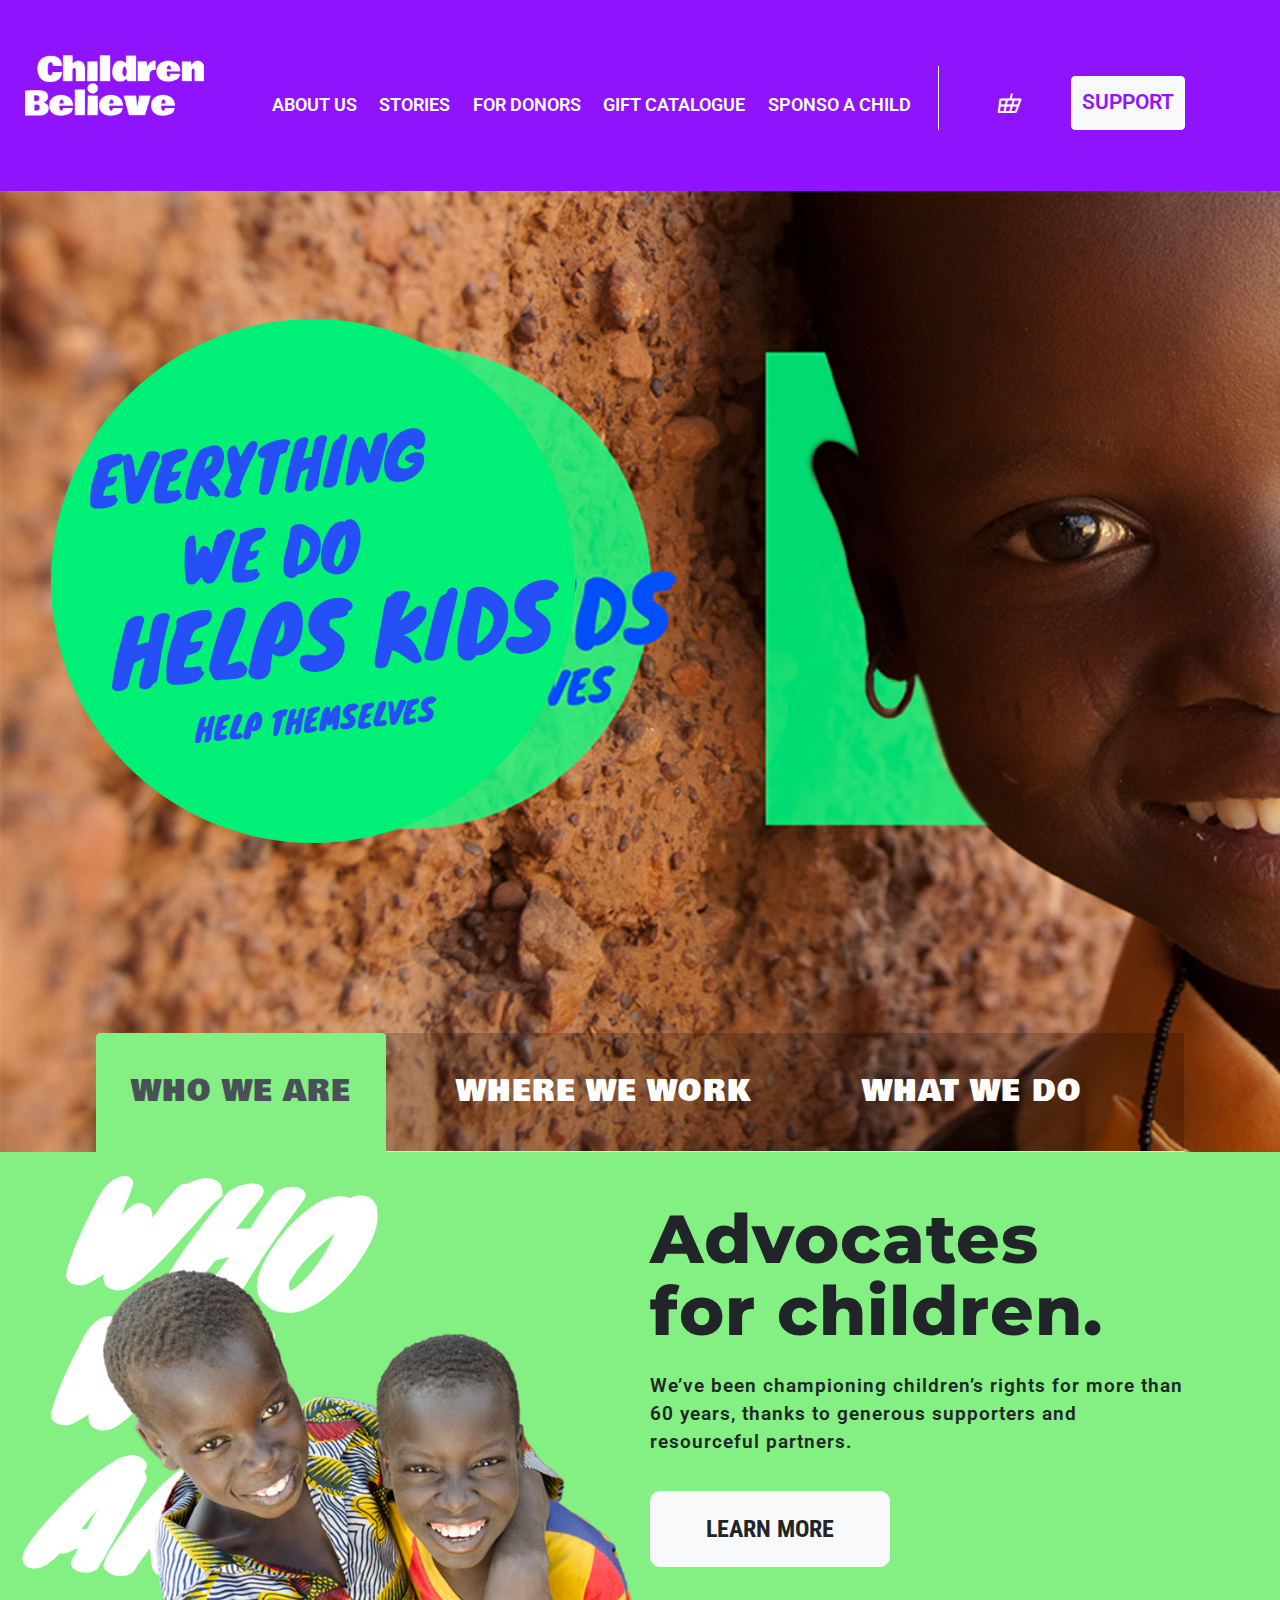
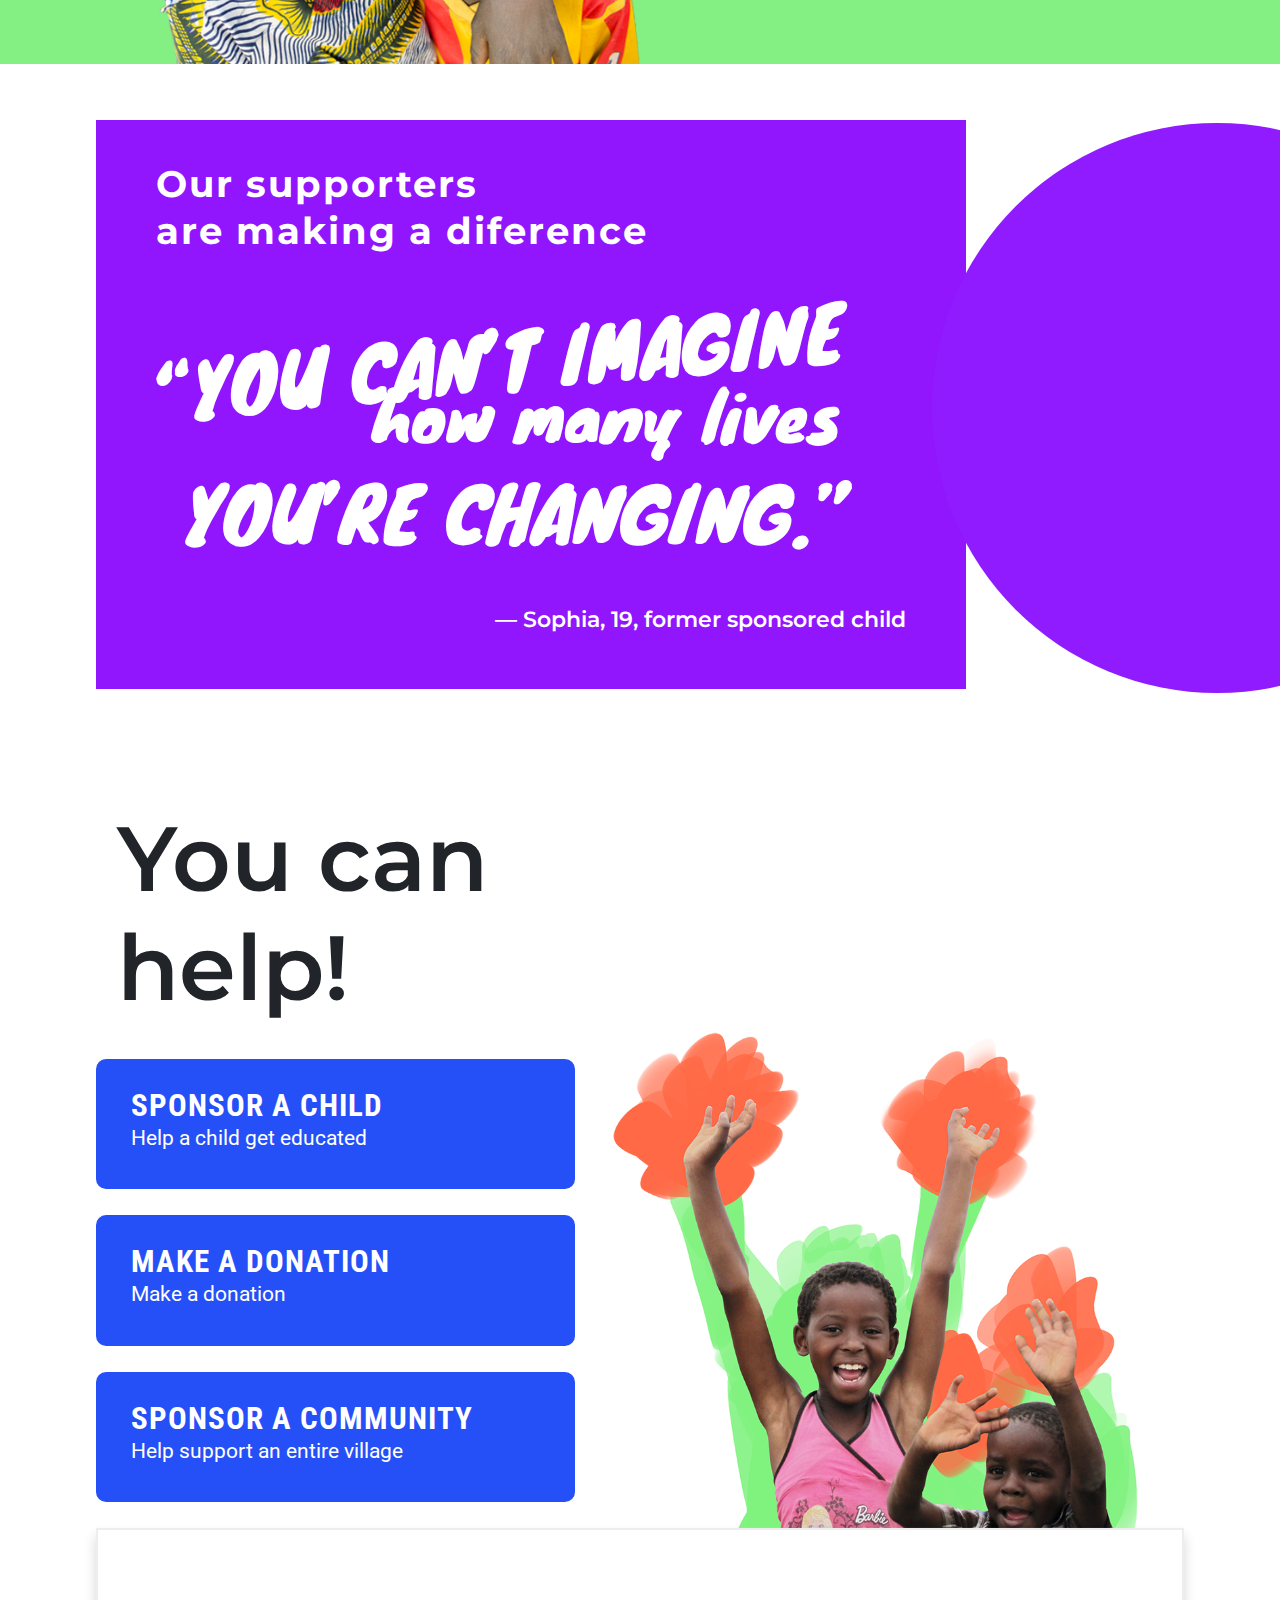
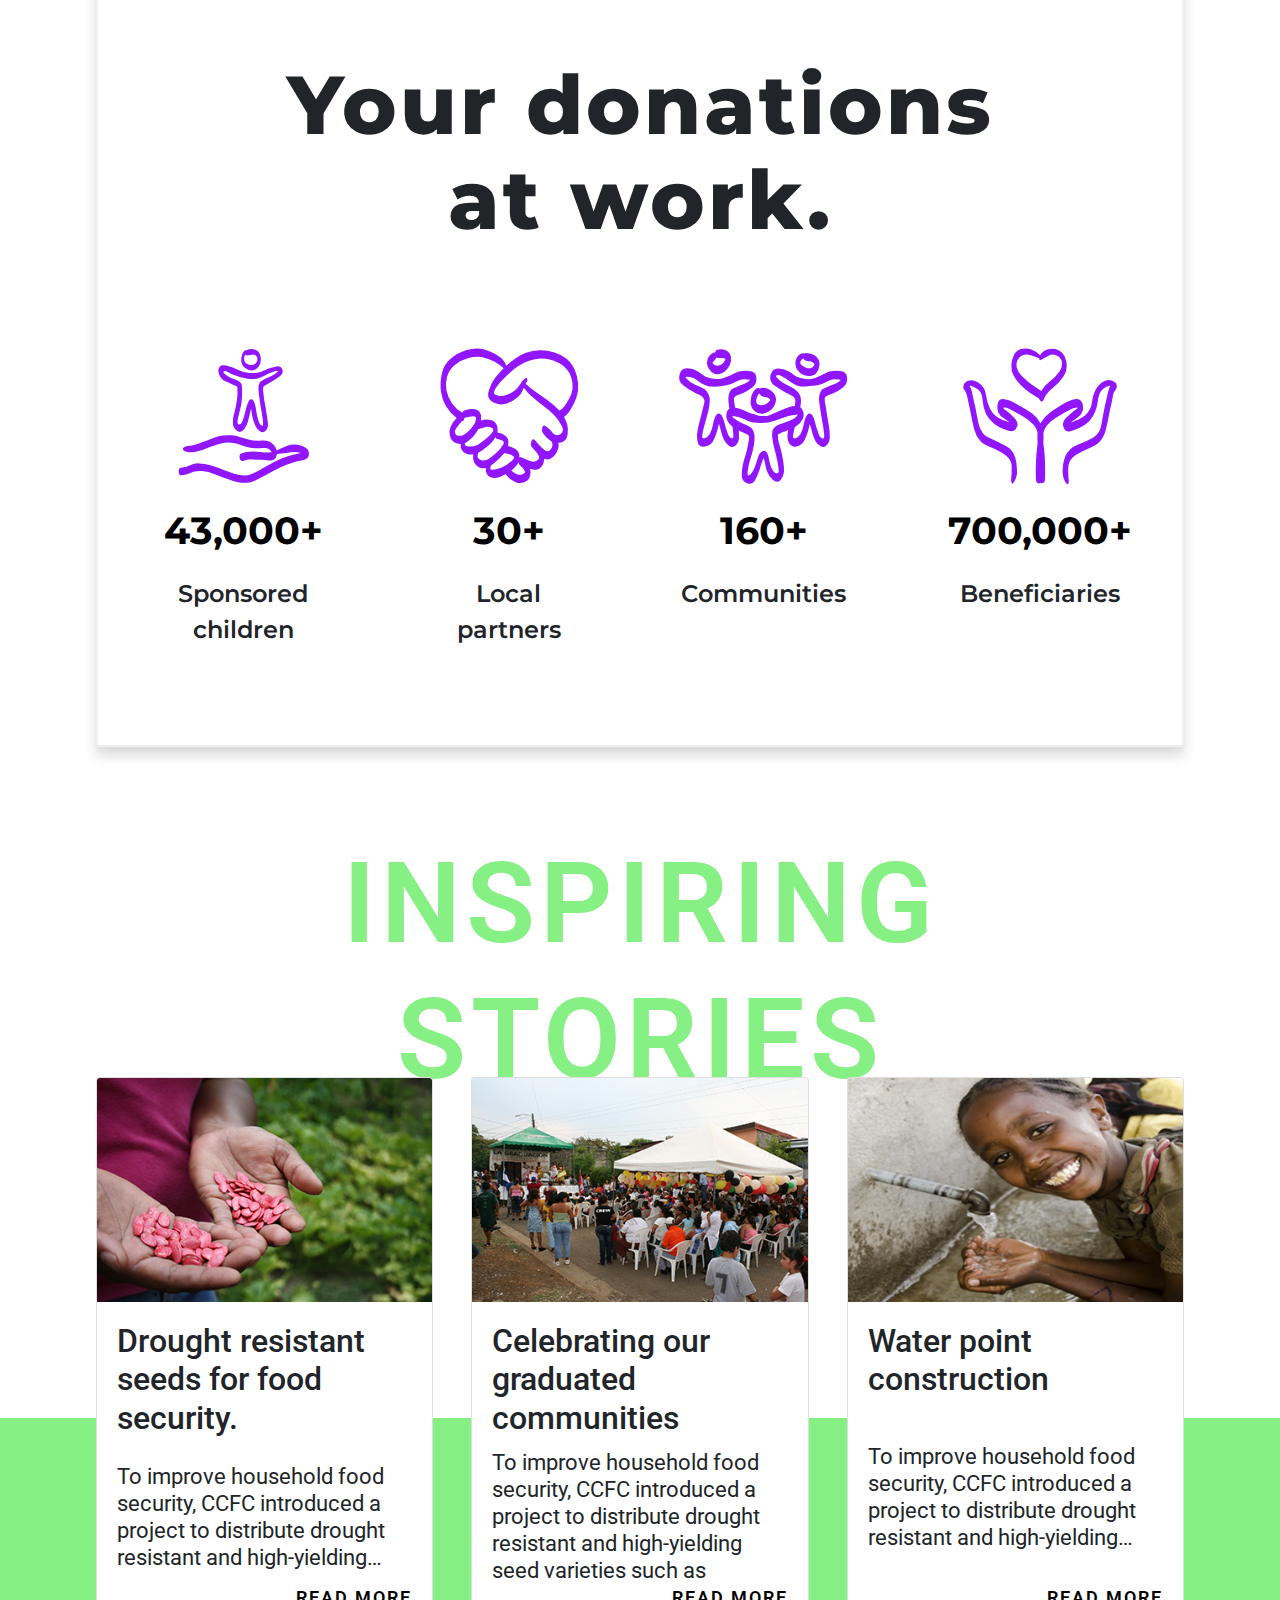
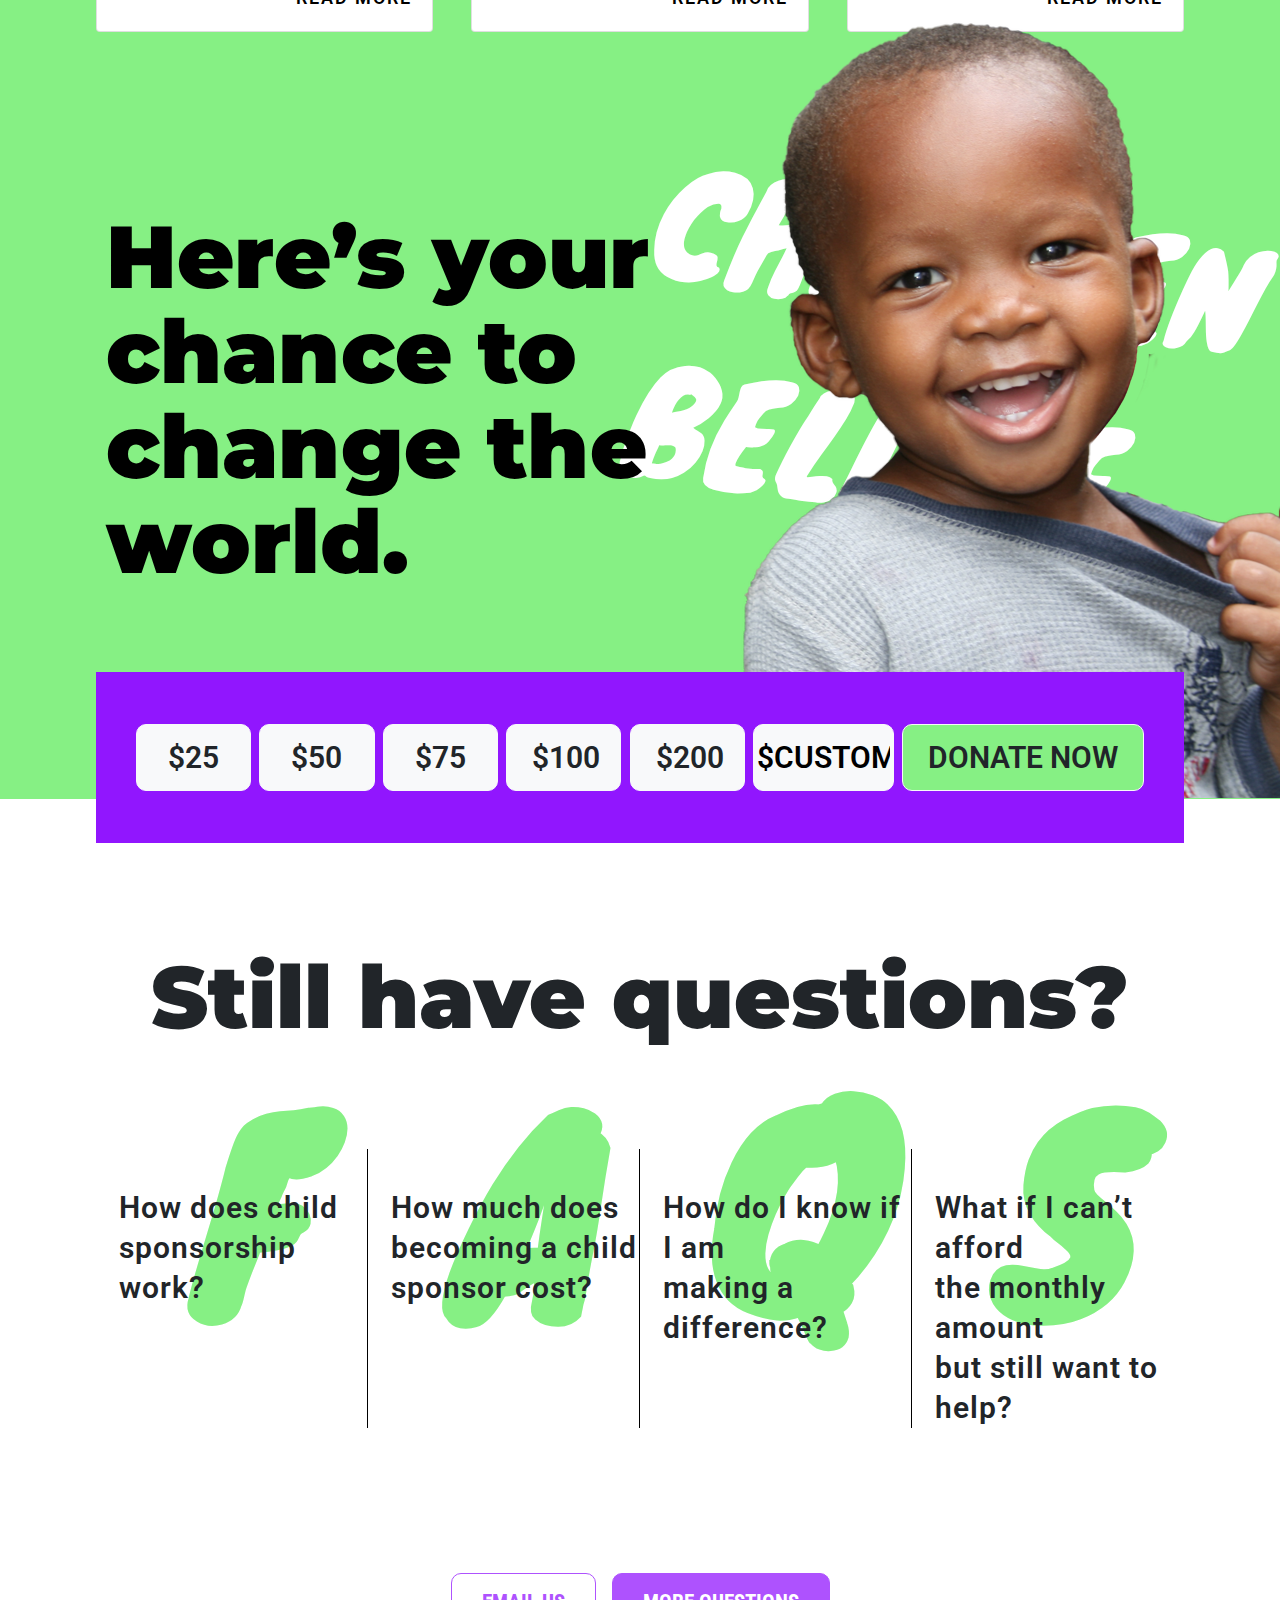
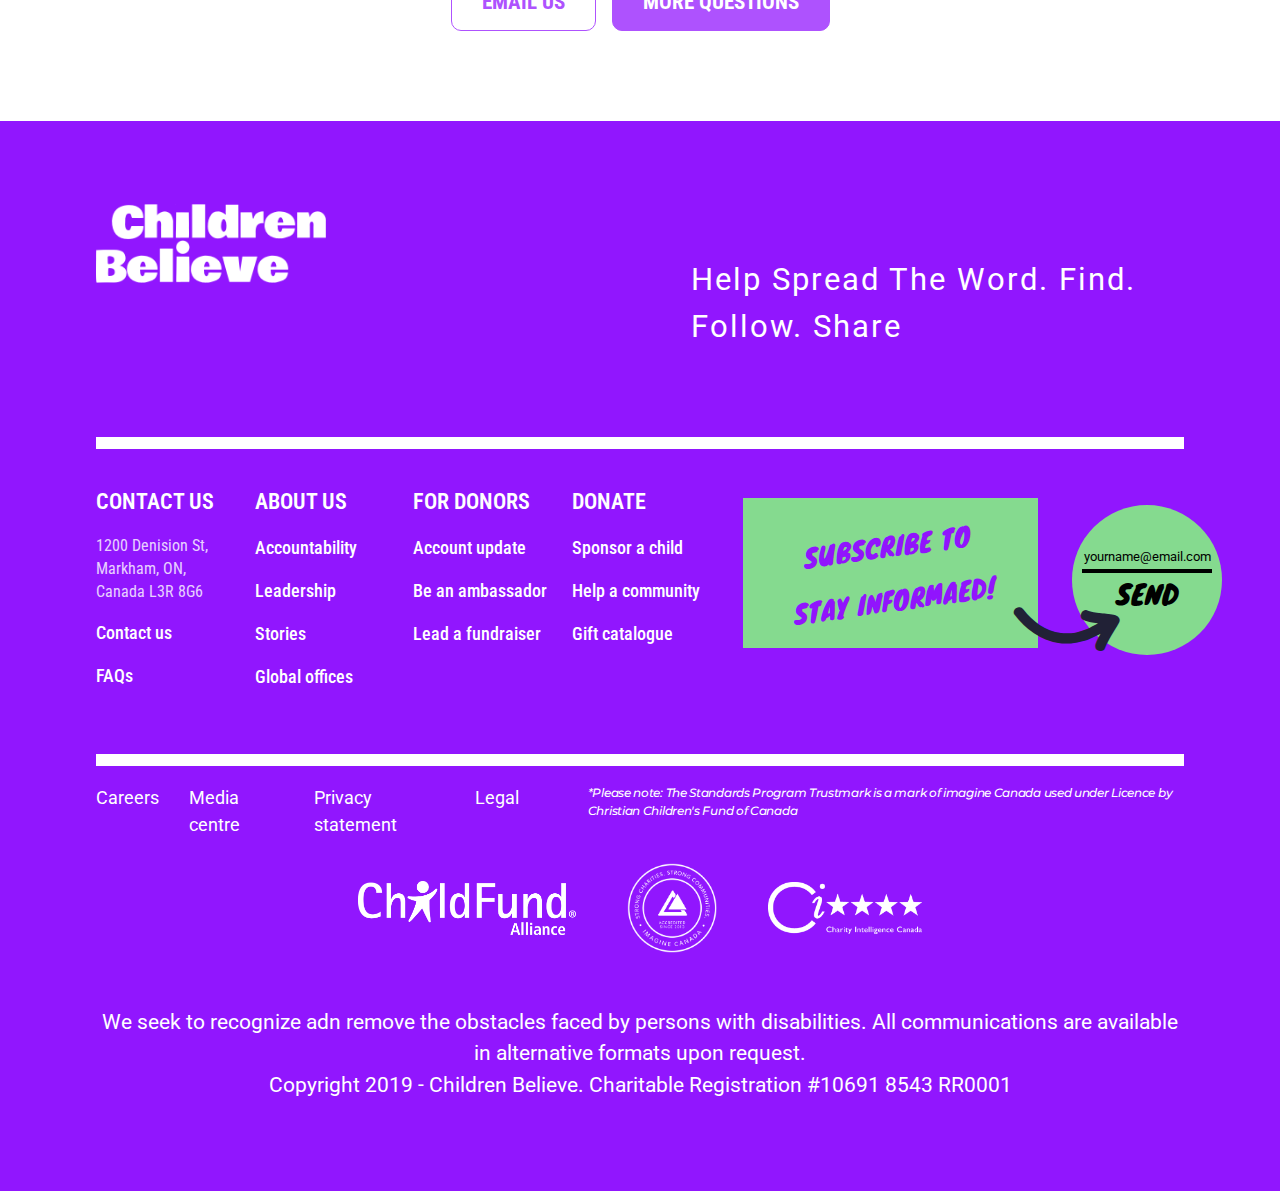
==== index.html @ 8ca2f9cd "init project" ====
<!DOCTYPE html>
<html lang="en">
<head>
  <title>Bootstrap 4 Example</title>
  <meta charset="utf-8">
  <meta name="viewport" content="width=device-width, initial-scale=1">
  <link rel="stylesheet" href="https://maxcdn.bootstrapcdn.com/bootstrap/4.3.1/css/bootstrap.min.css">
  <link href='https://fonts.googleapis.com/css?family=Montserrat' rel='stylesheet'>
  <link href='https://fonts.googleapis.com/css?family=Bowlby+One' rel='stylesheet'>
  <link href='https://fonts.googleapis.com/css?family=Roboto+Condensed:700' rel='stylesheet' type='text/css'>
  <link href="https://fonts.googleapis.com/css?family=Archivo+Black|Bowlby+One|Bowlby+One+SC|Fjalla+One|IM+Fell+DW+Pica|Knewave|Lato:300,400,700|Montserrat:300,300i,400,400i,500,500i,600,600i,700,700i,800,800i|Roboto+Condensed:300,300i,400,400i,700,700i|Roboto:300,300i,400,400i,500,500i,700,700i,900,900i|Schoolbell&amp;display=swap&amp;subset=latin-ext" rel="stylesheet">

  <link rel="stylesheet" href="https://use.fontawesome.com/releases/v5.8.2/css/all.css" integrity="sha384-oS3vJWv+0UjzBfQzYUhtDYW+Pj2yciDJxpsK1OYPAYjqT085Qq/1cq5FLXAZQ7Ay" crossorigin="anonymous">
  <!--<link rel="stylesheet" type="text/css" href="//fonts.googleapis.com/css?family=Knewave"/>-->


  <link rel="stylesheet" href="./css/custom.css">
  <script src="https://ajax.googleapis.com/ajax/libs/jquery/3.4.0/jquery.min.js"></script>
  <script src="https://cdnjs.cloudflare.com/ajax/libs/popper.js/1.14.7/umd/popper.min.js"></script>
  <script src="https://maxcdn.bootstrapcdn.com/bootstrap/4.3.1/js/bootstrap.min.js"></script>
  <link rel="stylesheet" href="css/custom.css">
</head>
<body>
<div class="container-fluid content-wrapper">

  <!-- header section -->
  <div class="d-flex justify-content-between header-section">

    <div class="logo-part">
    </div>

    <div class="navbar-part">
      <nav class="navbar navbar-expand-sm">
        <!-- Links -->
        <ul class="navbar-nav">
          <li class="nav-item">
            <a class="nav-link" href="#">ABOUT US</a>
          </li>
          <li class="nav-item">
            <a class="nav-link" href="#">STORIES</a>
          </li>
          <li class="nav-item">
            <a class="nav-link" href="#">FOR DONORS</a>
          </li>
          <li class="nav-item">
            <a class="nav-link" href="#">GIFT CATALOGUE</a>
          </li>
          <li class="nav-item">
            <a class="nav-link" href="#">SPONSO A CHILD</a>
          </li>
        </ul>
        <i class="fas fa-bars" onclick="openNav()"></i>
        <div id="myNav" class="overlay d-md-none d-sm-block">
          <a href="javascript:void(0)" class="closebtn" onclick="closeNav()">&times;</a>
          <div class="overlay-content">
            <a href="#homepage.html">ABOUT US</a>
            <a href="">STORIES</a>
            <a href="">FOR DONORS</a>
            <a href="">GIFT CATALOGUE</a>
            <a href="#sneakers.html">SPONSO A CHILD</a>
          </div>
        </div>
      </nav>
    </div>

    <div class="contact-part">
      <i class="fa fa-search"></i>
      <div class="custom-dropdown-menu">
        <div class="input-group mb-3">
          <input type="text" class="form-control" placeholder="Search">
          <div class="input-group-append">
            <button class="btn btn-success" type="submit">Go</button>
          </div>
        </div>
      </div>

      <i class="fas fa-shopping-basket"></i>
      <i class="fa fa-phone"></i>

      <button  type="button" class="btn btn-light">SUPPORT</button>
    </div>
  </div>

  <!-- image section -->
  <div class="d-flex justify-content-between image-section">
    <div class="custom-container">
      <div class="circle">
        <div>
          <p>EVERYTHING</p>
          <p>WE DO</p>
          <p>HELPS KIDS</p>
          <p>HELP THEMSELVES</p>
        </div>
      </div>
    </div>
  </div>

  <!-- tab-section -->
  <div class="tab-section">
    <div class="custom-container">
      <ul class="nav nav-tabs tab-btn-container">
        <li class="nav-item">
          <a class="nav-link active tab-link-1" data-toggle="tab" href="#who">WHO WE ARE</a>
        </li>
        <li class="nav-item">
          <a class="nav-link tab-link-2" data-toggle="tab" href="#where">WHERE WE WORK</a>
        </li>
        <li class="nav-item">
          <a class="nav-link tab-link-3" data-toggle="tab" href="#what">WHAT WE DO</a>
        </li>
      </ul>
    </div>

    <!-- Tab panes -->
    <div class="tab-content-wrapper">
      <div class="custom-container">
        <div class="tab-content">
          <div class="tab-pane active" id="who">
            <div class="d-flex justify-content-between">
              <div class="left-pane">
                <div>WHO<br/>WE<br/>ARE</div>
                <img src="./img/who.png"/>
              </div>
              <div class="right-pane">
                <p class="custom-title">Advocates<br/>for children.</p>
                <p class="custom-content">We’ve been championing children’s rights for more
                  than 60 years, thanks to generous supporters and
                  resourceful partners.</p>
                <button type="button" class="btn btn-light custom-btn-normal learn-more-btn">LEARN MORE</button>
              </div>
            </div>
          </div>
          <div class="tab-pane" id="where">
            <div class="d-flex justify-content-between">
              <div class="left-pane">
                <div>WHERE<br/>WE<br/>WORK</div>
                <img src="./img/where.png"/>
              </div>
              <div class="right-pane">
                <p class="custom-title">Working around
                  the world for
                  children.</p>
                <p class="custom-content">We’ve been championing children’s rights for more
                  than 60 years, thanks to generous supporters and
                  resourceful partners.</p>
                <button type="button" class="btn btn-light custom-btn-normal">LEARN MORE</button>
              </div>
            </div>
          </div>
          <div class="tab-pane" id="what">
            <div class="d-flex justify-content-between">
              <div class="left-pane">
                <div>WHAT<br/>WE<br/>DO</div>
                <img src="./img/what.png"/>
              </div>
              <div class="right-pane">
                <p class="custom-title">Commited to
                  helping children
                  thrive.</p>
                <p class="custom-content">We’ve been championing children’s rights for more
                  than 60 years, thanks to generous supporters and
                  resourceful partners.</p>
                <button type="button" class="btn btn-light custom-btn-normal">LEARN MORE</button>
              </div>
            </div>
          </div>
        </div>
      </div>
    </div>
  </div>

  <!-- main content section -->
  <div class="main-content-section">

    <!--quote part-->
    <div class="quote-part-wrapper">
      <div class="custom-container">
        <div class="quote-part">
          <p class="quote-part-title">Our supporters<br/>are making a diference</p>
          <div class="first-quote">“YOU CAN’T IMAGINE</div>
          <div class="second-quote">how many lives</div>
          <div class="third-quote">YOU’RE CHANGING.”</div>
          <p class="fourth-quote">— Sophia, 19, former sponsored child</p>
        </div>
        <div class="circle"></div>
      </div>
    </div>

    <!--select part-->
    <div class="select-part">
      <div class="row custom-container">
        <div class="buttons-part">
          <h1>You can help!</h1>
          <div class="btn-select">
            <span class="btn-title">SPONSOR A CHILD</span>
            <span class="btn-content">Help a child get educated</span>
          </div>
          <div class="btn-select">
            <span class="btn-title">MAKE A DONATION</span>
            <span class="btn-content">Make a donation</span>
          </div>
          <div class="btn-select">
            <span class="btn-title">SPONSOR A COMMUNITY</span>
            <span class="btn-content">Help support an entire village</span>
          </div>
        </div>
        <div class="img-part">
          <img src="./img/select.png"/>
        </div>
      </div>
    </div>

    <!--status part-->
    <div class="status-part">
      <div class="custom-container">
        <div class="status-wrapper d-flex">
          <h1><string>Your donations<br/>at work.</string></h1>
          <div class="status-bottom">
            <div class="status-component">
              <p class="font-icons icon-1">
              </p>
              <p class="count">43,000+</p>
              <span class="description">Sponsored children</span>
            </div>
            <div class="status-component">
              <p class="font-icons icon-2">
              </p>
              <p class="count">30+</p>
              <span class="description">Local partners</span>
            </div>
            <div class="status-component">
              <p class="font-icons icon-3">
              </p>
              <p class="count">160+</p>
              <span class="description">Communities</span>
            </div>
            <div class="status-component">
              <p class="font-icons icon-4">
              </p>
              <p class="count">700,000+</p>
              <span class="description">Beneficiaries</span>
            </div>
          </div>
        </div>
      </div>
    </div>

    <!--story part-->
    <div class="story-part">
      <div class="custom-container">
        <h1>INSPIRING STORIES</h1>
        <div class="d-flex justify-content-between card-container">
          <div class="card">
            <img class="card-img-top" src="./img/card1.png" alt="Card image">
            <div class="card-body">
              <h4 class="card-title">Drought resistant seeds for
                food security.</h4>
              <p class="card-text">To improve household food security,
                CCFC introduced a project to distribute
                drought resistant and high-yielding… </p>
              <a href="#" class="btn-read-more">READ MORE</a>
            </div>
          </div>
          <div class="card">
            <img class="card-img-top" src="./img/card2.png" alt="Card image">
            <div class="card-body">
              <h4 class="card-title">Celebrating our graduated
                communities</h4>
              <p class="card-text">To improve household food security,
                CCFC introduced a project to distribute
                drought resistant and high-yielding
                seed varieties such as</p>
              <a href="#" class="btn-read-more">READ MORE</a>
            </div>
          </div>
          <div class="card">
            <img class="card-img-top" src="./img/card3.png" alt="Card image">
            <div class="card-body">
              <h4 class="card-title">Water point construction</h4>
              <p class="card-text">To improve household food security,
                CCFC introduced a project to distribute
                drought resistant and high-yielding…</p>
              <a href="#" class="btn-read-more">READ MORE</a>
            </div>
          </div>
        </div>
      </div>
    </div>
  </div>

  <!-- donation section1 -->
  <div class="donation-section">
    <div class="d-flex justify-content-between custom-container">
      <div class="left-part">
        <h1>Here’s your<br/>
          chance to<br/>
          change the world.</h1>
        <p>NO PRESSURE</p>
      </div>
      <div class="right-part">
        <div> CHILDREN<br/>BELIEVE</div>
        <img src="./img/donation.png"/>
      </div>
    </div>
  </div>

  <!-- donation section2 -->
  <div class="donation-section2">
    <div class="d-flex justify-content-between custom-container btn-container">
      <button type="button" class="btn btn-light btn-select">$25</button>
      <button type="button" class="btn btn-light btn-select">$50</button>
      <button type="button" class="btn btn-light btn-select">$75</button>
      <button type="button" class="btn btn-light btn-select">$100</button>
      <button type="button" class="btn btn-light btn-select">$200</button>
      <input type="text" placeholder="$CUSTOM" class="btn btn-light"/>
      <button type="button" class="btn btn-light btn-donate">DONATE NOW</button>
    </div>
  </div>

  <!-- faq section -->
  <div class="faq-section">
    <div class="custom-container">
      <h1>Still have questions?</h1>
      <div class="d-flex justify-content-between faq-container">
        <div class="col-md-3 faq-item">
          <span>
            How does child<br/>
            sponsorship work?
          </span>
          <div class="back-letter">F</div>
        </div>
        <div class="col-md-3 faq-item">
          <span>
            How much does<br/>
            becoming a child sponsor cost?
          </span>
          <div class="back-letter">A</div>
        </div>
        <div class="col-md-3 faq-item">
          <span>
            How do I know if I am<br/>making a difference?
          </span>
          <div class="back-letter">Q</div>
        </div>
        <div class="col-md-3 faq-item">
          <span>
            What if I can’t afford<br/>
            the monthly amount<br/>
            but still want to help?
          </span>
          <div class="back-letter">S</div>
        </div>
      </div>
      <div class="d-flex justify-content-center btn-container">
        <button type="button" class="btn custom-btn-normal custom-btn-border mr-3 btn-email">EMAIL US</button>
        <button type="button" class="btn custom-btn-normal custom-btn-fill btn-faq">MORE QUESTIONS</button>
      </div>
    </div>
  </div>

  <!-- footer section -->
  <div class="footer-section">
    <div class="custom-container">
      <div class="d-md-flex d-sm-block footer-top">
        <div class="left-part"><img src="./img/logo.png"/></div>
        <div class="right-part ">
          <div class="icon-container d-md-block d-sm-flex">
            <i class="fab fa-facebook-square"></i>
            <i class="fab fa-twitter"></i>
            <i class="fab fa-instagram"></i>
            <i class="fab fa-youtube"></i>
          </div>
          <p>Help Spread The Word. Find. Follow. Share</p>
        </div>
      </div>
      <div class="footer-divide-white"></div>
      <div class="flex footer-middle">
        <div class="d-md-flex">
          <div class="footer-middle-left-section d-flex col-md-7">
            <div class="col-md-3">
              <p class="footer-middle-list-heading">CONTACT US</p>
              <p class="address-wrapper">
                <span>1200 Denision St,</span>
                <span>Markham, ON, </span>
                <span>Canada L3R 8G6</span>
              </p>
              <p>Contact us</p>
              <p>FAQs</p>
            </div>
            <div class="col-md-3">
              <p class="footer-middle-list-heading">ABOUT US</p>
              <p>Accountability</p>
              <p>Leadership</p>
              <p>Stories</p>
              <p>Global offices</p>
            </div>
            <div class="col-md-3">
              <p class="footer-middle-list-heading">FOR DONORS</p>
              <p>Account update</p>
              <p>Be an ambassador</p>
              <p>Lead a fundraiser</p>
            </div>
            <div class="col-md-3">
              <p class="footer-middle-list-heading">DONATE</p>
              <p>Sponsor a child</p>
              <p>Help a community</p>
              <p>Gift catalogue</p>
            </div>
            <!--<div class="d-md-flex contact-us-container">-->
              <!--<p class="col-md-3 footer-middle-left-list-title">CONTACT US</p>-->
              <!--<p class="col-md-3 footer-middle-left-list-title">ABOUT US</p>-->
              <!--<p class="col-md-3 footer-middle-left-list-title">FOR DONORS</p>-->
              <!--<p class="col-md-3 footer-middle-left-list-title">DONATE</p>-->
            <!--</div>-->
            <!--<div class="d-md-flex d-sm-none d-none footer-middle-left-list">-->
              <!--<p class="col-md-3">1200 Denision St,</p>-->
              <!--<a class="col-md-3">Accountability</a>-->
              <!--<a class="col-md-3">Account update</a>-->
              <!--<a class="col-md-3">Spoonsor a child</a>-->
            <!--</div>-->
            <!--<div class="d-md-flex">-->
              <!--<div class="col-md-3 d-md-block d-sm-none d-none footer-middle-left-list1">-->
                <!--<p>Markham, ON,</p>-->
                <!--<p>Canada L3R 8G6</p>-->
              <!--</div>-->
              <!--<div class="d-md-flex d-sm-none d-none footer-middle-left-list2 col-md-9">-->
                <!--<a class="col-md-4">Leadership</a>-->
                <!--<a class="col-md-4">Be an ambassador</a>-->
                <!--<a class="col-md-4">Help a community</a>-->
              <!--</div>-->
            <!--</div>-->
            <!--<div class="d-md-flex d-sm-none d-none footer-middle-left-list2">-->
              <!--<a class="col-md-3">Cpmtact us</a>-->
              <!--<a class="col-md-3">Stories</a>-->
              <!--<a class="col-md-3">Lead a fundraiser</a>-->
              <!--<a class="col-md-3">Gift catalogue</a>-->
            <!--</div>-->
            <!--<div class="d-md-flex d-sm-none d-none footer-middle-left-list2">-->
              <!--<a class="col-md-3">FAQs</a>-->
              <!--<a class="col-md-3">Global offices</a>-->
            <!--</div>-->
          </div>
          <div class="footer-middle-right-section d-md-flex d-sm-none d-none col-md-5">
            <div class="footer-middle-right-four">
              <div>SUBSCRIBE TO<br/>STAY INFORMAED!</div>
            </div>
            <span class="footer-arrow"></span>
            <div class="footer-middle-right-three">
              <p class="fmrt-bottom-email">yourname@email.com</p>
              <div class="fmrtb-divide"></div>
              <div class="fmrt-bottom-text">SEND</div>
              <div class="d-lg-none d-md-none d-sm-block">SEND</div>
            </div>
          </div>
        </div>
      </div>
      <div class="footer-divide-white-bottom"></div>
      <div class="footer-bottom">
        <div class="footer-bottom-title d-md-flex">
          <div class="fbt-left col-md-5 d-md-flex">
            <p>Careers</p>
            <p>Media centre</p>
            <p>Privacy statement</p>
            <p>Legal</p>
          </div>
          <div class="fbt-right col-md-7 d-md-flex">
            <p>*Please note: The Standards Program Trustmark is a mark of imagine Canada used under Licence by Christian Children's Fund of Canada</p>
          </div>
        </div>
        <div class="footer-bottom-logos d-flex">
          <img class="footer-bottom-logos1" src="./img/footer3.png">
          <img class="footer-bottom-logos2" src="./img/footer1.png">
          <img class="footer-bottom-logos3" src="./img/footer2.png">
        </div>
        <div class="footer-bottom-down-texts">
          <p>We seek to recognize adn remove the obstacles faced by persons with disabilities. All communications are available in alternative formats upon request.</p>
          <p>Copyright 2019 - Children Believe. Charitable Registration #10691 8543 RR0001</p>
        </div>
      </div>
    </div>
  </div>

</div>
</body>
<link href="https://fonts.googleapis.com/css?family=Archivo+Black|Bowlby+One|Bowlby+One+SC|Fjalla+One|IM+Fell+DW+Pica|Knewave|Lato:300,400,700|Montserrat:300,300i,400,400i,500,500i,600,600i,700,700i,800,800i|Roboto+Condensed:300,300i,400,400i,700,700i|Roboto:300,300i,400,400i,500,500i,700,700i,900,900i|Schoolbell&amp;display=swap&amp;subset=latin-ext" rel="stylesheet">
<link rel="stylesheet" href="https://use.fontawesome.com/releases/v5.8.2/css/all.css" integrity="sha384-oS3vJWv+0UjzBfQzYUhtDYW+Pj2yciDJxpsK1OYPAYjqT085Qq/1cq5FLXAZQ7Ay" crossorigin="anonymous">
<script src="https://code.jquery.com/jquery-3.3.1.slim.min.js" integrity="sha384-q8i/X+965DzO0rT7abK41JStQIAqVgRVzpbzo5smXKp4YfRvH+8abtTE1Pi6jizo" crossorigin="anonymous"></script>
<script src="https://stackpath.bootstrapcdn.com/bootstrap/4.3.1/js/bootstrap.min.js" integrity="sha384-JjSmVgyd0p3pXB1rRibZUAYoIIy6OrQ6VrjIEaFf/nJGzIxFDsf4x0xIM+B07jRM" crossorigin="anonymous"></script>
<script defer="" src="https://i.icomoon.io/public/d51cbecea9/cb-font-icons/svgxuse.js"></script>
<script>
  function openNav() {
    document.getElementById("myNav").style.width = "100%";
  }

  function closeNav() {
    document.getElementById("myNav").style.width = "0%";
  }

  $(function() {
    $('.nav-tabs a').click(function(){
      $(this).tab('show');
    });

    $('.fa-search').click(function() {
      if ($('.custom-dropdown-menu').hasClass('active')) {
        $('.custom-dropdown-menu').removeClass('active');
      } else {
        $('.custom-dropdown-menu').addClass('active');
      }
    });

    $('.btn-select').click(function () {
      $('.btn-select').each(function () {
        $(this).removeClass('active');
      });
      $(this).addClass('active');
    })
  })
</script>
</html>
---- css/custom.css ----
/*responsive style*/
@font-face {
    font-family: 'icomoon';
    src:  url('../fonts/icomoon.eot?8ezi23');
    src:  url('../fonts/icomoon.eot?8ezi23#iefix') format('embedded-opentype'),
    url('../fonts/icomoon.woff2?8ezi23') format('woff2'),
    url('../fonts/icomoon.ttf?8ezi23') format('truetype'),
    url('../fonts/icomoon.woff?8ezi23') format('woff'),
    url('../fonts/icomoon.svg?8ezi23#icomoon') format('svg');
    font-weight: normal;
    font-style: normal;
}

[class^="icon-"], [class*=" icon-"] {
    /* use !important to prevent issues with browser extensions that change fonts */
    font-family: 'icomoon' !important;
    speak: none;
    font-style: normal;
    font-weight: normal;
    font-variant: normal;
    text-transform: none;
    line-height: 1;

    /* Better Font Rendering =========== */
    -webkit-font-smoothing: antialiased;
    -moz-osx-font-smoothing: grayscale;
}

body {
    font-size: 1rem;
    font-family: "Roboto",sans-serif;
    overflow-x: hidden;
    /*font-family: 'Montserrat', sans-serif;*/
    /*font-family: 'Montserrat', sans-serif;*/
    /*font-family: 'Montserrat', sans-serif;*/
    /*font-family: 'Montserrat', sans-serif;*/
    /*font-family: 'Montserrat', sans-serif;*/
    /*font-family: 'Montserrat', sans-serif;*/
    /*font-family: Knewave;*/
    /*https://fonts.google.com/specimen/Bowlby+One*/
}
.content-wrapper {
    padding: 0;
}
.custom-container {
    margin: 0 auto;
    /*width: 1488px;*/
    width: 77.6vw;
}
.header-section {
    background-color: #9013fe;
    padding: 55px 81px 50px;
    font-size: 1rem;
    color: white;
    align-items: center;
}
.header-section .logo-part {
    font-size: 2rem;
    font-family: 'Montserrat', sans-serif;
    width: 14.6%;
    background-image: url('../img/logo.png');
    background-repeat: no-repeat;
    background-size: contain;
    height: 86px;
}
.header-section .navbar-part {
    width: 60%;
    justify-content: center;
    display: flex;
}
.header-section .navbar-part .navbar {
    font-size: 1.4rem;
    width: 100%;
    justify-content: flex-end;
    padding-top: 1.3rem;
}
.header-section .navbar-part .navbar ul {
    width: 100% !important;
    justify-content: flex-end;
}
.header-section .navbar-part .navbar ul li {
    margin: 0 1.6%;
    font-weight: 600;
}
.header-section .navbar-part .navbar ul li a {
    color: white;
}
.header-section .fa-bars {
    display: none;
}
.header-section .contact-part {
    width: 25.9%;
    border-left: solid 1px white;
    font-size: 29px;
    display: flex;
    align-items: center;
    padding-left: 35px;
    font-weight: normal;
    padding-top: 10px;
}
.header-section .contact-part i {
    margin: 0 14px;
    transform: rotate(90deg);
    cursor: pointer;
}
.header-section .contact-part .fa-shopping-basket {
    font-family: 'icomoon' !important;
    transform: none;
}
.header-section .contact-part .fa-shopping-basket:before {
    content: "\e95c";
}
.header-section .contact-part button {
    margin-left: 30px;
    font-size: 30px;
    font-weight: 600;
    padding: 14px 26px;
    color: #9116fe;
}

/*image section*/
.image-section {
    background-image: url('../img/main-back-img.png');
    background-size: cover;
    height: 965px;
}
.image-section .circle {
    width: 524px;
    height: 524px;
    border-radius: 50%;
    color: #2650f7;
    font-family: "Knewave",cursive;
    font-size: 63px;
    line-height: 70px;
    background-color: #00F077;
    margin-top: 128px;
    margin-left: -45px;
    transform: rotate(-5deg);
}
.image-section .circle div {
    margin-left: 46px;
    padding-top: 107px;
}
.image-section .circle p:nth-child(2) {
    margin-left: 86px;
}
.image-section .circle p:nth-child(3) {
    margin-left: 10px;
    font-size: 86px;
}
.image-section .circle p:nth-child(4) {
    margin-left: 86px;
    font-size: 30px;
}

/*tab section*/
.tab-section {
    margin-top: -123px;
}
.tab-section .tab-content-wrapper {
    background-color: #84f083;
}
.tab-section ul {
    background-color: rgba(0, 0, 0, 0.2);
}
.tab-section ul li a {
    font-size: 2rem;
    font-family: "Bowlby One";
    padding: 37px 35px 39px;
    letter-spacing: 1px;
    border: none !important;
    color: white;
}
.tab-section ul li a.active, .tab-section ul li a:hover {
    background-color: #84f083 !important;
}
.tab-section ul li .tab-link-2 {
    padding: 37px 70px 39px;
}
.tab-section ul li .tab-link-3 {
    padding: 37px 40px 39px;
}
.tab-section .tab-content .left-pane {
    width: 50%;
    display: flex;
    align-items: flex-end;
}
.tab-section .tab-content .left-pane div {
    margin-top: 1vw;
    font-size: 11vw;
    font-weight: 900;
    font-style: italic;
    font-family: "Knewave",cursive;
    color: white;
    line-height: 11vw;
    position: relative;
    margin-left: -50px;
    transform: rotate(6deg);
    padding-bottom: 6vw;
}
.tab-section .tab-content .left-pane img {
    vertical-align: middle;
    border-style: none;
    margin-top: 56px;
    position: absolute;
    left: 7vw;
    width: 45%;
}
.tab-section .tab-content .right-pane {
    width: 50%;
    padding-top: 4vw;
    padding-left: 10px;
    padding-bottom: 7.6vw;
    display: flex;
    flex-direction: column;
    justify-content: space-between;
}
.tab-section .tab-content .right-pane .custom-title {
    font-family: "Montserrat",sans-serif;
    letter-spacing: 1px;
    margin-bottom: 20px;
    font-family: "Montserrat",sans-serif;
    font-size: 4.25rem;
    font-weight: 800;
    line-height: 72px;
}
.tab-section .tab-content .right-pane .custom-content {
    font-size: 1.45vw;
    font-weight: 600;
    letter-spacing: 1px;
    margin-bottom: 29px;
}
.tab-section .tab-content .right-pane .learn-more-btn {
    font-size: 24px;
    width: 45%;
}

/*main content section*/
.main-content-section {
    margin-top: 56px;
}
.main-content-section .quote-part-wrapper {
    width: 100%;
}
.main-content-section .quote-part-wrapper .quote-part {
    width: 80%;
    color: white;
    padding: 40px 60px;
    background-color: #9116fe;
}
.main-content-section .quote-part-wrapper .quote-part .quote-part-title {
    font-family: Montserrat;
    font-weight: 700;
    line-height: 47px;
    font-size: 37px;
    letter-spacing: 2px;
    margin-bottom: 3rem;
}
.main-content-section .quote-part-wrapper .quote-part .first-quote {
    transform: rotate(-5deg);
    font-family: "Knewave",cursive;
    font-size: 4.7rem;
    line-height: 109px;
    text-align: center;
    text-transform: uppercase;
    display: flex;
}
.main-content-section .quote-part-wrapper .quote-part .second-quote {
    font-family: "Knewave",cursive;
    font-size: 4.125rem;
    line-height: 7px;
    display: flex;
    justify-content: center;
    text-align: right;
    position: relative;
    margin-bottom: 1.5rem;
    margin-left: 150px;
}
.main-content-section .quote-part-wrapper .quote-part .third-quote {
    font-family: "Knewave",cursive;
    font-size: 4.7rem;
    line-height: 140px;
    text-align: center;
    text-transform: uppercase;
    display: flex;
    margin-left: 29px;
    margin-bottom: 25px;
}
.main-content-section .quote-part-wrapper .quote-part .fourth-quote {
    position: relative;
    text-align: right !important;
    left: 0 !important;
    font-family: Montserrat;
    font-size: 22px;
    font-weight: 600;
    line-height: 26px;
}
.main-content-section .quote-part-wrapper .circle {
    width: 570px;
    height: 570px;
    border-radius: 50%;
    float: right;
    background: #901bfe;
    position: absolute;
    right: -222px;
    margin-top: -566px
}

.main-content-section .select-part {
    margin-top: 115px;
}
.main-content-section .select-part .buttons-part {
    width: 44%;
    padding: 0;
}
.main-content-section .select-part .buttons-part h1 {
    font-size: 91px;
    font-weight: 600;
    margin-left: 21px;
    margin-bottom: 36px;
    font-family: Montserrat;
}
.main-content-section .select-part .buttons-part .btn-select {
    width: 100%;
    border-radius: 10px;
    background-color: #2650f7;
    padding: 35px;
    margin-bottom: 26px;
    color: white;
    cursor: pointer;
}
.main-content-section .select-part .buttons-part .btn-select:hover {
    box-shadow: 0 8px 12px 0 rgba(0, 0, 0, .16);
    color: black;
}
.main-content-section .select-part .buttons-part .btn-select .btn-title {
    font-family: "Roboto Condensed";
    font-size: 31px;
    font-weight: bold;
    letter-spacing: 1px;
    line-height: 24px;
    display: block;
    margin-bottom: 5px;
}
.main-content-section .select-part .buttons-part .btn-select .btn-content {
    font-size: 21px;
 }
.main-content-section .select-part .buttons-part .btn-select:hover {
    background-color: #86f084;
    box-shadow: #aaaaaa;
}
.main-content-section .select-part .img-part {
    width: 56%;
    padding: 0;
    margin-top: -42px;
    display: flex;
    align-items: flex-end;
    /*margin-left: -47px;*/
}
.main-content-section .select-part .img-part img {
    width: 100%;
}
.main-content-section .status-wrapper {
    border: solid 2px #eee;
    box-shadow: 0 8px 12px 0 rgba(0,0,0,.16);
    flex-direction: column;
    align-items: center;
    padding: 128px 0 67px;
}
.main-content-section .status-wrapper h1 {
    font-family: Montserrat;
    font-size: 82px;
    font-weight: 800;
    text-align: center;
    line-height: 95px;
    letter-spacing: 3px;
    margin-bottom: 70px;
}
.main-content-section .status-bottom {
    display: flex;

}
.main-content-section .status-wrapper .status-component {
    margin: 30px 50px;
    text-align: center;
}
.main-content-section .status-wrapper .status-component .font-icons {
    font-size: 135px;
    text-align: center;
    color: #9116fe;
    margin-bottom: 24px;
    font-family: 'icomoon' !important;
}
.main-content-section .status-wrapper .status-component .icon-1:before {
    content: "\e960";
}
.main-content-section .status-wrapper .status-component .icon-2:before {
    content: "\e95f";
}
.main-content-section .status-wrapper .status-component .icon-3:before {
    content: "\e95e";
}
.main-content-section .status-wrapper .status-component .icon-4:before {
    content: "\e95b";
}
.main-content-section .status-wrapper .status-component .count {
    font-family: "Montserrat";
    font-size: 3.5rem;
    font-weight: bold;
    line-height: 48px;
    margin-bottom: 21px;
    color: black;
}
.main-content-section .status-wrapper .status-component .description {
    font-family: "Montserrat";
    font-size: 24px;
    font-weight: 600;
}

.main-content-section .story-part {
    margin-top: 89px;
}
.main-content-section .story-part h1 {
    text-align: center;
    font-size: 113px;
    font-weight: 600;
    letter-spacing: 5px;
    color: #86f084;
}
.main-content-section .story-part .card-container {
    margin-top: -38px;
}
.main-content-section .story-part .card {
    width: 31%;
}
.main-content-section .story-part .card:hover {
    box-shadow: 0 8px 12px 0 rgba(0, 0, 0, .16);
}
.main-content-section .story-part .card .card-img-top {
    /*height: 310px;*/
}
.main-content-section .story-part .card .card-body {
    justify-content: space-between;
    display: flex;
    flex-direction: column;
}
.main-content-section .story-part .card .card-title {
    font-size: 32px;
}
.main-content-section .story-part .card .card-title:hover {
    color: #9116fe;
    text-decoration: underline;
    cursor: pointer;
}
.main-content-section .story-part .card .card-text {
    font-size: 22px;
    margin-bottom: 0;
    line-height: 27px;
}
.main-content-section .story-part .card .btn-read-more {
    float: right;
    color: black;
    font-size: 18px;
    font-weight: 600;
    letter-spacing: 2px;
    text-align: right;
}
.main-content-section .story-part .card .btn-read-more:hover {
    color: #9116fe;
}

/*donation section*/
.donation-section {
    background-color: #86f084;
    margin-top: -214px;
    padding-top: 391px;
    /*padding-bottom: 265px;*/
}
.donation-section .left-part {
    width: 55%;
}
.donation-section .left-part h1 {
    font-size: 88px;
    color: black;
    font-weight: 900;
    font-family: Montserrat;
    line-height: 95px;
    margin-bottom: 20px;
    margin-left: 10px;
    z-index: 1;
    position: relative;
}
.donation-section .left-part p {
    font-size: 85px;
    color: #9116fe;
    margin-left: 15px;
    margin-top: 66px;
    font-family: "Knewave",cursive;
}
.donation-section .right-part div {
    font-size: 11vw;
    line-height: 200px;
    position: absolute;
    transform: rotate(8deg);
    font-family: "Knewave",cursive;
    color: white;
    right: 5%;
    width: 45%;
    margin-top: -55px;
    z-index: 0;
}
.donation-section .right-part img {
    position: absolute;
    right: 0;
    margin-top: -188px;
}
.donation-section2 .btn-container {
    padding: 52px 40px;
    background-color: #9116fe;
    margin-top: -127px;
    position: relative;
    z-index: 1;
}
.donation-section2 .btn-container input {
    font-size: 30px;
    font-weight: 600;
    padding: 3px;
    width: 11vw;
    border-radius: 10px;
}
.donation-section2 .btn-container input::placeholder {
    color: black;
}
.donation-section2 .btn-container button {
    padding: 10px 25px;
    font-size: 30px;
    font-weight: 600;
    border-radius: 10px;
}
.donation-section2 .btn-container button.btn-select {
    width: 9vw;
}
.donation-section2 .btn-container button:hover {
    background-color: #86f084;
}
.donation-section2 .btn-container .btn-select.active {
    background-color: #86f084;
}
.donation-section2 .btn-donate {
    background-color: #86f084;
}

/*faq section*/
.faq-section h1 {
    font-size: 87px;
    font-family: Montserrat;
    font-weight: 900;
    margin-top: 102px;
    text-align: center;
}
.faq-section .faq-container {
    margin-top: 51px;
    padding: 49px 0;
}
.faq-section .faq-container .faq-item {
    font-size: 30px;
    font-weight: 600;
    padding: 39px 0 0 23px;
    line-height: 40px;
    border-right: solid 1px black;
    letter-spacing: 1px;
    display: flex;
}
.faq-section .faq-container .faq-item:last-child {
    border: none;
}
.faq-section .faq-container .faq-item .back-letter {
    text-align: center;
    position: absolute;
    font-size: 254px;
    font-family: "Knewave",cursive;
    width: 100%;
    color: #86f084;
    z-index: 0;
}
.faq-section .faq-container .faq-item span {
    z-index: 1;
}
.faq-section .btn-container {
    margin-top: 96px;
}
.faq-section button  {
    padding: 16px 30px;
    font-size: 21px;
}

/*custom component*/
.custom-btn-normal {
    border-radius: 10px;
    font-family: "Roboto Condensed";
    font-size: 1.6vw;
    font-weight: bold;
    line-height: 24px;
    padding: 25px 44px;
}
.custom-btn-normal:hover {
    background-color: rgb(174, 82, 254);
    color: white;
}
.custom-btn-border {
    border: solid 1px rgb(174, 82, 254);
    background-color: white;
    color: rgb(174, 82, 254);
}
.custom-btn-fill {
    border: solid 1px rgb(174, 82, 254);
    background-color: rgb(174, 82, 254);
    color: white;
}
.custom-dropdown-menu {
    width: 238px;
    justify-content: space-between;
    position: absolute;
    display: none;
    margin-left: -35px;
    margin-top: 71px;
}
.custom-dropdown-menu.active {
    display: block;
}
.custom-dropdown-menu button {
    margin: 0 !important;
    width: 30px !important;
    font-size: 16px !important;
    padding: 5px 43px 0 21px !important;
    text-align: center;
    color: white;
}

/*footer style*/
.footer-section {
    margin-top: 90px;
    background-color: #9116fe;
    color: white;
}
.footer-section .logo {
    width: 341px;
}
.footer-section .footer-top {
    padding: 83px 0;
}
.footer-section .footer-top > div {
    width: 50%;
}
.footer-section .footer-top .left-part img{
    width: 18vw;
}
.footer-section .footer-top .right-part {
    padding-left: 24px;
}
.footer-section .footer-top .right-part .icon-container {
    font-size: 53px;
}
.footer-section .footer-top .right-part .icon-container i {
    margin-left: 27px;
}
.footer-section .footer-top .right-part p {
    font-size: 31px;
    letter-spacing: 2px;
    margin-left: 27px;
}
.footer-divide-white {
    background-color: white;
    height: 12px;
    margin-top: -12px;
}
.footer-section .footer-middle {
    padding-top: 4vh;
}
.footer-section .footer-middle  div{
    margin: 0;
    padding: 0;
}
.footer-middle-left-list-title {
    font-weight: 800;
    font-size: 1.4vw;
    font-family: "Montserrat",sans-serif !important;
}

.footer-middle-left-section > div > .footer-middle-list-heading {
    font-size: 22px;
    font-weight: 600;
    cursor: default !important;
    text-decoration: none !important;
}
.footer-middle-left-section > div > p {
    font-family: "Roboto Condensed",sans-serif !important;
    font-size: 18px;
    font-weight: 500;
}
.footer-middle-left-section > div > p:hover {
    text-decoration: underline;
    cursor: pointer;
}
.footer-middle-left-section > div > p.address-wrapper {
    font-size: 15px;
    font-weight: normal;
    line-height: 23px;
    opacity: 0.8;
    text-decoration: none;
    cursor: default;
}
.footer-middle-left-section > div > p > span {
    font-size: 16px;
    display: block;
}

.footer-middle-left-list {
    padding-top: 4vh !important;
}
.footer-middle-left-list1 {
    margin-top: -1vh !important;
}
.footer-middle-left-list1 a{
    font-weight: 600;
    letter-spacing: -1px;
    font-size: 23px;
    padding: 0 0 0 10px;
}
.footer-middle-left-list p {
    padding:0 0 0 10px !important;
}
.footer-middle-left-list1 p {
    font-weight: 600;
    letter-spacing: -1px;
    font-size: 19px;
    padding: 0 0 0 10px;
}
.footer-middle-left-list2 {
    margin-top: 1vh !important
}
.footer-middle-left-list2 a {
    letter-spacing: -1px;
    font-size: 1.4vw;
    padding: 0;
}
.footer-middle-left-list2 p {
    font-weight: 600;
    letter-spacing: -1px;
    font-size: 19px;
    padding: 0 0 0 10px;
}
.footer-middle-left-list a {
    letter-spacing: -1px;
    font-size: 1.4vw;
    padding: 0;
}
.footer-middle-left-list p {
    letter-spacing: -1px;
    font-size: 1.4vw;
}
.footer-middle-right-three {
    flex-direction: column;
    display: flex;
    justify-content: center;
    background: #85da8f;
    width: 150px;
    height: 150px;
    margin-top: 20px !important;
    border-radius: 50%;
    position: absolute;
    right: -3vw;
    align-items: center;
    z-index: 0;
}
.footer-middle-right-three p {
    margin-bottom: 0;
    color: black;
    font-family: "Roboto",sans-serif;
    font-size: 13px;
}
.footer-arrow:before {
    content: "";
    font-family: "icomoon" !important;
    color: #212136;
    -webkit-font-smoothing: antialiased;
    font-size: 3vw;
    position: absolute;
    z-index: 1;
    top: 7rem;
    margin-left: -3vw;
    transform: rotate(10deg);
}
.fmrt-bottom-email {
    font-family: "Knewave",cursive;
    font-weight: 400;
}
.fmrt-bottom-text {
    font-family: "Knewave",cursive;
    font-weight: 400;
    color: black;
    margin-top: 10px;
    font-size: 27px;
}
.fmrtb-divide {
    margin-top: 3px !important;
    width: 130px;
    height: 4px;
    background-color: black;
}

.footer-middle-right-four {
    background-color: #85da8f;
    margin: 1vw !important;
    height: 150px;
    width: 23vw;
    display: flex;
    align-items: center;
    justify-content: center;
}
.footer-middle-right-four > div {
    font-family: "Knewave",cursive;
    color: #9114fd;
    line-height: 6vh;
    text-align: center;
    transform: rotate(-8deg);
    font-weight: normal;
    font-size: 2vw;
}
.footer-middle-right-four .fmrt-bottom-email {
    transform: rotate(-7deg);
    margin-top: -20px;
    color: #9114fd;
    font-size: 40px;
    line-height: 6vh;
    padding-top: 5vh;
    text-align: center;
    align-items: center;
    display: flex;
    justify-content: center;
}
.footer-divide-white-bottom {
    background-color: white;
    height: 12px;
    margin-top: 48px
}
.footer-bottom div{
    padding: 0;
    margin: 0;
}
.fbt-left p{
    font-size: 18px;
    padding-top: 2vh;
    padding-left: 0;
    padding-right: 30px;
}
.fbt-right {
    font-size: 14px;
}
.fbt-right p{
    font-family: Montserrat;
    font-style: italic;
    padding-top: 2vh;
    font-weight: 500;
    letter-spacing: -0.3px;
    padding-left: 3vw;
    font-size: 12px;
}
.footer-bottom-logos {
    margin-top: 1vh !important;
    justify-content: center;
}

.footer-bottom-logos1 {
    width: 17vw;
    object-fit: contain;
}
.footer-bottom-logos2 {
    width: 7vw;
    margin: 0 4vw;
    object-fit: contain;
}
.footer-bottom-logos3 {
    width: 12vw;
    object-fit: contain;
}
.footer-bottom-down-texts {
    padding-top: 6vh !important;
    padding-bottom: 10vh !important;

}
.footer-bottom-down-texts p{
    text-align: center;
    margin: 0;
    font-size: 21px;
}

@media (max-width: 1750px) {
    .custom-container {
        margin: 0 auto;
        /*width: 1488px;*/
        width: 85vw;
    }
    .header-section {
        padding: 55px 25px 50px;
    }
    .header-section .navbar-part .navbar ul li a {
        padding: 0;
        font-size: 18px;
    }
    .header-section .contact-part {
        font-size: 20px;
        display: flex;
        padding-left: 15px;
        padding-top: 10px;
    }
    .header-section .contact-part button {
        font-weight: 600;
        color: #9116fe;
        margin-left: 10px;
        font-size: 21px;
        padding: 10px;
    }
    .tab-section ul li a {
        font-size: 1.8rem;
    }

    .main-content-section .status-wrapper .status-component .count {
        font-size: 3vw;
    }
}

/*responsive style for tablet*/
@media (max-width: 1199px) {
    .custom-container {
        margin: 0 auto;
        width: 100%;
    }

    .header-section {
        display: block !important;
        padding: 20px 20px 20px;
    }
    .header-section .logo-part {
        float: left;
        font-size: 2rem;
        font-family: 'Montserrat', sans-serif;
        width: 20%;
        background-image: url('../img/logo.png');
        background-repeat: no-repeat;
        background-size: contain;
        height: 86px;
        position: absolute;
        margin-top: 30px;
    }
    .header-section .navbar-part {
        display: flex;
        width: 80%;
        justify-content: center;
        float: right;
    }
    .header-section .navbar-part .navbar {
        font-size: 1rem;
        width: 100%;
        justify-content: flex-end;
        padding-top: 2rem;
    }

    .header-section .navbar-part .navbar ul {
        width: 100% !important;
        justify-content: flex-end;
    }

    .header-section .navbar-part .navbar ul li {
        margin: 0 1%;
    }
    .header-section .navbar-part .navbar ul li a {
        font-size: 15px;
    }
    
    .contact-part {
        font-size: 20px;
        display: flex;
        border: none !important;
        width: 100% !important;
        justify-content: flex-end;
        margin-top: 0;
        padding: 0 !important;
    }

    .image-section {
        height: 525px;
    }
    .image-section .circle {
        width: 316px;
        height: 316px;
        border-radius: 50%;
        color: #2650f7;
        font-size: 33px;
        line-height: 16px;
        background-color: #00F077;
        margin-top: 74px;
        margin-left: 51px;
        transform: rotate(-5deg);
    }
    .image-section .circle p:nth-child(2) {
        margin-left: 15px;
    }
    .image-section .circle p:nth-child(3) {
        font-size: 37px;
    }
    .image-section .circle p:nth-child(4) {
        margin-left: 15px;
        font-size: 20px;
    }
    .nav-tabs .nav-item {
        margin-bottom: -3px;
    }

    .tab-section {
        margin-top: -123px;
    }
    .tab-section .tab-content-wrapper {
        background-color: #84f083;
    }
    .tab-section ul {
        background-color: rgba(0, 0, 0, 0.2);
    }
    .tab-section ul li a {
        font-size: 25px;
        font-family: "Bowlby One";
        padding: 30px 20px 30px;
        letter-spacing: 1px;
        border: none !important;
    }
    .tab-section ul li .tab-link-2 {
        padding: 30px 20px 30px;
    }
    .tab-section ul li .tab-link-3 {
        padding: 30px 20px 30px;
    }
    .tab-section .tab-content .left-pane {
        width: 50%;
        display: flex;
        align-items: flex-end;
    }
    .tab-section .tab-content .left-pane div {
        font-size: 117px;
        line-height: 180px;
        margin-top: 42px;
        margin-left: 30px;
    }
    .tab-section .tab-content .left-pane img {
        vertical-align: middle;
        border-style: none;
        left: 0;
        position: absolute;
        width: 50%;
        margin: 0;
    }
    .tab-section .tab-content .right-pane {
        width: 50%;
        padding: 4vw 30px 7.6vw;
        display: flex;
        flex-direction: column;
        justify-content: space-evenly;
    }
    .tab-section .tab-content .right-pane .custom-title {
        font-size: 49px;
        font-weight: 700;
        line-height: 50px;
        letter-spacing: 1px;
        margin-bottom: 15px;
    }
    .tab-section .tab-content .right-pane .custom-content {
        font-size: 1.7rem;
        font-weight: 700;
        letter-spacing: 1px;
        margin-bottom: 29px;
    }
    .tab-section .tab-content .right-pane .custom-btn-normal {
        width: 50%;
        padding: 10px;
        font-size: 2.5vw;
    }

    .main-content-section {
        margin-top: 0;
    }
    .main-content-section .quote-part-wrapper {
        width: 100%;
    }
    .main-content-section .quote-part-wrapper .quote-part {
        width: 100%;
        color: white;
        padding: 40px 60px;
        background-color: #9116fe;
    }
    .main-content-section .quote-part-wrapper .quote-part .quote-part-title {
        font-family: Montserrat;
        font-weight: 700;
        line-height: 47px;
        font-size: 37px;
        letter-spacing: 2px;
        margin-bottom: 3rem;
    }
    .main-content-section .quote-part-wrapper .quote-part .first-quote {
        transform: rotate(-5deg);
        font-family: "Knewave",cursive;
        font-size: 3.5rem;
        line-height: 90px;
        text-align: center;
        text-transform: uppercase;
        display: flex;
    }
    .main-content-section .quote-part-wrapper .quote-part .second-quote {
        font-family: "Knewave",cursive;
        font-size: 3rem;
        line-height: 7px;
        display: flex;
        justify-content: center;
        position: relative;
        text-align: right;
        margin-bottom: 1rem;
        margin-left: 233px;
    }
    .main-content-section .quote-part-wrapper .quote-part .third-quote {
        font-family: "Knewave",cursive;
        font-size: 5.5rem;
        line-height: 110px;
        text-align: center;
        text-transform: uppercase;
        display: flex;
        margin-left: 20px;
        margin-bottom: 20px;
    }
    .main-content-section .quote-part-wrapper .quote-part .fourth-quote {
        position: relative;
        text-align: right !important;
        left: 0 !important;
        font-family: Montserrat;
        font-size: 22px;
        font-weight: 600;
        line-height: 26px;
    }
    .main-content-section .quote-part-wrapper .circle {
        display: none;
    }

    .main-content-section .select-part {
        margin-top: 30px;
        padding: 0 30px;
    }
    .main-content-section .select-part .buttons-part {
        width: 44%;
        padding: 0;
    }
    .main-content-section .select-part .buttons-part h1 {
        font-size: 60px;
        font-weight: 600;
        margin-left: 21px;
        margin-bottom: 30px;
        font-family: Montserrat;
    }
    .main-content-section .select-part .buttons-part .btn-select {
        width: 100%;
        border-radius: 10px;
        background-color: #2650f7;
        padding: 15px;
        margin-bottom: 20px;
        color: white;
        cursor: pointer;
    }
    .main-content-section .select-part .buttons-part .btn-select:hover {
        box-shadow: 0 8px 12px 0 rgba(0, 0, 0, .16);
        color: black;
    }
    .main-content-section .select-part .buttons-part .btn-select .btn-title {
        font-family: "Roboto Condensed";
        font-size: 23px;
        font-weight: bold;
        letter-spacing: 1px;
        line-height: 20px;
        display: block;
        margin-bottom: 5px;
    }
    .main-content-section .select-part .buttons-part .btn-select .btn-content {
        font-size: 21px;
    }
    .main-content-section .select-part .buttons-part .btn-select:hover {
        background-color: #86f084;
        box-shadow: #aaaaaa;
    }
    .main-content-section .select-part .img-part {
        width: 56%;
        padding: 0;
        margin-top: -37px;
        margin-left: 0 !important;
        display: flex;
        align-items: flex-end;
    }
    .main-content-section .select-part .img-part img {
        width: 100%;
    }

    .main-content-section .status-wrapper {
        border: solid 2px #eee;
        box-shadow: 0 8px 12px 0 rgba(0,0,0,.16);
        flex-direction: column;
        align-items: center;
        padding: 38px 0;
    }
    .main-content-section .status-wrapper h1 {
        font-family: Montserrat;
        font-size: 60px;
        font-weight: 800;
        text-align: center;
        line-height: 70px;
        letter-spacing: 2px;
        margin-bottom: 30px;
    }
    .main-content-section .status-bottom {
        display: flex;
    }
    .main-content-section .status-wrapper .status-component {
        margin: 10px;
    }
    .main-content-section .status-wrapper .status-component .icon {
        font-size: 60px;
        text-align: center;
        color: #9116fe;
    }
    .main-content-section .status-wrapper .status-component .icon:before {
        content: "\e960";
    }
    .main-content-section .status-wrapper .status-component .count {
        font-family: "Montserrat";
        font-size: 2rem;
        font-weight: bold;
        line-height: 40px;
        color: black;
    }
    .main-content-section .story-part {
        margin-top: 40px;
    }
    .main-content-section .story-part h1 {
        text-align: center;
        font-size: 73px;
        font-weight: 600;
        letter-spacing: 3px;
        color: #86f084;
    }
    .main-content-section .story-part .card-container {
        margin-top: -20px;
    }
    .main-content-section .story-part .card {
        width: 31%;
    }
    .main-content-section .story-part .card:hover {
        box-shadow: 0 8px 12px 0 rgba(0, 0, 0, .16);
    }
    .main-content-section .story-part .card .card-img-top {
        /*height: 310px;*/
    }
    .main-content-section .story-part .card .card-body {
        justify-content: space-between;
        display: flex;
        flex-direction: column;
    }
    .main-content-section .story-part .card .card-title {
        font-size: 32px;
    }
    .main-content-section .story-part .card .card-title:hover {
        color: #9116fe;
        text-decoration: underline;
        cursor: pointer;
    }
    .main-content-section .story-part .card .card-text {
        font-size: 22px;
        margin-bottom: 0;
        line-height: 27px;
    }
    .main-content-section .story-part .card .btn-read-more {
        float: right;
        color: black;
        font-size: 18px;
        font-weight: 600;
        letter-spacing: 2px;
        text-align: right;
    }
    .main-content-section .story-part .card .btn-read-more:hover {
        color: #9116fe;
    }

    .donation-section {
        margin-top: -150px;
        padding-top: 26vw;
        padding-bottom: 127px;
    }
    .donation-section .left-part {
        width: 500px;
        display: flex;
        flex-direction: column;
        justify-content: space-evenly;
    }
    .donation-section .left-part h1 {
        font-size: 55px;
        color: black;
        font-family: Montserrat;
        font-weight: 900;
        line-height: 75px;
        margin-bottom: 20px;
        margin-left: 55px;
        z-index: 1;
        position: relative;
    }
    .donation-section .left-part p {
        font-size: 50px;
        color: #9116fe;
        margin-top: 50px;
        margin-left: 55px;
    }

    .donation-section .right-part {
        align-items: flex-end;
    }
    .donation-section .right-part div {
        line-height: 200px;
        position: absolute;
        width: 45%;
        right: 5%;
        margin-top: 10vw;
        font-size: 10vw;
    }
    .donation-section .right-part img {
        position: relative;
        width: 75%;
        height: 100%;
        margin-top: 0;
        right: -25%;
    }
    .donation-section2 .btn-container {
        padding: 49px 36px;
        background-color: #9116fe;
        margin-top: -127px;
        position: relative;
        z-index: 1;
    }
    .donation-section2 .btn-container input {
        font-size: 2.2vw;
    }
    .donation-section2 .btn-container button {
        padding: 8px 15px;
        font-size: 20px;
        font-weight: 600;
        border-radius: 10px;
    }
    .donation-section2 .btn-container button.btn-select {
        width: 10vw;
    }

    .faq-section h1 {
        font-size: 57px;
        font-family: Montserrat;
        font-weight: 900;
        margin-top: 50px;
        text-align: center;
    }
    .faq-section .faq-container {
        margin-top: 51px;
        padding: 29px 0;
    }
    .faq-section .faq-container br {
        display: none;
    }
    .faq-section .faq-container .faq-item {
        font-size: 20px;
        padding: 30px 0 0 30px;
        line-height: 30px;
    }
    .faq-section .faq-container .faq-item:last-child {
        border: none;
    }
    .faq-section .faq-container .faq-item .back-letter {
        text-align: center;
        font-size: 154px;
        z-index: 0;
        margin-top: 11px;
        margin-left: -31px;
    }
    .faq-section .btn-container {
        margin-top: 36px;
    }

    .footer-top {
        padding: 83px 20px !important;
    }
    .footer-top .left-part {
        display: flex;
        align-items: center;
        justify-content: center;
    }
    .footer-middle {
        padding: 55px 20px 0;
    }
    .footer-bottom {
        padding: 0 20px;
    }
    .footer-middle-right-four p {
        font-family: "Knewave",cursive;
        transform: rotate(-7deg);
        color: #9114fd;
        font-size: 25px;
        line-height: 30px;
        padding-top: 20px;
        text-align: center;
    }
    .footer-section .footer-top .right-part .icon-container i {
        margin-left: 10px;
    }
    .footer-middle-right-three {
        display: none;
    }
    .footer-arrow {
        display: none;
    }
    .footer-middle-left-section > div > .footer-middle-list-heading {
        font-size: 20px;
    }
    .footer-middle-left-section > div > p {
        font-size: 16px;
    }
    .footer-middle-left-section > div > p.address-wrapper {
        font-size: 13px;
        line-height: 23px;
    }
    .footer-middle-left-section > div > p > span {
        font-size: 14px;
    }
}

/*responsive style for mobile*/
@media (max-width: 767px) {
    .header-section .logo-part {
        height: 8vh;
        width: 50vw;
        position: unset;
        margin: 0;
    }
    .header-section .navbar-part {
        width: unset;
    }
    .header-section .navbar-part .navbar {
        padding: 0;
        font-size: 2.4rem;
        width: 100% !important;
    }
    .header-section .fa-bars {
        display: block;
    }
    .navbar-nav {
        display: none;
    }
    .header-section .contact-part {
        justify-content: space-between;
    }
    .header-section .contact-part button {
        font-size: 16px;
        padding: 5px;
    }

    .image-section {
        height: 305px;
        background-size: cover;
    }
    .image-section .circle {
        display: none;
    }
    .image-section .circle p:nth-child(2) {
        margin-left: 15px;
    }
    .image-section .circle p:nth-child(3) {
        font-size: 37px;
    }
    .image-section .circle p:nth-child(4) {
        margin-left: 15px;
        font-size: 20px;
    }
    .nav-tabs .nav-item {
        margin-bottom: -3px;
    }

    .tab-btn-container {
        display: none;
    }
    .tab-section {
        margin-top: 0 !important;
    }
    .tab-section .tab-content-wrapper {
        background-color: #84f083;
    }
    .tab-content-wrapper .tab-content>.tab-pane {
        display: block;
    }
    .tab-section ul {
        background-color: rgba(0, 0, 0, 0.2);
    }
    .tab-section ul li a {
        font-size: 25px;
        font-family: "Bowlby One";
        padding: 30px 20px 30px;
        letter-spacing: 1px;
        border: none !important;
    }
    .tab-section ul li .tab-link-2 {
        padding: 30px 20px 30px;
    }
    .tab-section ul li .tab-link-3 {
        padding: 30px 20px 30px;
    }
    .tab-section .tab-content .tab-pane div {
        display: block !important;
    }
    .tab-section .tab-content .left-pane {
        width: 100%;
    }
    .tab-section .tab-content .left-pane div {
        display: none !important;
    }
    .tab-section .tab-content .left-pane img {
        width: 100%;
        display: block;
        margin: 0;
        position: unset;
    }
    .tab-section .tab-content .right-pane {
        width: 100%;
        padding: 15px 10px;
    }
    .tab-section .tab-content .right-pane .custom-title {
        font-size: 45px;
        line-height: 50px;
        text-align: center;
    }
    .tab-section .tab-content .right-pane .custom-content {
        letter-spacing: 1px;
        margin-bottom: 29px;
        text-align: center;
    }
    .tab-section .tab-content .right-pane button {
        margin: 0 auto;
        font-size: 23px;
        width: 100%;
        padding: 10px 10px;
    }
    .tab-section .tab-content .right-pane .custom-btn-normal {
        width: 100%;
    }

    .main-content-section .quote-part-wrapper {
        width: 100%;
    }
    .main-content-section .quote-part-wrapper .quote-part {
        width: 100%;
        color: white;
        padding: 40px 10px;
        background-color: #9116fe;
    }
    .main-content-section .quote-part-wrapper .quote-part .quote-part-title {
        font-family: Montserrat;
        font-weight: 700;
        line-height: 37px;
        font-size: 34px;
        letter-spacing: 1px;
        margin-bottom: 2rem;
        text-align: center;
    }
    .main-content-section .quote-part-wrapper .quote-part .first-quote {
        transform: rotate(-5deg);
        font-family: "Knewave",cursive;
        font-size: 3rem;
        line-height: 70px;
        text-align: center;
    }
    .main-content-section .quote-part-wrapper .quote-part .second-quote {
        display: block;
        font-size: 2rem;
        margin: 10px 0;
    }
    .main-content-section .quote-part-wrapper .quote-part .third-quote {
        font-family: "Knewave",cursive;
        font-size: 3.5rem;
        line-height: 70px;
        text-align: center;
        margin-bottom: 20px;
    }
    .main-content-section .quote-part-wrapper .quote-part .fourth-quote {
        position: relative;
        text-align: right !important;
        left: 0 !important;
        margin-left: 0 !important;
        font-family: Montserrat;
        font-size: 22px;
        font-weight: 600;
        line-height: 25px;
    }
    .main-content-section .quote-part-wrapper .circle {
        display: none;
    }

    .main-content-section .select-part {
        margin-top: 30px;
        padding: 0 15px;
    }
    .main-content-section .select-part .buttons-part {
        width: 100% !important;
        order: 1;
    }
    .main-content-section .select-part .buttons-part h1 {
        margin: 15px 10px;
        font-size: 40px;
        text-align: center;
    }
    .main-content-section .select-part .buttons-part .btn-select {
        width: 100%;
        border-radius: 10px;
        background-color: #2650f7;
        padding: 10px;
        margin-bottom: 20px;
        color: white;
        cursor: pointer;
    }
    .main-content-section .select-part .buttons-part .btn-select .btn-title {
        font-family: "Roboto Condensed";
        font-size: 20px;
        font-weight: bold;
        letter-spacing: 1px;
        line-height: 17px;
        display: block;
        margin-bottom: 5px;
    }
    .main-content-section .select-part .buttons-part .btn-select .btn-content {
        font-size: 17px;
    }
    .main-content-section .select-part .img-part {
        width: 100% !important;
        padding: 0;
        margin-top: -37px;
        margin-left: 0 !important;
    }
    .main-content-section .select-part .img-part img {
        width: 100%;
    }

    .main-content-section .status-wrapper {
        border: solid 2px #eee;
        box-shadow: 0 8px 12px 0 rgba(0,0,0,.16);
        flex-direction: column;
        align-items: center;
        padding: 38px 0;
    }
    .main-content-section .status-wrapper h1 {
        font-family: Montserrat;
        font-size: 40px;
        font-weight: 600;
        text-align: center;
        line-height: 50px;
        letter-spacing: 1px;
        margin-bottom: 20px;
    }
    .main-content-section .status-bottom {
        display: block;
    }
    .main-content-section .status-wrapper .status-component {
        margin: 10px;
    }
    .main-content-section .status-wrapper .status-component .icon {
        font-size: 60px;
        text-align: center;
        color: #9116fe;
    }

    .main-content-section .story-part {
        margin-top: 40px;
    }
    .main-content-section .story-part h1 {
        text-align: center;
        font-size: 45px;
        font-weight: 600;
        letter-spacing: 2px;
        color: #86f084;
        margin-bottom: 15px;
    }
    .main-content-section .story-part .card-container {
        margin-top: -20px;
        display: block !important;
    }
    .main-content-section .story-part .card {
        width: 100%;
    }
    .main-content-section .story-part .card .card-img-top {
        /*height: 210px;*/
    }
    .main-content-section .story-part .card .card-title {
        font-size: 32px;
    }
    .main-content-section .story-part .card .card-text {
        font-size: 20px;
        margin-bottom: 0;
        line-height: 25px;
    }
    .main-content-section .story-part .card .btn-read-more {
        float: right;
        color: black;
        font-size: 18px;
        font-weight: 600;
        letter-spacing: 2px;
        text-align: right;
    }
    .main-content-section .story-part .card .btn-read-more:hover {
        color: #9116fe;
    }

    .donation-section {
        margin-top: 0;
        padding-top: 20px;
        padding-bottom: 20px;
    }
    .donation-section .custom-container {
        /*display: block !important;*/
    }
    .donation-section .left-part {
        width: 50%;
        display: flex;
        flex-direction: column;
        justify-content: center;
    }
    .donation-section .left-part h1 {
        font-size: 5vw;
        font-weight: 900;
        line-height: 30px;
        margin: 0 0 20px 20px;
    }
    .donation-section .left-part p {
        font-size: 5.5vw;
        margin: 0 0 0 20px;
    }
    .donation-section .right-part {
        /*display: flex;*/
        /*justify-content: flex-end;*/
        /*width: 100% !important;*/
        width: 50%;
    }
    .donation-section .right-part div {
        z-index: 0;
        font-size: 9vw;
        line-height: 18vw;
        margin-top: 12vw;
        right: 6%;
        width: 43%;
    }
    .donation-section .right-part img {
        z-index: 1;
        position: relative;
        width: 80%;
        right: -20%;
    }
    .donation-section2 {
        margin-top: 105px;
    }
    .donation-section2 .btn-container {
        display: block !important;
    }
    .donation-section2 .btn-container button {
        width: 100%;
        margin-bottom: 5px;
    }
    .donation-section2 .btn-container button.btn-select {
        width: 100%;
    }
    .donation-section2 .btn-container input {
        width: 100%;
        margin-bottom: 5px;
        padding: 10px;
        font-size: 20px;
    }

    .faq-section h1 {
        font-size: 47px;
        font-family: Montserrat;
        font-weight: 900;
        margin-top: 30px;
        text-align: center;
    }
    .faq-section .faq-container {
        margin-top: 0;
        padding: 10px 0;
        display: block !important;
    }
    .faq-section .faq-container .faq-item {
        padding: 15px;
        line-height: 25px;
        border-right: none;
    }
    .faq-section .faq-container .faq-item:last-child {
        border: none;
    }
    .faq-section .faq-container .faq-item .back-letter {
        font-size: 60px;
    }
    .faq-section .btn-container {
        display: block !important;
        margin-top: 10px;
        padding: 0 15px;
    }
    .faq-section .btn-container button {
        width: 100%;
        padding: 5px;
        font-size: 23px;
        margin-bottom: 10px;
    }

    /*footer mobile style*/
    .footer-section {
        margin-top: 30px;
    }
    .footer-section .footer-top .right-part .icon-container{
        font-size: 28px;
        display: flex;
        justify-content: center;
    }
    .footer-section .footer-top div {
        width: 100%;
    }
    .footer-section .footer-top .left-part {
        display: flex;
        padding-bottom: 4vh;
        justify-content: center;
    }
    .footer-section .footer-top .left-part img {
        width: 60vw;
    }
    .footer-section .footer-top {
        padding: 34px 0;
    }
    .footer-section .footer-top .right-part {
        padding: 0;

    }
    .footer-section .footer-top .right-part .icon-container i {
        margin: 16px;
    }
    .footer-section .footer-top .right-part p {
        font-size: 20px;
        letter-spacing: 2px;
        margin-left: 0;
        text-align: center;
    }
    .footer-section .footer-middle {
        padding-top: 4vh;
        display: flex;
        align-items: center;
        justify-content: center;
    }
    .footer-middle-left-section {
        text-align: center;
        display: block !important;
    }
    .footer-middle-left-section .contact-us-container p {
        padding: 0 0 0 10px;
        margin: 0;
        font-size: 5vw;
    }
    .footer-middle-left-section > div {
        width: 100%;
    }
    .footer-middle-left-section > div > p {
        display: none;
    }
    .footer-middle-left-section > div > .footer-middle-list-heading {
        display: block;
    }
    .footer-middle-left-section > div > p.address-wrapper {
        font-size: 13px;
        line-height: 23px;
    }
    .footer-middle-left-section > div > p > span {
        font-size: 14px;
    }
    .footer-divide-white-bottom {
        background-color: white;
        height: 12px;
        margin-top: 4vh;
    }
    .fbt-left {
        display: flex;
        justify-content: center;
    }
    .fbt-left p {
        font-size: 18px;
        padding-top: 2vh;
        padding-left: 10px;
        padding-right: 10px;
        text-align: center;
    }
    .fbt-right p {
        text-align: center;
        font-family: Montserrat;
        font-style: italic;
        padding-top: 2vh;
        font-weight: 500;
        letter-spacing: -0.3px;
        font-size: 12px;
    }
    .footer-bottom {
        padding: 0 15px;
        display: flex;
        flex-direction: column;
    }
    .footer-bottom-logos {
        display: flex !important;
        flex-direction: column;
        align-items: center;
    }
    .footer-bottom-logos img {
        margin: 10px 0;
    }
    .footer-bottom-logos2 {
        width: 30vw;
        margin: 0 2vw;
    }
    .footer-bottom-logos1 {
        width: 30vw;
    }
    .footer-bottom-logos3 {
        width: 30vw;
    }
    .fbt-right p {
        padding-left: 0;
    }
    .footer-bottom-title {
        padding-top: 4vh !important;
        order: 2;
    }
    .footer-bottom-logos {
        order: 1;
        padding-top: 20px !important;
    }
    .footer-bottom-down-texts {
        order: 3;
    }
    .footer-bottom-down-texts p {
        font-size: 15px;
    }
}

/*Slider Css*/
.overlay {
    height: 100%;
    width: 0;
    position: fixed;
    z-index: 1;
    top: 0;
    right: 0;
    background-color: #9013fe;
    overflow-x: hidden;
    transition: 0.5s;
}
.overlay-content {
    position: relative;
    top: 19%;
    width: 100%;
    left: 9%;
}
.overlay a {
    padding: 8px;
    font-family: "Roboto",sans-serif;
    text-decoration: none;
    font-size: 33px;
    color: #fff;
    font-weight: 700;
    display: block;
    transition: 0.3s;
}
.overlay a:hover, .overlay a:focus {
    color: #ffb800;
}

.overlay .closebtn {
    position: absolute;
    top: 20px;
    left: 45px;
    font-size: 60px;
}
@media screen and (max-height: 450px) {
    .overlay a {font-size: 20px}
    .overlay .closebtn {
        font-size: 40px;
        top: 15px;
        right: 35px;
    }
}
---- css/custom.css ----
/*responsive style*/
@font-face {
    font-family: 'icomoon';
    src:  url('../fonts/icomoon.eot?8ezi23');
    src:  url('../fonts/icomoon.eot?8ezi23#iefix') format('embedded-opentype'),
    url('../fonts/icomoon.woff2?8ezi23') format('woff2'),
    url('../fonts/icomoon.ttf?8ezi23') format('truetype'),
    url('../fonts/icomoon.woff?8ezi23') format('woff'),
    url('../fonts/icomoon.svg?8ezi23#icomoon') format('svg');
    font-weight: normal;
    font-style: normal;
}

[class^="icon-"], [class*=" icon-"] {
    /* use !important to prevent issues with browser extensions that change fonts */
    font-family: 'icomoon' !important;
    speak: none;
    font-style: normal;
    font-weight: normal;
    font-variant: normal;
    text-transform: none;
    line-height: 1;

    /* Better Font Rendering =========== */
    -webkit-font-smoothing: antialiased;
    -moz-osx-font-smoothing: grayscale;
}

body {
    font-size: 1rem;
    font-family: "Roboto",sans-serif;
    overflow-x: hidden;
    /*font-family: 'Montserrat', sans-serif;*/
    /*font-family: 'Montserrat', sans-serif;*/
    /*font-family: 'Montserrat', sans-serif;*/
    /*font-family: 'Montserrat', sans-serif;*/
    /*font-family: 'Montserrat', sans-serif;*/
    /*font-family: 'Montserrat', sans-serif;*/
    /*font-family: Knewave;*/
    /*https://fonts.google.com/specimen/Bowlby+One*/
}
.content-wrapper {
    padding: 0;
}
.custom-container {
    margin: 0 auto;
    /*width: 1488px;*/
    width: 77.6vw;
}
.header-section {
    background-color: #9013fe;
    padding: 55px 81px 50px;
    font-size: 1rem;
    color: white;
    align-items: center;
}
.header-section .logo-part {
    font-size: 2rem;
    font-family: 'Montserrat', sans-serif;
    width: 14.6%;
    background-image: url('../img/logo.png');
    background-repeat: no-repeat;
    background-size: contain;
    height: 86px;
}
.header-section .navbar-part {
    width: 60%;
    justify-content: center;
    display: flex;
}
.header-section .navbar-part .navbar {
    font-size: 1.4rem;
    width: 100%;
    justify-content: flex-end;
    padding-top: 1.3rem;
}
.header-section .navbar-part .navbar ul {
    width: 100% !important;
    justify-content: flex-end;
}
.header-section .navbar-part .navbar ul li {
    margin: 0 1.6%;
    font-weight: 600;
}
.header-section .navbar-part .navbar ul li a {
    color: white;
}
.header-section .fa-bars {
    display: none;
}
.header-section .contact-part {
    width: 25.9%;
    border-left: solid 1px white;
    font-size: 29px;
    display: flex;
    align-items: center;
    padding-left: 35px;
    font-weight: normal;
    padding-top: 10px;
}
.header-section .contact-part i {
    margin: 0 14px;
    transform: rotate(90deg);
    cursor: pointer;
}
.header-section .contact-part .fa-shopping-basket {
    font-family: 'icomoon' !important;
    transform: none;
}
.header-section .contact-part .fa-shopping-basket:before {
    content: "\e95c";
}
.header-section .contact-part button {
    margin-left: 30px;
    font-size: 30px;
    font-weight: 600;
    padding: 14px 26px;
    color: #9116fe;
}

/*image section*/
.image-section {
    background-image: url('../img/main-back-img.png');
    background-size: cover;
    height: 965px;
}
.image-section .circle {
    width: 524px;
    height: 524px;
    border-radius: 50%;
    color: #2650f7;
    font-family: "Knewave",cursive;
    font-size: 63px;
    line-height: 70px;
    background-color: #00F077;
    margin-top: 128px;
    margin-left: -45px;
    transform: rotate(-5deg);
}
.image-section .circle div {
    margin-left: 46px;
    padding-top: 107px;
}
.image-section .circle p:nth-child(2) {
    margin-left: 86px;
}
.image-section .circle p:nth-child(3) {
    margin-left: 10px;
    font-size: 86px;
}
.image-section .circle p:nth-child(4) {
    margin-left: 86px;
    font-size: 30px;
}

/*tab section*/
.tab-section {
    margin-top: -123px;
}
.tab-section .tab-content-wrapper {
    background-color: #84f083;
}
.tab-section ul {
    background-color: rgba(0, 0, 0, 0.2);
}
.tab-section ul li a {
    font-size: 2rem;
    font-family: "Bowlby One";
    padding: 37px 35px 39px;
    letter-spacing: 1px;
    border: none !important;
    color: white;
}
.tab-section ul li a.active, .tab-section ul li a:hover {
    background-color: #84f083 !important;
}
.tab-section ul li .tab-link-2 {
    padding: 37px 70px 39px;
}
.tab-section ul li .tab-link-3 {
    padding: 37px 40px 39px;
}
.tab-section .tab-content .left-pane {
    width: 50%;
    display: flex;
    align-items: flex-end;
}
.tab-section .tab-content .left-pane div {
    margin-top: 1vw;
    font-size: 11vw;
    font-weight: 900;
    font-style: italic;
    font-family: "Knewave",cursive;
    color: white;
    line-height: 11vw;
    position: relative;
    margin-left: -50px;
    transform: rotate(6deg);
    padding-bottom: 6vw;
}
.tab-section .tab-content .left-pane img {
    vertical-align: middle;
    border-style: none;
    margin-top: 56px;
    position: absolute;
    left: 7vw;
    width: 45%;
}
.tab-section .tab-content .right-pane {
    width: 50%;
    padding-top: 4vw;
    padding-left: 10px;
    padding-bottom: 7.6vw;
    display: flex;
    flex-direction: column;
    justify-content: space-between;
}
.tab-section .tab-content .right-pane .custom-title {
    font-family: "Montserrat",sans-serif;
    letter-spacing: 1px;
    margin-bottom: 20px;
    font-family: "Montserrat",sans-serif;
    font-size: 4.25rem;
    font-weight: 800;
    line-height: 72px;
}
.tab-section .tab-content .right-pane .custom-content {
    font-size: 1.45vw;
    font-weight: 600;
    letter-spacing: 1px;
    margin-bottom: 29px;
}
.tab-section .tab-content .right-pane .learn-more-btn {
    font-size: 24px;
    width: 45%;
}

/*main content section*/
.main-content-section {
    margin-top: 56px;
}
.main-content-section .quote-part-wrapper {
    width: 100%;
}
.main-content-section .quote-part-wrapper .quote-part {
    width: 80%;
    color: white;
    padding: 40px 60px;
    background-color: #9116fe;
}
.main-content-section .quote-part-wrapper .quote-part .quote-part-title {
    font-family: Montserrat;
    font-weight: 700;
    line-height: 47px;
    font-size: 37px;
    letter-spacing: 2px;
    margin-bottom: 3rem;
}
.main-content-section .quote-part-wrapper .quote-part .first-quote {
    transform: rotate(-5deg);
    font-family: "Knewave",cursive;
    font-size: 4.7rem;
    line-height: 109px;
    text-align: center;
    text-transform: uppercase;
    display: flex;
}
.main-content-section .quote-part-wrapper .quote-part .second-quote {
    font-family: "Knewave",cursive;
    font-size: 4.125rem;
    line-height: 7px;
    display: flex;
    justify-content: center;
    text-align: right;
    position: relative;
    margin-bottom: 1.5rem;
    margin-left: 150px;
}
.main-content-section .quote-part-wrapper .quote-part .third-quote {
    font-family: "Knewave",cursive;
    font-size: 4.7rem;
    line-height: 140px;
    text-align: center;
    text-transform: uppercase;
    display: flex;
    margin-left: 29px;
    margin-bottom: 25px;
}
.main-content-section .quote-part-wrapper .quote-part .fourth-quote {
    position: relative;
    text-align: right !important;
    left: 0 !important;
    font-family: Montserrat;
    font-size: 22px;
    font-weight: 600;
    line-height: 26px;
}
.main-content-section .quote-part-wrapper .circle {
    width: 570px;
    height: 570px;
    border-radius: 50%;
    float: right;
    background: #901bfe;
    position: absolute;
    right: -222px;
    margin-top: -566px
}

.main-content-section .select-part {
    margin-top: 115px;
}
.main-content-section .select-part .buttons-part {
    width: 44%;
    padding: 0;
}
.main-content-section .select-part .buttons-part h1 {
    font-size: 91px;
    font-weight: 600;
    margin-left: 21px;
    margin-bottom: 36px;
    font-family: Montserrat;
}
.main-content-section .select-part .buttons-part .btn-select {
    width: 100%;
    border-radius: 10px;
    background-color: #2650f7;
    padding: 35px;
    margin-bottom: 26px;
    color: white;
    cursor: pointer;
}
.main-content-section .select-part .buttons-part .btn-select:hover {
    box-shadow: 0 8px 12px 0 rgba(0, 0, 0, .16);
    color: black;
}
.main-content-section .select-part .buttons-part .btn-select .btn-title {
    font-family: "Roboto Condensed";
    font-size: 31px;
    font-weight: bold;
    letter-spacing: 1px;
    line-height: 24px;
    display: block;
    margin-bottom: 5px;
}
.main-content-section .select-part .buttons-part .btn-select .btn-content {
    font-size: 21px;
 }
.main-content-section .select-part .buttons-part .btn-select:hover {
    background-color: #86f084;
    box-shadow: #aaaaaa;
}
.main-content-section .select-part .img-part {
    width: 56%;
    padding: 0;
    margin-top: -42px;
    display: flex;
    align-items: flex-end;
    /*margin-left: -47px;*/
}
.main-content-section .select-part .img-part img {
    width: 100%;
}
.main-content-section .status-wrapper {
    border: solid 2px #eee;
    box-shadow: 0 8px 12px 0 rgba(0,0,0,.16);
    flex-direction: column;
    align-items: center;
    padding: 128px 0 67px;
}
.main-content-section .status-wrapper h1 {
    font-family: Montserrat;
    font-size: 82px;
    font-weight: 800;
    text-align: center;
    line-height: 95px;
    letter-spacing: 3px;
    margin-bottom: 70px;
}
.main-content-section .status-bottom {
    display: flex;

}
.main-content-section .status-wrapper .status-component {
    margin: 30px 50px;
    text-align: center;
}
.main-content-section .status-wrapper .status-component .font-icons {
    font-size: 135px;
    text-align: center;
    color: #9116fe;
    margin-bottom: 24px;
    font-family: 'icomoon' !important;
}
.main-content-section .status-wrapper .status-component .icon-1:before {
    content: "\e960";
}
.main-content-section .status-wrapper .status-component .icon-2:before {
    content: "\e95f";
}
.main-content-section .status-wrapper .status-component .icon-3:before {
    content: "\e95e";
}
.main-content-section .status-wrapper .status-component .icon-4:before {
    content: "\e95b";
}
.main-content-section .status-wrapper .status-component .count {
    font-family: "Montserrat";
    font-size: 3.5rem;
    font-weight: bold;
    line-height: 48px;
    margin-bottom: 21px;
    color: black;
}
.main-content-section .status-wrapper .status-component .description {
    font-family: "Montserrat";
    font-size: 24px;
    font-weight: 600;
}

.main-content-section .story-part {
    margin-top: 89px;
}
.main-content-section .story-part h1 {
    text-align: center;
    font-size: 113px;
    font-weight: 600;
    letter-spacing: 5px;
    color: #86f084;
}
.main-content-section .story-part .card-container {
    margin-top: -38px;
}
.main-content-section .story-part .card {
    width: 31%;
}
.main-content-section .story-part .card:hover {
    box-shadow: 0 8px 12px 0 rgba(0, 0, 0, .16);
}
.main-content-section .story-part .card .card-img-top {
    /*height: 310px;*/
}
.main-content-section .story-part .card .card-body {
    justify-content: space-between;
    display: flex;
    flex-direction: column;
}
.main-content-section .story-part .card .card-title {
    font-size: 32px;
}
.main-content-section .story-part .card .card-title:hover {
    color: #9116fe;
    text-decoration: underline;
    cursor: pointer;
}
.main-content-section .story-part .card .card-text {
    font-size: 22px;
    margin-bottom: 0;
    line-height: 27px;
}
.main-content-section .story-part .card .btn-read-more {
    float: right;
    color: black;
    font-size: 18px;
    font-weight: 600;
    letter-spacing: 2px;
    text-align: right;
}
.main-content-section .story-part .card .btn-read-more:hover {
    color: #9116fe;
}

/*donation section*/
.donation-section {
    background-color: #86f084;
    margin-top: -214px;
    padding-top: 391px;
    /*padding-bottom: 265px;*/
}
.donation-section .left-part {
    width: 55%;
}
.donation-section .left-part h1 {
    font-size: 88px;
    color: black;
    font-weight: 900;
    font-family: Montserrat;
    line-height: 95px;
    margin-bottom: 20px;
    margin-left: 10px;
    z-index: 1;
    position: relative;
}
.donation-section .left-part p {
    font-size: 85px;
    color: #9116fe;
    margin-left: 15px;
    margin-top: 66px;
    font-family: "Knewave",cursive;
}
.donation-section .right-part div {
    font-size: 11vw;
    line-height: 200px;
    position: absolute;
    transform: rotate(8deg);
    font-family: "Knewave",cursive;
    color: white;
    right: 5%;
    width: 45%;
    margin-top: -55px;
    z-index: 0;
}
.donation-section .right-part img {
    position: absolute;
    right: 0;
    margin-top: -188px;
}
.donation-section2 .btn-container {
    padding: 52px 40px;
    background-color: #9116fe;
    margin-top: -127px;
    position: relative;
    z-index: 1;
}
.donation-section2 .btn-container input {
    font-size: 30px;
    font-weight: 600;
    padding: 3px;
    width: 11vw;
    border-radius: 10px;
}
.donation-section2 .btn-container input::placeholder {
    color: black;
}
.donation-section2 .btn-container button {
    padding: 10px 25px;
    font-size: 30px;
    font-weight: 600;
    border-radius: 10px;
}
.donation-section2 .btn-container button.btn-select {
    width: 9vw;
}
.donation-section2 .btn-container button:hover {
    background-color: #86f084;
}
.donation-section2 .btn-container .btn-select.active {
    background-color: #86f084;
}
.donation-section2 .btn-donate {
    background-color: #86f084;
}

/*faq section*/
.faq-section h1 {
    font-size: 87px;
    font-family: Montserrat;
    font-weight: 900;
    margin-top: 102px;
    text-align: center;
}
.faq-section .faq-container {
    margin-top: 51px;
    padding: 49px 0;
}
.faq-section .faq-container .faq-item {
    font-size: 30px;
    font-weight: 600;
    padding: 39px 0 0 23px;
    line-height: 40px;
    border-right: solid 1px black;
    letter-spacing: 1px;
    display: flex;
}
.faq-section .faq-container .faq-item:last-child {
    border: none;
}
.faq-section .faq-container .faq-item .back-letter {
    text-align: center;
    position: absolute;
    font-size: 254px;
    font-family: "Knewave",cursive;
    width: 100%;
    color: #86f084;
    z-index: 0;
}
.faq-section .faq-container .faq-item span {
    z-index: 1;
}
.faq-section .btn-container {
    margin-top: 96px;
}
.faq-section button  {
    padding: 16px 30px;
    font-size: 21px;
}

/*custom component*/
.custom-btn-normal {
    border-radius: 10px;
    font-family: "Roboto Condensed";
    font-size: 1.6vw;
    font-weight: bold;
    line-height: 24px;
    padding: 25px 44px;
}
.custom-btn-normal:hover {
    background-color: rgb(174, 82, 254);
    color: white;
}
.custom-btn-border {
    border: solid 1px rgb(174, 82, 254);
    background-color: white;
    color: rgb(174, 82, 254);
}
.custom-btn-fill {
    border: solid 1px rgb(174, 82, 254);
    background-color: rgb(174, 82, 254);
    color: white;
}
.custom-dropdown-menu {
    width: 238px;
    justify-content: space-between;
    position: absolute;
    display: none;
    margin-left: -35px;
    margin-top: 71px;
}
.custom-dropdown-menu.active {
    display: block;
}
.custom-dropdown-menu button {
    margin: 0 !important;
    width: 30px !important;
    font-size: 16px !important;
    padding: 5px 43px 0 21px !important;
    text-align: center;
    color: white;
}

/*footer style*/
.footer-section {
    margin-top: 90px;
    background-color: #9116fe;
    color: white;
}
.footer-section .logo {
    width: 341px;
}
.footer-section .footer-top {
    padding: 83px 0;
}
.footer-section .footer-top > div {
    width: 50%;
}
.footer-section .footer-top .left-part img{
    width: 18vw;
}
.footer-section .footer-top .right-part {
    padding-left: 24px;
}
.footer-section .footer-top .right-part .icon-container {
    font-size: 53px;
}
.footer-section .footer-top .right-part .icon-container i {
    margin-left: 27px;
}
.footer-section .footer-top .right-part p {
    font-size: 31px;
    letter-spacing: 2px;
    margin-left: 27px;
}
.footer-divide-white {
    background-color: white;
    height: 12px;
    margin-top: -12px;
}
.footer-section .footer-middle {
    padding-top: 4vh;
}
.footer-section .footer-middle  div{
    margin: 0;
    padding: 0;
}
.footer-middle-left-list-title {
    font-weight: 800;
    font-size: 1.4vw;
    font-family: "Montserrat",sans-serif !important;
}

.footer-middle-left-section > div > .footer-middle-list-heading {
    font-size: 22px;
    font-weight: 600;
    cursor: default !important;
    text-decoration: none !important;
}
.footer-middle-left-section > div > p {
    font-family: "Roboto Condensed",sans-serif !important;
    font-size: 18px;
    font-weight: 500;
}
.footer-middle-left-section > div > p:hover {
    text-decoration: underline;
    cursor: pointer;
}
.footer-middle-left-section > div > p.address-wrapper {
    font-size: 15px;
    font-weight: normal;
    line-height: 23px;
    opacity: 0.8;
    text-decoration: none;
    cursor: default;
}
.footer-middle-left-section > div > p > span {
    font-size: 16px;
    display: block;
}

.footer-middle-left-list {
    padding-top: 4vh !important;
}
.footer-middle-left-list1 {
    margin-top: -1vh !important;
}
.footer-middle-left-list1 a{
    font-weight: 600;
    letter-spacing: -1px;
    font-size: 23px;
    padding: 0 0 0 10px;
}
.footer-middle-left-list p {
    padding:0 0 0 10px !important;
}
.footer-middle-left-list1 p {
    font-weight: 600;
    letter-spacing: -1px;
    font-size: 19px;
    padding: 0 0 0 10px;
}
.footer-middle-left-list2 {
    margin-top: 1vh !important
}
.footer-middle-left-list2 a {
    letter-spacing: -1px;
    font-size: 1.4vw;
    padding: 0;
}
.footer-middle-left-list2 p {
    font-weight: 600;
    letter-spacing: -1px;
    font-size: 19px;
    padding: 0 0 0 10px;
}
.footer-middle-left-list a {
    letter-spacing: -1px;
    font-size: 1.4vw;
    padding: 0;
}
.footer-middle-left-list p {
    letter-spacing: -1px;
    font-size: 1.4vw;
}
.footer-middle-right-three {
    flex-direction: column;
    display: flex;
    justify-content: center;
    background: #85da8f;
    width: 150px;
    height: 150px;
    margin-top: 20px !important;
    border-radius: 50%;
    position: absolute;
    right: -3vw;
    align-items: center;
    z-index: 0;
}
.footer-middle-right-three p {
    margin-bottom: 0;
    color: black;
    font-family: "Roboto",sans-serif;
    font-size: 13px;
}
.footer-arrow:before {
    content: "";
    font-family: "icomoon" !important;
    color: #212136;
    -webkit-font-smoothing: antialiased;
    font-size: 3vw;
    position: absolute;
    z-index: 1;
    top: 7rem;
    margin-left: -3vw;
    transform: rotate(10deg);
}
.fmrt-bottom-email {
    font-family: "Knewave",cursive;
    font-weight: 400;
}
.fmrt-bottom-text {
    font-family: "Knewave",cursive;
    font-weight: 400;
    color: black;
    margin-top: 10px;
    font-size: 27px;
}
.fmrtb-divide {
    margin-top: 3px !important;
    width: 130px;
    height: 4px;
    background-color: black;
}

.footer-middle-right-four {
    background-color: #85da8f;
    margin: 1vw !important;
    height: 150px;
    width: 23vw;
    display: flex;
    align-items: center;
    justify-content: center;
}
.footer-middle-right-four > div {
    font-family: "Knewave",cursive;
    color: #9114fd;
    line-height: 6vh;
    text-align: center;
    transform: rotate(-8deg);
    font-weight: normal;
    font-size: 2vw;
}
.footer-middle-right-four .fmrt-bottom-email {
    transform: rotate(-7deg);
    margin-top: -20px;
    color: #9114fd;
    font-size: 40px;
    line-height: 6vh;
    padding-top: 5vh;
    text-align: center;
    align-items: center;
    display: flex;
    justify-content: center;
}
.footer-divide-white-bottom {
    background-color: white;
    height: 12px;
    margin-top: 48px
}
.footer-bottom div{
    padding: 0;
    margin: 0;
}
.fbt-left p{
    font-size: 18px;
    padding-top: 2vh;
    padding-left: 0;
    padding-right: 30px;
}
.fbt-right {
    font-size: 14px;
}
.fbt-right p{
    font-family: Montserrat;
    font-style: italic;
    padding-top: 2vh;
    font-weight: 500;
    letter-spacing: -0.3px;
    padding-left: 3vw;
    font-size: 12px;
}
.footer-bottom-logos {
    margin-top: 1vh !important;
    justify-content: center;
}

.footer-bottom-logos1 {
    width: 17vw;
    object-fit: contain;
}
.footer-bottom-logos2 {
    width: 7vw;
    margin: 0 4vw;
    object-fit: contain;
}
.footer-bottom-logos3 {
    width: 12vw;
    object-fit: contain;
}
.footer-bottom-down-texts {
    padding-top: 6vh !important;
    padding-bottom: 10vh !important;

}
.footer-bottom-down-texts p{
    text-align: center;
    margin: 0;
    font-size: 21px;
}

@media (max-width: 1750px) {
    .custom-container {
        margin: 0 auto;
        /*width: 1488px;*/
        width: 85vw;
    }
    .header-section {
        padding: 55px 25px 50px;
    }
    .header-section .navbar-part .navbar ul li a {
        padding: 0;
        font-size: 18px;
    }
    .header-section .contact-part {
        font-size: 20px;
        display: flex;
        padding-left: 15px;
        padding-top: 10px;
    }
    .header-section .contact-part button {
        font-weight: 600;
        color: #9116fe;
        margin-left: 10px;
        font-size: 21px;
        padding: 10px;
    }
    .tab-section ul li a {
        font-size: 1.8rem;
    }

    .main-content-section .status-wrapper .status-component .count {
        font-size: 3vw;
    }
}

/*responsive style for tablet*/
@media (max-width: 1199px) {
    .custom-container {
        margin: 0 auto;
        width: 100%;
    }

    .header-section {
        display: block !important;
        padding: 20px 20px 20px;
    }
    .header-section .logo-part {
        float: left;
        font-size: 2rem;
        font-family: 'Montserrat', sans-serif;
        width: 20%;
        background-image: url('../img/logo.png');
        background-repeat: no-repeat;
        background-size: contain;
        height: 86px;
        position: absolute;
        margin-top: 30px;
    }
    .header-section .navbar-part {
        display: flex;
        width: 80%;
        justify-content: center;
        float: right;
    }
    .header-section .navbar-part .navbar {
        font-size: 1rem;
        width: 100%;
        justify-content: flex-end;
        padding-top: 2rem;
    }

    .header-section .navbar-part .navbar ul {
        width: 100% !important;
        justify-content: flex-end;
    }

    .header-section .navbar-part .navbar ul li {
        margin: 0 1%;
    }
    .header-section .navbar-part .navbar ul li a {
        font-size: 15px;
    }
    
    .contact-part {
        font-size: 20px;
        display: flex;
        border: none !important;
        width: 100% !important;
        justify-content: flex-end;
        margin-top: 0;
        padding: 0 !important;
    }

    .image-section {
        height: 525px;
    }
    .image-section .circle {
        width: 316px;
        height: 316px;
        border-radius: 50%;
        color: #2650f7;
        font-size: 33px;
        line-height: 16px;
        background-color: #00F077;
        margin-top: 74px;
        margin-left: 51px;
        transform: rotate(-5deg);
    }
    .image-section .circle p:nth-child(2) {
        margin-left: 15px;
    }
    .image-section .circle p:nth-child(3) {
        font-size: 37px;
    }
    .image-section .circle p:nth-child(4) {
        margin-left: 15px;
        font-size: 20px;
    }
    .nav-tabs .nav-item {
        margin-bottom: -3px;
    }

    .tab-section {
        margin-top: -123px;
    }
    .tab-section .tab-content-wrapper {
        background-color: #84f083;
    }
    .tab-section ul {
        background-color: rgba(0, 0, 0, 0.2);
    }
    .tab-section ul li a {
        font-size: 25px;
        font-family: "Bowlby One";
        padding: 30px 20px 30px;
        letter-spacing: 1px;
        border: none !important;
    }
    .tab-section ul li .tab-link-2 {
        padding: 30px 20px 30px;
    }
    .tab-section ul li .tab-link-3 {
        padding: 30px 20px 30px;
    }
    .tab-section .tab-content .left-pane {
        width: 50%;
        display: flex;
        align-items: flex-end;
    }
    .tab-section .tab-content .left-pane div {
        font-size: 117px;
        line-height: 180px;
        margin-top: 42px;
        margin-left: 30px;
    }
    .tab-section .tab-content .left-pane img {
        vertical-align: middle;
        border-style: none;
        left: 0;
        position: absolute;
        width: 50%;
        margin: 0;
    }
    .tab-section .tab-content .right-pane {
        width: 50%;
        padding: 4vw 30px 7.6vw;
        display: flex;
        flex-direction: column;
        justify-content: space-evenly;
    }
    .tab-section .tab-content .right-pane .custom-title {
        font-size: 49px;
        font-weight: 700;
        line-height: 50px;
        letter-spacing: 1px;
        margin-bottom: 15px;
    }
    .tab-section .tab-content .right-pane .custom-content {
        font-size: 1.7rem;
        font-weight: 700;
        letter-spacing: 1px;
        margin-bottom: 29px;
    }
    .tab-section .tab-content .right-pane .custom-btn-normal {
        width: 50%;
        padding: 10px;
        font-size: 2.5vw;
    }

    .main-content-section {
        margin-top: 0;
    }
    .main-content-section .quote-part-wrapper {
        width: 100%;
    }
    .main-content-section .quote-part-wrapper .quote-part {
        width: 100%;
        color: white;
        padding: 40px 60px;
        background-color: #9116fe;
    }
    .main-content-section .quote-part-wrapper .quote-part .quote-part-title {
        font-family: Montserrat;
        font-weight: 700;
        line-height: 47px;
        font-size: 37px;
        letter-spacing: 2px;
        margin-bottom: 3rem;
    }
    .main-content-section .quote-part-wrapper .quote-part .first-quote {
        transform: rotate(-5deg);
        font-family: "Knewave",cursive;
        font-size: 3.5rem;
        line-height: 90px;
        text-align: center;
        text-transform: uppercase;
        display: flex;
    }
    .main-content-section .quote-part-wrapper .quote-part .second-quote {
        font-family: "Knewave",cursive;
        font-size: 3rem;
        line-height: 7px;
        display: flex;
        justify-content: center;
        position: relative;
        text-align: right;
        margin-bottom: 1rem;
        margin-left: 233px;
    }
    .main-content-section .quote-part-wrapper .quote-part .third-quote {
        font-family: "Knewave",cursive;
        font-size: 5.5rem;
        line-height: 110px;
        text-align: center;
        text-transform: uppercase;
        display: flex;
        margin-left: 20px;
        margin-bottom: 20px;
    }
    .main-content-section .quote-part-wrapper .quote-part .fourth-quote {
        position: relative;
        text-align: right !important;
        left: 0 !important;
        font-family: Montserrat;
        font-size: 22px;
        font-weight: 600;
        line-height: 26px;
    }
    .main-content-section .quote-part-wrapper .circle {
        display: none;
    }

    .main-content-section .select-part {
        margin-top: 30px;
        padding: 0 30px;
    }
    .main-content-section .select-part .buttons-part {
        width: 44%;
        padding: 0;
    }
    .main-content-section .select-part .buttons-part h1 {
        font-size: 60px;
        font-weight: 600;
        margin-left: 21px;
        margin-bottom: 30px;
        font-family: Montserrat;
    }
    .main-content-section .select-part .buttons-part .btn-select {
        width: 100%;
        border-radius: 10px;
        background-color: #2650f7;
        padding: 15px;
        margin-bottom: 20px;
        color: white;
        cursor: pointer;
    }
    .main-content-section .select-part .buttons-part .btn-select:hover {
        box-shadow: 0 8px 12px 0 rgba(0, 0, 0, .16);
        color: black;
    }
    .main-content-section .select-part .buttons-part .btn-select .btn-title {
        font-family: "Roboto Condensed";
        font-size: 23px;
        font-weight: bold;
        letter-spacing: 1px;
        line-height: 20px;
        display: block;
        margin-bottom: 5px;
    }
    .main-content-section .select-part .buttons-part .btn-select .btn-content {
        font-size: 21px;
    }
    .main-content-section .select-part .buttons-part .btn-select:hover {
        background-color: #86f084;
        box-shadow: #aaaaaa;
    }
    .main-content-section .select-part .img-part {
        width: 56%;
        padding: 0;
        margin-top: -37px;
        margin-left: 0 !important;
        display: flex;
        align-items: flex-end;
    }
    .main-content-section .select-part .img-part img {
        width: 100%;
    }

    .main-content-section .status-wrapper {
        border: solid 2px #eee;
        box-shadow: 0 8px 12px 0 rgba(0,0,0,.16);
        flex-direction: column;
        align-items: center;
        padding: 38px 0;
    }
    .main-content-section .status-wrapper h1 {
        font-family: Montserrat;
        font-size: 60px;
        font-weight: 800;
        text-align: center;
        line-height: 70px;
        letter-spacing: 2px;
        margin-bottom: 30px;
    }
    .main-content-section .status-bottom {
        display: flex;
    }
    .main-content-section .status-wrapper .status-component {
        margin: 10px;
    }
    .main-content-section .status-wrapper .status-component .icon {
        font-size: 60px;
        text-align: center;
        color: #9116fe;
    }
    .main-content-section .status-wrapper .status-component .icon:before {
        content: "\e960";
    }
    .main-content-section .status-wrapper .status-component .count {
        font-family: "Montserrat";
        font-size: 2rem;
        font-weight: bold;
        line-height: 40px;
        color: black;
    }
    .main-content-section .story-part {
        margin-top: 40px;
    }
    .main-content-section .story-part h1 {
        text-align: center;
        font-size: 73px;
        font-weight: 600;
        letter-spacing: 3px;
        color: #86f084;
    }
    .main-content-section .story-part .card-container {
        margin-top: -20px;
    }
    .main-content-section .story-part .card {
        width: 31%;
    }
    .main-content-section .story-part .card:hover {
        box-shadow: 0 8px 12px 0 rgba(0, 0, 0, .16);
    }
    .main-content-section .story-part .card .card-img-top {
        /*height: 310px;*/
    }
    .main-content-section .story-part .card .card-body {
        justify-content: space-between;
        display: flex;
        flex-direction: column;
    }
    .main-content-section .story-part .card .card-title {
        font-size: 32px;
    }
    .main-content-section .story-part .card .card-title:hover {
        color: #9116fe;
        text-decoration: underline;
        cursor: pointer;
    }
    .main-content-section .story-part .card .card-text {
        font-size: 22px;
        margin-bottom: 0;
        line-height: 27px;
    }
    .main-content-section .story-part .card .btn-read-more {
        float: right;
        color: black;
        font-size: 18px;
        font-weight: 600;
        letter-spacing: 2px;
        text-align: right;
    }
    .main-content-section .story-part .card .btn-read-more:hover {
        color: #9116fe;
    }

    .donation-section {
        margin-top: -150px;
        padding-top: 26vw;
        padding-bottom: 127px;
    }
    .donation-section .left-part {
        width: 500px;
        display: flex;
        flex-direction: column;
        justify-content: space-evenly;
    }
    .donation-section .left-part h1 {
        font-size: 55px;
        color: black;
        font-family: Montserrat;
        font-weight: 900;
        line-height: 75px;
        margin-bottom: 20px;
        margin-left: 55px;
        z-index: 1;
        position: relative;
    }
    .donation-section .left-part p {
        font-size: 50px;
        color: #9116fe;
        margin-top: 50px;
        margin-left: 55px;
    }

    .donation-section .right-part {
        align-items: flex-end;
    }
    .donation-section .right-part div {
        line-height: 200px;
        position: absolute;
        width: 45%;
        right: 5%;
        margin-top: 10vw;
        font-size: 10vw;
    }
    .donation-section .right-part img {
        position: relative;
        width: 75%;
        height: 100%;
        margin-top: 0;
        right: -25%;
    }
    .donation-section2 .btn-container {
        padding: 49px 36px;
        background-color: #9116fe;
        margin-top: -127px;
        position: relative;
        z-index: 1;
    }
    .donation-section2 .btn-container input {
        font-size: 2.2vw;
    }
    .donation-section2 .btn-container button {
        padding: 8px 15px;
        font-size: 20px;
        font-weight: 600;
        border-radius: 10px;
    }
    .donation-section2 .btn-container button.btn-select {
        width: 10vw;
    }

    .faq-section h1 {
        font-size: 57px;
        font-family: Montserrat;
        font-weight: 900;
        margin-top: 50px;
        text-align: center;
    }
    .faq-section .faq-container {
        margin-top: 51px;
        padding: 29px 0;
    }
    .faq-section .faq-container br {
        display: none;
    }
    .faq-section .faq-container .faq-item {
        font-size: 20px;
        padding: 30px 0 0 30px;
        line-height: 30px;
    }
    .faq-section .faq-container .faq-item:last-child {
        border: none;
    }
    .faq-section .faq-container .faq-item .back-letter {
        text-align: center;
        font-size: 154px;
        z-index: 0;
        margin-top: 11px;
        margin-left: -31px;
    }
    .faq-section .btn-container {
        margin-top: 36px;
    }

    .footer-top {
        padding: 83px 20px !important;
    }
    .footer-top .left-part {
        display: flex;
        align-items: center;
        justify-content: center;
    }
    .footer-middle {
        padding: 55px 20px 0;
    }
    .footer-bottom {
        padding: 0 20px;
    }
    .footer-middle-right-four p {
        font-family: "Knewave",cursive;
        transform: rotate(-7deg);
        color: #9114fd;
        font-size: 25px;
        line-height: 30px;
        padding-top: 20px;
        text-align: center;
    }
    .footer-section .footer-top .right-part .icon-container i {
        margin-left: 10px;
    }
    .footer-middle-right-three {
        display: none;
    }
    .footer-arrow {
        display: none;
    }
    .footer-middle-left-section > div > .footer-middle-list-heading {
        font-size: 20px;
    }
    .footer-middle-left-section > div > p {
        font-size: 16px;
    }
    .footer-middle-left-section > div > p.address-wrapper {
        font-size: 13px;
        line-height: 23px;
    }
    .footer-middle-left-section > div > p > span {
        font-size: 14px;
    }
}

/*responsive style for mobile*/
@media (max-width: 767px) {
    .header-section .logo-part {
        height: 8vh;
        width: 50vw;
        position: unset;
        margin: 0;
    }
    .header-section .navbar-part {
        width: unset;
    }
    .header-section .navbar-part .navbar {
        padding: 0;
        font-size: 2.4rem;
        width: 100% !important;
    }
    .header-section .fa-bars {
        display: block;
    }
    .navbar-nav {
        display: none;
    }
    .header-section .contact-part {
        justify-content: space-between;
    }
    .header-section .contact-part button {
        font-size: 16px;
        padding: 5px;
    }

    .image-section {
        height: 305px;
        background-size: cover;
    }
    .image-section .circle {
        display: none;
    }
    .image-section .circle p:nth-child(2) {
        margin-left: 15px;
    }
    .image-section .circle p:nth-child(3) {
        font-size: 37px;
    }
    .image-section .circle p:nth-child(4) {
        margin-left: 15px;
        font-size: 20px;
    }
    .nav-tabs .nav-item {
        margin-bottom: -3px;
    }

    .tab-btn-container {
        display: none;
    }
    .tab-section {
        margin-top: 0 !important;
    }
    .tab-section .tab-content-wrapper {
        background-color: #84f083;
    }
    .tab-content-wrapper .tab-content>.tab-pane {
        display: block;
    }
    .tab-section ul {
        background-color: rgba(0, 0, 0, 0.2);
    }
    .tab-section ul li a {
        font-size: 25px;
        font-family: "Bowlby One";
        padding: 30px 20px 30px;
        letter-spacing: 1px;
        border: none !important;
    }
    .tab-section ul li .tab-link-2 {
        padding: 30px 20px 30px;
    }
    .tab-section ul li .tab-link-3 {
        padding: 30px 20px 30px;
    }
    .tab-section .tab-content .tab-pane div {
        display: block !important;
    }
    .tab-section .tab-content .left-pane {
        width: 100%;
    }
    .tab-section .tab-content .left-pane div {
        display: none !important;
    }
    .tab-section .tab-content .left-pane img {
        width: 100%;
        display: block;
        margin: 0;
        position: unset;
    }
    .tab-section .tab-content .right-pane {
        width: 100%;
        padding: 15px 10px;
    }
    .tab-section .tab-content .right-pane .custom-title {
        font-size: 45px;
        line-height: 50px;
        text-align: center;
    }
    .tab-section .tab-content .right-pane .custom-content {
        letter-spacing: 1px;
        margin-bottom: 29px;
        text-align: center;
    }
    .tab-section .tab-content .right-pane button {
        margin: 0 auto;
        font-size: 23px;
        width: 100%;
        padding: 10px 10px;
    }
    .tab-section .tab-content .right-pane .custom-btn-normal {
        width: 100%;
    }

    .main-content-section .quote-part-wrapper {
        width: 100%;
    }
    .main-content-section .quote-part-wrapper .quote-part {
        width: 100%;
        color: white;
        padding: 40px 10px;
        background-color: #9116fe;
    }
    .main-content-section .quote-part-wrapper .quote-part .quote-part-title {
        font-family: Montserrat;
        font-weight: 700;
        line-height: 37px;
        font-size: 34px;
        letter-spacing: 1px;
        margin-bottom: 2rem;
        text-align: center;
    }
    .main-content-section .quote-part-wrapper .quote-part .first-quote {
        transform: rotate(-5deg);
        font-family: "Knewave",cursive;
        font-size: 3rem;
        line-height: 70px;
        text-align: center;
    }
    .main-content-section .quote-part-wrapper .quote-part .second-quote {
        display: block;
        font-size: 2rem;
        margin: 10px 0;
    }
    .main-content-section .quote-part-wrapper .quote-part .third-quote {
        font-family: "Knewave",cursive;
        font-size: 3.5rem;
        line-height: 70px;
        text-align: center;
        margin-bottom: 20px;
    }
    .main-content-section .quote-part-wrapper .quote-part .fourth-quote {
        position: relative;
        text-align: right !important;
        left: 0 !important;
        margin-left: 0 !important;
        font-family: Montserrat;
        font-size: 22px;
        font-weight: 600;
        line-height: 25px;
    }
    .main-content-section .quote-part-wrapper .circle {
        display: none;
    }

    .main-content-section .select-part {
        margin-top: 30px;
        padding: 0 15px;
    }
    .main-content-section .select-part .buttons-part {
        width: 100% !important;
        order: 1;
    }
    .main-content-section .select-part .buttons-part h1 {
        margin: 15px 10px;
        font-size: 40px;
        text-align: center;
    }
    .main-content-section .select-part .buttons-part .btn-select {
        width: 100%;
        border-radius: 10px;
        background-color: #2650f7;
        padding: 10px;
        margin-bottom: 20px;
        color: white;
        cursor: pointer;
    }
    .main-content-section .select-part .buttons-part .btn-select .btn-title {
        font-family: "Roboto Condensed";
        font-size: 20px;
        font-weight: bold;
        letter-spacing: 1px;
        line-height: 17px;
        display: block;
        margin-bottom: 5px;
    }
    .main-content-section .select-part .buttons-part .btn-select .btn-content {
        font-size: 17px;
    }
    .main-content-section .select-part .img-part {
        width: 100% !important;
        padding: 0;
        margin-top: -37px;
        margin-left: 0 !important;
    }
    .main-content-section .select-part .img-part img {
        width: 100%;
    }

    .main-content-section .status-wrapper {
        border: solid 2px #eee;
        box-shadow: 0 8px 12px 0 rgba(0,0,0,.16);
        flex-direction: column;
        align-items: center;
        padding: 38px 0;
    }
    .main-content-section .status-wrapper h1 {
        font-family: Montserrat;
        font-size: 40px;
        font-weight: 600;
        text-align: center;
        line-height: 50px;
        letter-spacing: 1px;
        margin-bottom: 20px;
    }
    .main-content-section .status-bottom {
        display: block;
    }
    .main-content-section .status-wrapper .status-component {
        margin: 10px;
    }
    .main-content-section .status-wrapper .status-component .icon {
        font-size: 60px;
        text-align: center;
        color: #9116fe;
    }

    .main-content-section .story-part {
        margin-top: 40px;
    }
    .main-content-section .story-part h1 {
        text-align: center;
        font-size: 45px;
        font-weight: 600;
        letter-spacing: 2px;
        color: #86f084;
        margin-bottom: 15px;
    }
    .main-content-section .story-part .card-container {
        margin-top: -20px;
        display: block !important;
    }
    .main-content-section .story-part .card {
        width: 100%;
    }
    .main-content-section .story-part .card .card-img-top {
        /*height: 210px;*/
    }
    .main-content-section .story-part .card .card-title {
        font-size: 32px;
    }
    .main-content-section .story-part .card .card-text {
        font-size: 20px;
        margin-bottom: 0;
        line-height: 25px;
    }
    .main-content-section .story-part .card .btn-read-more {
        float: right;
        color: black;
        font-size: 18px;
        font-weight: 600;
        letter-spacing: 2px;
        text-align: right;
    }
    .main-content-section .story-part .card .btn-read-more:hover {
        color: #9116fe;
    }

    .donation-section {
        margin-top: 0;
        padding-top: 20px;
        padding-bottom: 20px;
    }
    .donation-section .custom-container {
        /*display: block !important;*/
    }
    .donation-section .left-part {
        width: 50%;
        display: flex;
        flex-direction: column;
        justify-content: center;
    }
    .donation-section .left-part h1 {
        font-size: 5vw;
        font-weight: 900;
        line-height: 30px;
        margin: 0 0 20px 20px;
    }
    .donation-section .left-part p {
        font-size: 5.5vw;
        margin: 0 0 0 20px;
    }
    .donation-section .right-part {
        /*display: flex;*/
        /*justify-content: flex-end;*/
        /*width: 100% !important;*/
        width: 50%;
    }
    .donation-section .right-part div {
        z-index: 0;
        font-size: 9vw;
        line-height: 18vw;
        margin-top: 12vw;
        right: 6%;
        width: 43%;
    }
    .donation-section .right-part img {
        z-index: 1;
        position: relative;
        width: 80%;
        right: -20%;
    }
    .donation-section2 {
        margin-top: 105px;
    }
    .donation-section2 .btn-container {
        display: block !important;
    }
    .donation-section2 .btn-container button {
        width: 100%;
        margin-bottom: 5px;
    }
    .donation-section2 .btn-container button.btn-select {
        width: 100%;
    }
    .donation-section2 .btn-container input {
        width: 100%;
        margin-bottom: 5px;
        padding: 10px;
        font-size: 20px;
    }

    .faq-section h1 {
        font-size: 47px;
        font-family: Montserrat;
        font-weight: 900;
        margin-top: 30px;
        text-align: center;
    }
    .faq-section .faq-container {
        margin-top: 0;
        padding: 10px 0;
        display: block !important;
    }
    .faq-section .faq-container .faq-item {
        padding: 15px;
        line-height: 25px;
        border-right: none;
    }
    .faq-section .faq-container .faq-item:last-child {
        border: none;
    }
    .faq-section .faq-container .faq-item .back-letter {
        font-size: 60px;
    }
    .faq-section .btn-container {
        display: block !important;
        margin-top: 10px;
        padding: 0 15px;
    }
    .faq-section .btn-container button {
        width: 100%;
        padding: 5px;
        font-size: 23px;
        margin-bottom: 10px;
    }

    /*footer mobile style*/
    .footer-section {
        margin-top: 30px;
    }
    .footer-section .footer-top .right-part .icon-container{
        font-size: 28px;
        display: flex;
        justify-content: center;
    }
    .footer-section .footer-top div {
        width: 100%;
    }
    .footer-section .footer-top .left-part {
        display: flex;
        padding-bottom: 4vh;
        justify-content: center;
    }
    .footer-section .footer-top .left-part img {
        width: 60vw;
    }
    .footer-section .footer-top {
        padding: 34px 0;
    }
    .footer-section .footer-top .right-part {
        padding: 0;

    }
    .footer-section .footer-top .right-part .icon-container i {
        margin: 16px;
    }
    .footer-section .footer-top .right-part p {
        font-size: 20px;
        letter-spacing: 2px;
        margin-left: 0;
        text-align: center;
    }
    .footer-section .footer-middle {
        padding-top: 4vh;
        display: flex;
        align-items: center;
        justify-content: center;
    }
    .footer-middle-left-section {
        text-align: center;
        display: block !important;
    }
    .footer-middle-left-section .contact-us-container p {
        padding: 0 0 0 10px;
        margin: 0;
        font-size: 5vw;
    }
    .footer-middle-left-section > div {
        width: 100%;
    }
    .footer-middle-left-section > div > p {
        display: none;
    }
    .footer-middle-left-section > div > .footer-middle-list-heading {
        display: block;
    }
    .footer-middle-left-section > div > p.address-wrapper {
        font-size: 13px;
        line-height: 23px;
    }
    .footer-middle-left-section > div > p > span {
        font-size: 14px;
    }
    .footer-divide-white-bottom {
        background-color: white;
        height: 12px;
        margin-top: 4vh;
    }
    .fbt-left {
        display: flex;
        justify-content: center;
    }
    .fbt-left p {
        font-size: 18px;
        padding-top: 2vh;
        padding-left: 10px;
        padding-right: 10px;
        text-align: center;
    }
    .fbt-right p {
        text-align: center;
        font-family: Montserrat;
        font-style: italic;
        padding-top: 2vh;
        font-weight: 500;
        letter-spacing: -0.3px;
        font-size: 12px;
    }
    .footer-bottom {
        padding: 0 15px;
        display: flex;
        flex-direction: column;
    }
    .footer-bottom-logos {
        display: flex !important;
        flex-direction: column;
        align-items: center;
    }
    .footer-bottom-logos img {
        margin: 10px 0;
    }
    .footer-bottom-logos2 {
        width: 30vw;
        margin: 0 2vw;
    }
    .footer-bottom-logos1 {
        width: 30vw;
    }
    .footer-bottom-logos3 {
        width: 30vw;
    }
    .fbt-right p {
        padding-left: 0;
    }
    .footer-bottom-title {
        padding-top: 4vh !important;
        order: 2;
    }
    .footer-bottom-logos {
        order: 1;
        padding-top: 20px !important;
    }
    .footer-bottom-down-texts {
        order: 3;
    }
    .footer-bottom-down-texts p {
        font-size: 15px;
    }
}

/*Slider Css*/
.overlay {
    height: 100%;
    width: 0;
    position: fixed;
    z-index: 1;
    top: 0;
    right: 0;
    background-color: #9013fe;
    overflow-x: hidden;
    transition: 0.5s;
}
.overlay-content {
    position: relative;
    top: 19%;
    width: 100%;
    left: 9%;
}
.overlay a {
    padding: 8px;
    font-family: "Roboto",sans-serif;
    text-decoration: none;
    font-size: 33px;
    color: #fff;
    font-weight: 700;
    display: block;
    transition: 0.3s;
}
.overlay a:hover, .overlay a:focus {
    color: #ffb800;
}

.overlay .closebtn {
    position: absolute;
    top: 20px;
    left: 45px;
    font-size: 60px;
}
@media screen and (max-height: 450px) {
    .overlay a {font-size: 20px}
    .overlay .closebtn {
        font-size: 40px;
        top: 15px;
        right: 35px;
    }
}
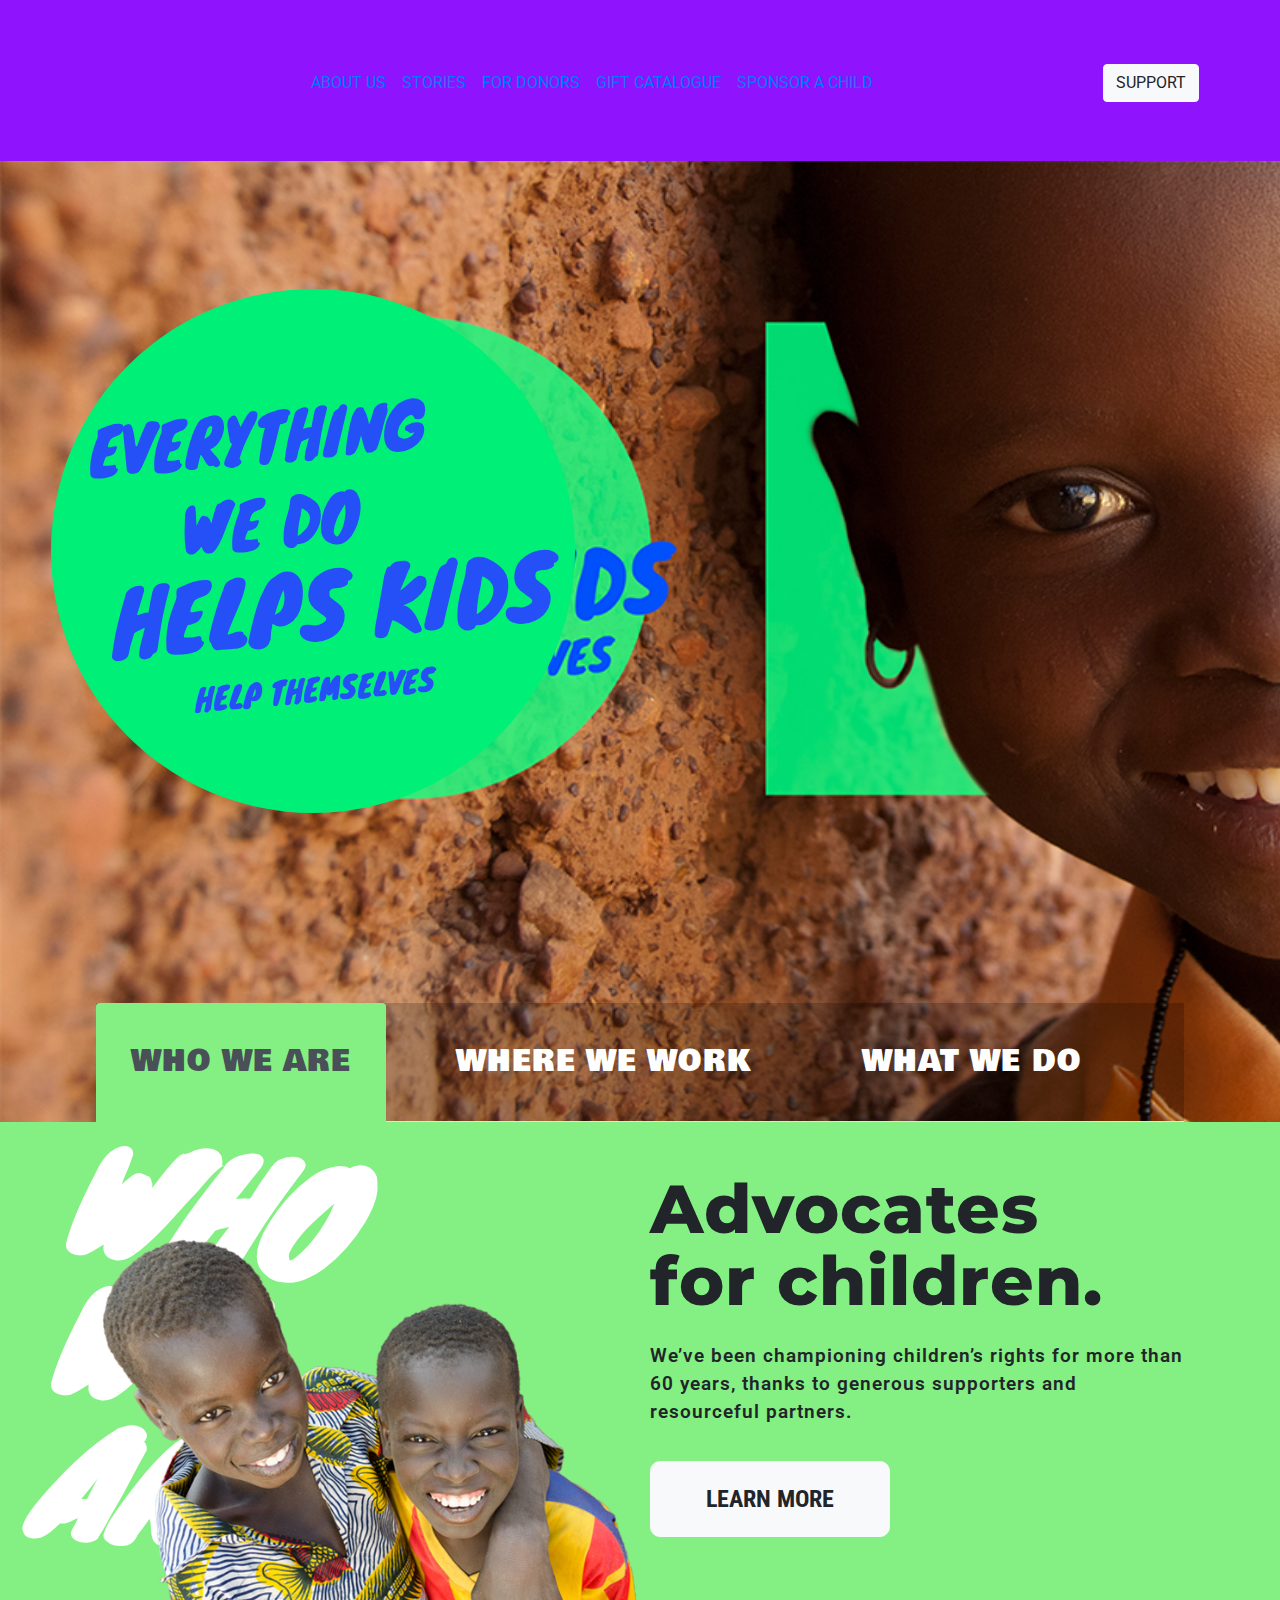
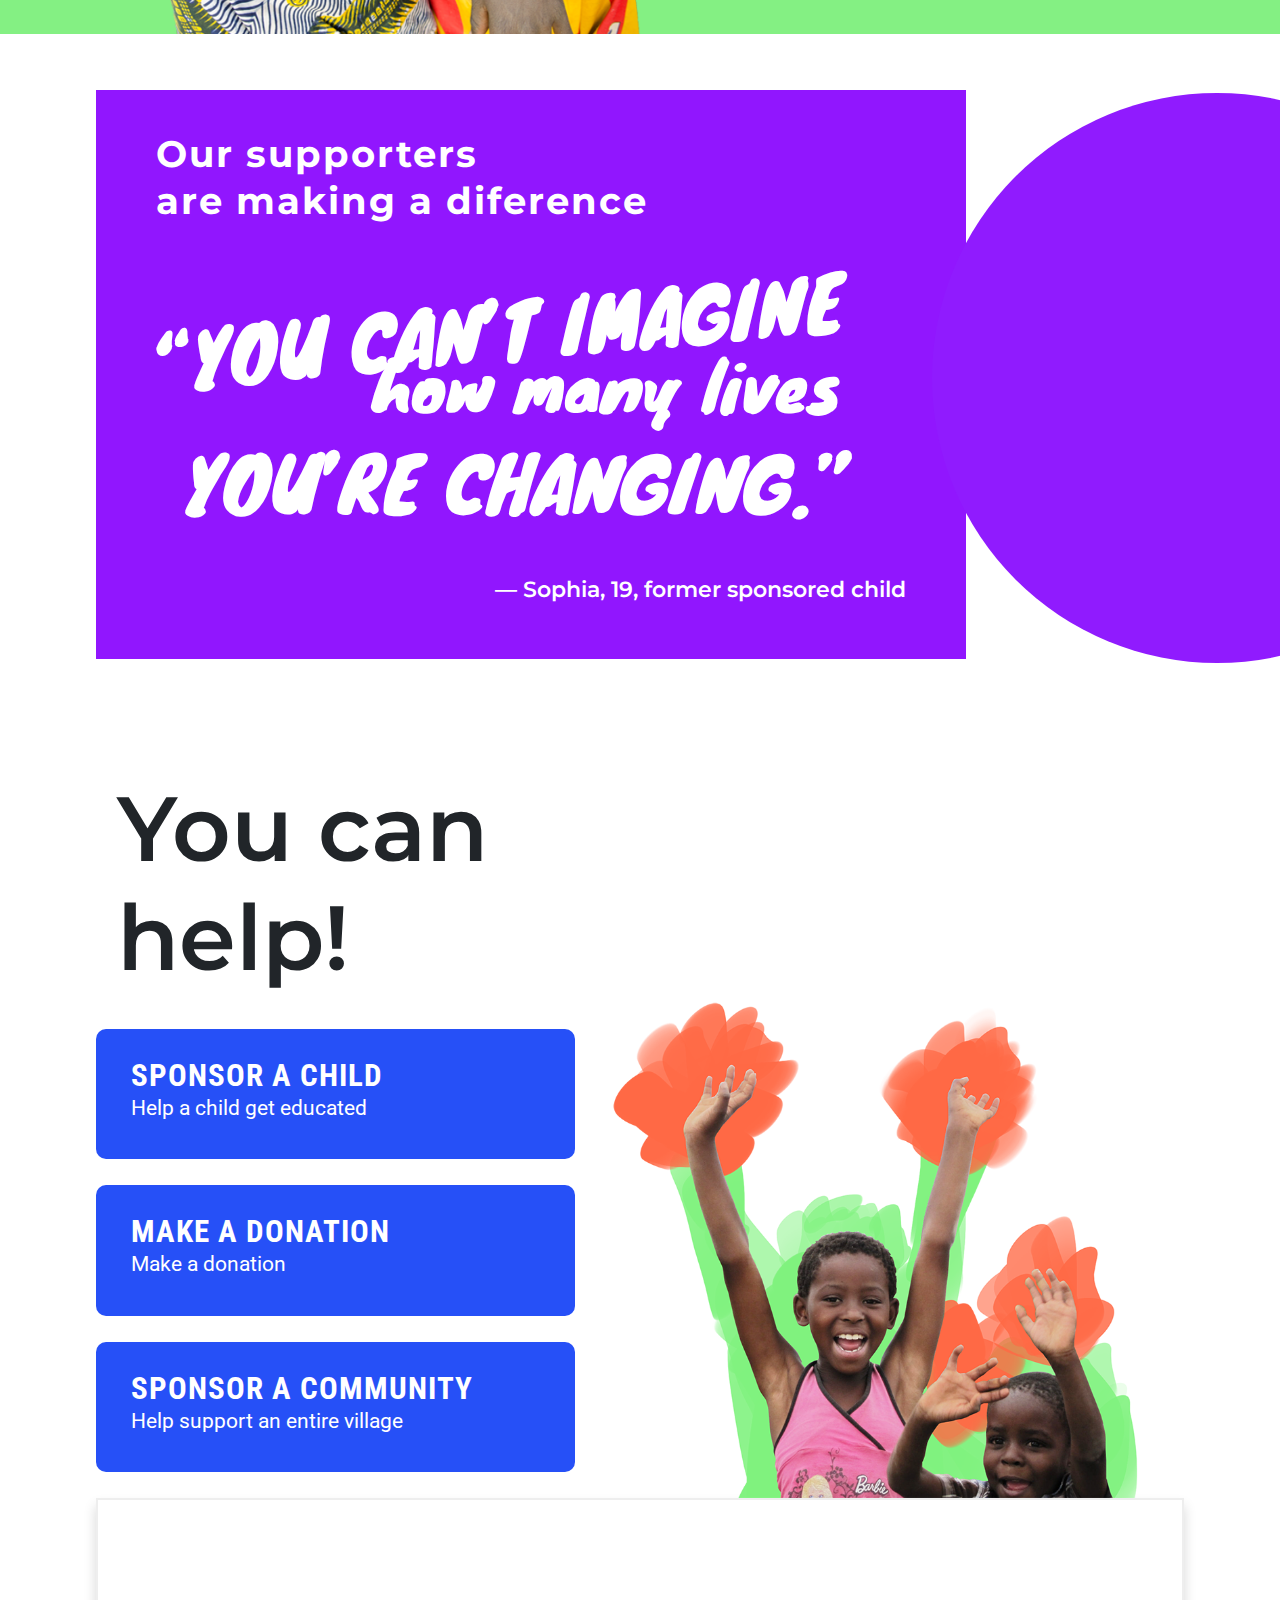
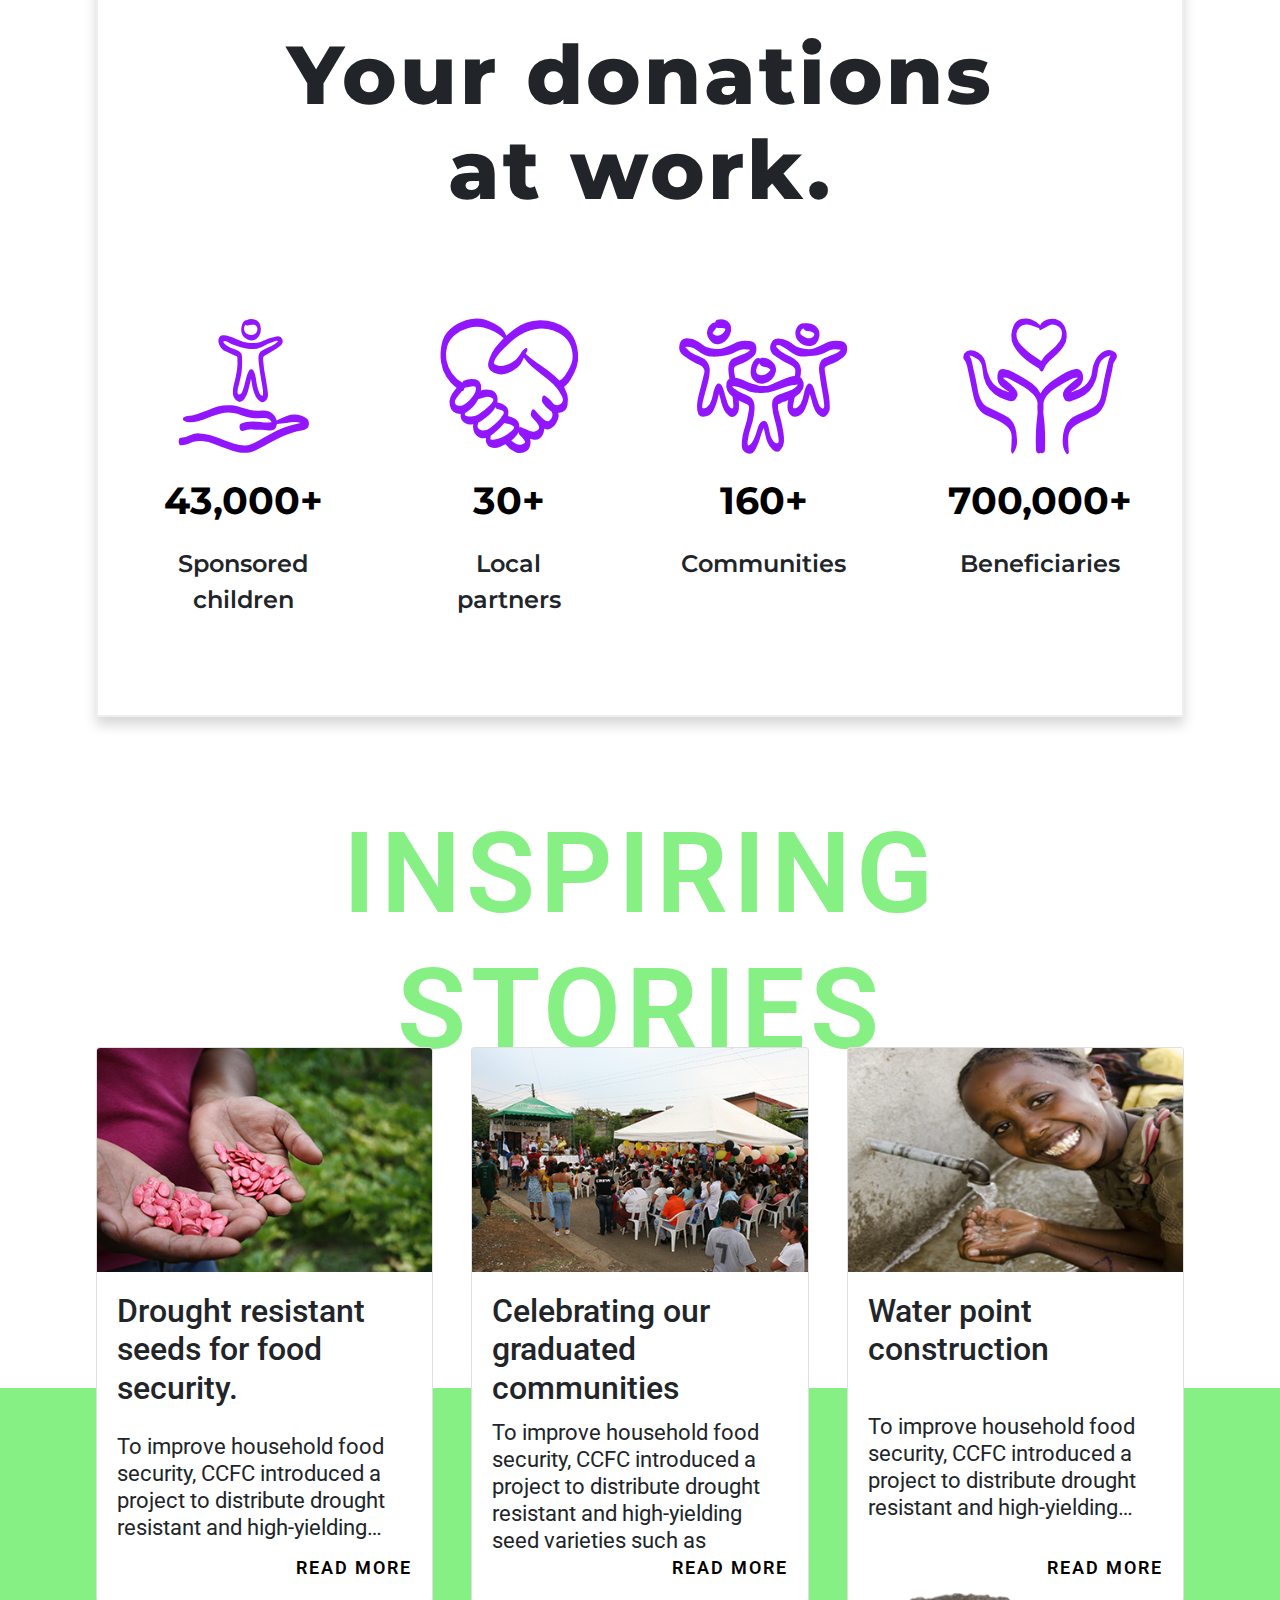
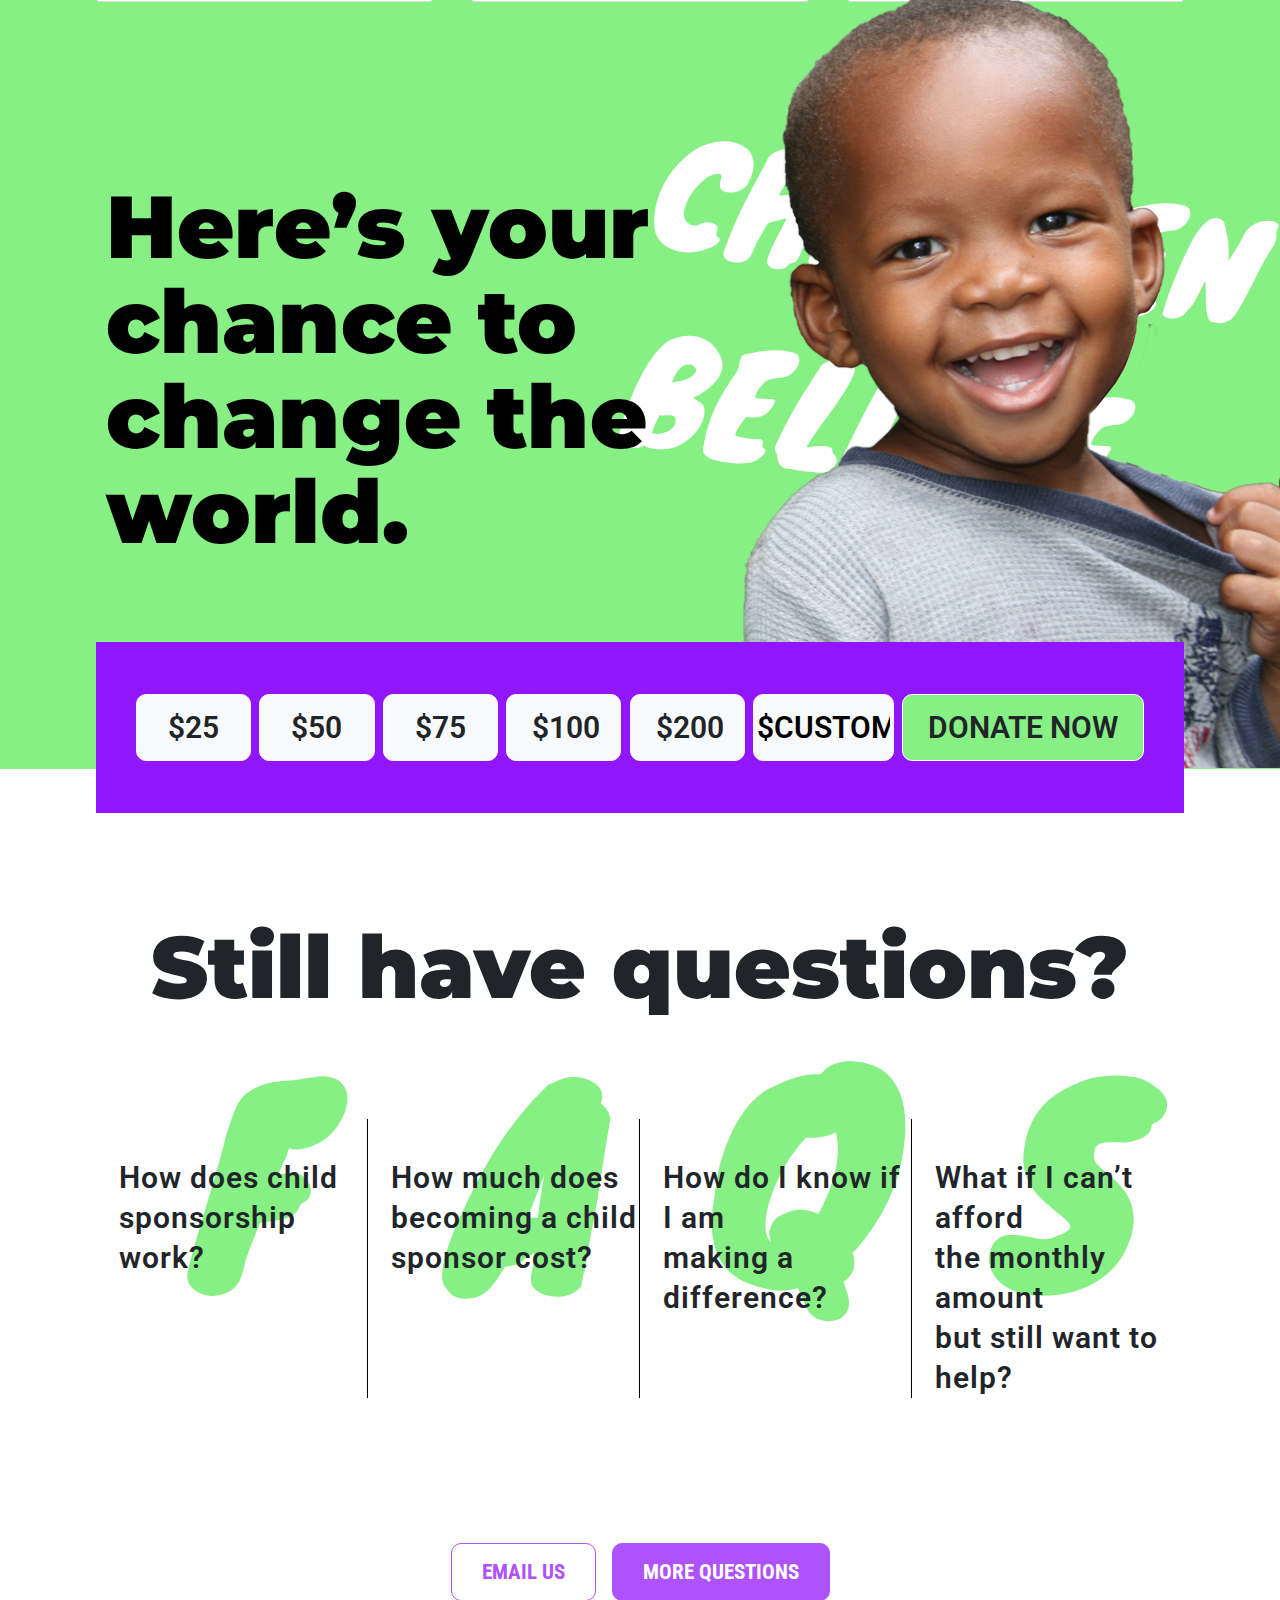
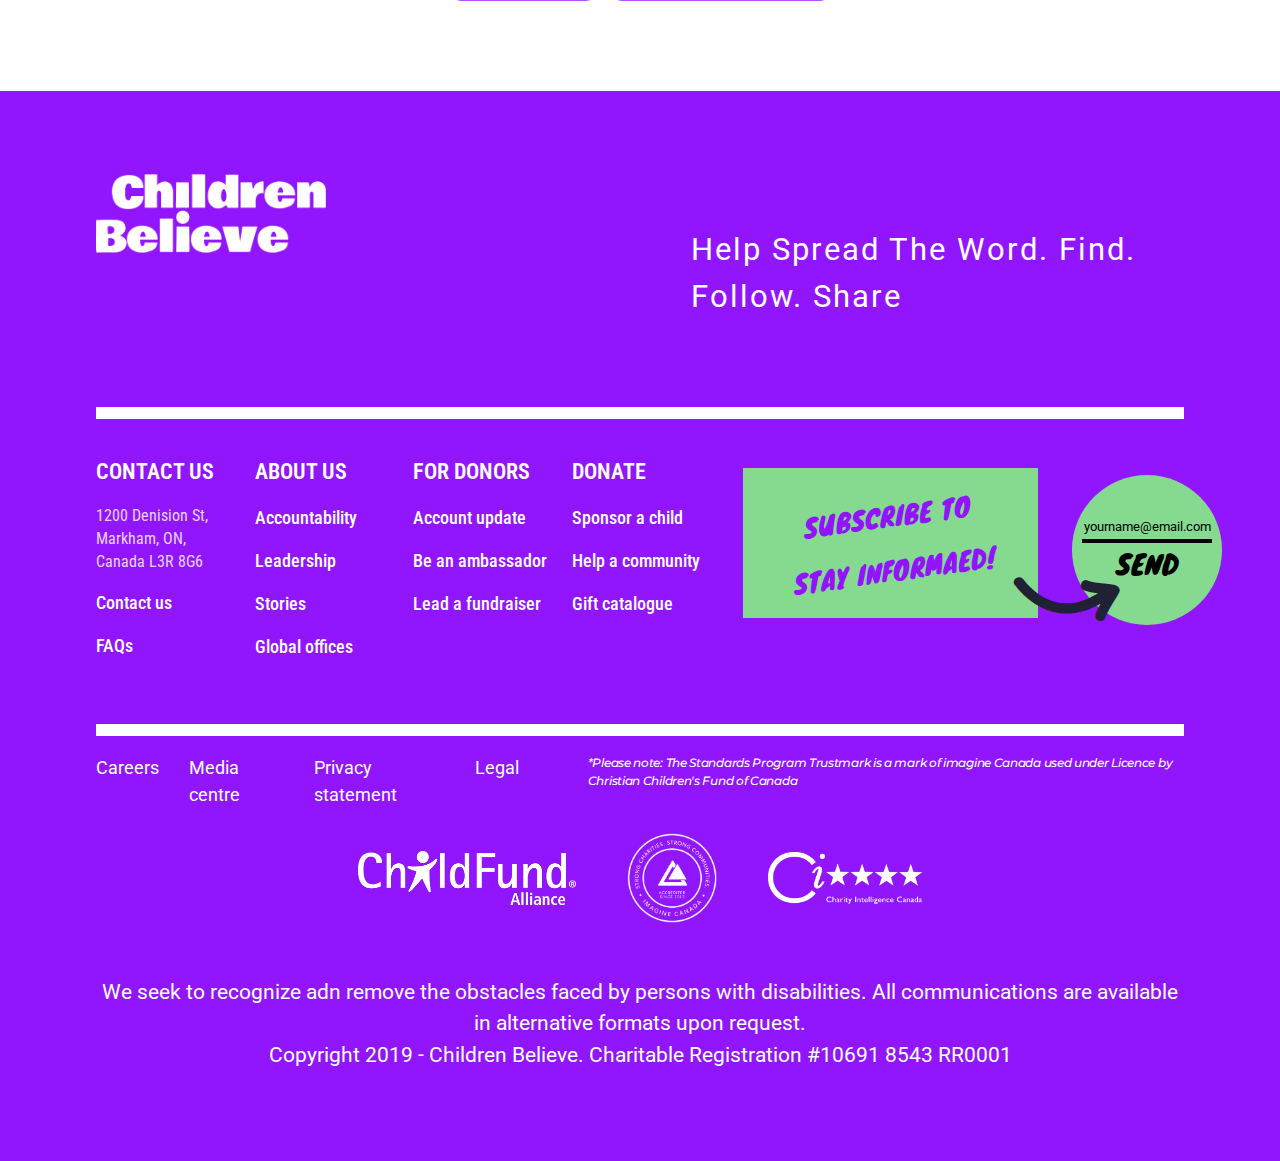
==== commit fff3dd05: "mission - responsive complete" ====
--- a/index.html
+++ b/index.html
@@ -13,508 +13,446 @@
   <link rel="stylesheet" href="https://use.fontawesome.com/releases/v5.8.2/css/all.css" integrity="sha384-oS3vJWv+0UjzBfQzYUhtDYW+Pj2yciDJxpsK1OYPAYjqT085Qq/1cq5FLXAZQ7Ay" crossorigin="anonymous">
   <!--<link rel="stylesheet" type="text/css" href="//fonts.googleapis.com/css?family=Knewave"/>-->
 
-
-  <link rel="stylesheet" href="./css/custom.css">
   <script src="https://ajax.googleapis.com/ajax/libs/jquery/3.4.0/jquery.min.js"></script>
   <script src="https://cdnjs.cloudflare.com/ajax/libs/popper.js/1.14.7/umd/popper.min.js"></script>
   <script src="https://maxcdn.bootstrapcdn.com/bootstrap/4.3.1/js/bootstrap.min.js"></script>
-  <link rel="stylesheet" href="css/custom.css">
+  <link rel="stylesheet" href="css/common.css">
+  <link rel="stylesheet" href="css/header.css">
+  <link rel="stylesheet" href="css/footer.css">
+  <link rel="stylesheet" href="css/home.css">
 </head>
 <body>
-<div class="container-fluid content-wrapper">
-
-  <!-- header section -->
-  <div class="d-flex justify-content-between header-section">
-
-    <div class="logo-part">
-    </div>
-
-    <div class="navbar-part">
-      <nav class="navbar navbar-expand-sm">
-        <!-- Links -->
-        <ul class="navbar-nav">
+  <div class="container-fluid content-wrapper">
+
+    <!-- header section -->
+    <div class="d-flex justify-content-between header-section">
+
+      <div class="logo-part">
+      </div>
+
+      <div class="navbar-part">
+        <nav class="navbar navbar-expand-sm">
+          <!-- Links -->
+          <ul class="navbar-nav">
+            <li class="nav-item">
+              <a class="nav-link" href="/pages/mission.html">ABOUT US</a>
+            </li>
+            <li class="nav-item">
+              <a class="nav-link" href="#">STORIES</a>
+            </li>
+            <li class="nav-item">
+              <a class="nav-link" href="#">FOR DONORS</a>
+            </li>
+            <li class="nav-item">
+              <a class="nav-link" href="#">GIFT CATALOGUE</a>
+            </li>
+            <li class="nav-item">
+              <a class="nav-link" href="#">SPONSOR A CHILD</a>
+            </li>
+          </ul>
+          <i class="fas fa-bars" onclick="openNav()"></i>
+          <div id="myNav" class="overlay d-md-none d-sm-block">
+            <a href="javascript:void(0)" class="closebtn" onclick="closeNav()">&times;</a>
+            <div class="overlay-content">
+              <a href="#homepage.html">ABOUT US</a>
+              <a href="">STORIES</a>
+              <a href="">FOR DONORS</a>
+              <a href="">GIFT CATALOGUE</a>
+              <a href="#sneakers.html">SPONSOR A CHILD</a>
+            </div>
+          </div>
+        </nav>
+      </div>
+
+      <div class="contact-part">
+        <i class="fa fa-search"></i>
+        <div class="custom-dropdown-menu">
+          <div class="input-group mb-3">
+            <input type="text" class="form-control" placeholder="Search">
+            <div class="input-group-append">
+              <button class="btn btn-success" type="submit">Go</button>
+            </div>
+          </div>
+        </div>
+
+        <i class="fas fa-shopping-basket"></i>
+        <i class="fa fa-phone"></i>
+
+        <button  type="button" class="btn btn-light">SUPPORT</button>
+      </div>
+    </div>
+
+    <!-- image section -->
+    <div class="d-flex justify-content-between image-section">
+      <div class="custom-container">
+        <div class="circle">
+          <div>
+            <p>EVERYTHING</p>
+            <p>WE DO</p>
+            <p>HELPS KIDS</p>
+            <p>HELP THEMSELVES</p>
+          </div>
+        </div>
+      </div>
+    </div>
+
+    <!-- tab-section -->
+    <div class="tab-section">
+      <div class="custom-container">
+        <ul class="nav nav-tabs tab-btn-container">
           <li class="nav-item">
-            <a class="nav-link" href="#">ABOUT US</a>
+            <a class="nav-link active tab-link-1" data-toggle="tab" href="#who">WHO WE ARE</a>
           </li>
           <li class="nav-item">
-            <a class="nav-link" href="#">STORIES</a>
+            <a class="nav-link tab-link-2" data-toggle="tab" href="#where">WHERE WE WORK</a>
           </li>
           <li class="nav-item">
-            <a class="nav-link" href="#">FOR DONORS</a>
-          </li>
-          <li class="nav-item">
-            <a class="nav-link" href="#">GIFT CATALOGUE</a>
-          </li>
-          <li class="nav-item">
-            <a class="nav-link" href="#">SPONSO A CHILD</a>
+            <a class="nav-link tab-link-3" data-toggle="tab" href="#what">WHAT WE DO</a>
           </li>
         </ul>
-        <i class="fas fa-bars" onclick="openNav()"></i>
-        <div id="myNav" class="overlay d-md-none d-sm-block">
-          <a href="javascript:void(0)" class="closebtn" onclick="closeNav()">&times;</a>
-          <div class="overlay-content">
-            <a href="#homepage.html">ABOUT US</a>
-            <a href="">STORIES</a>
-            <a href="">FOR DONORS</a>
-            <a href="">GIFT CATALOGUE</a>
-            <a href="#sneakers.html">SPONSO A CHILD</a>
-          </div>
-        </div>
-      </nav>
-    </div>
-
-    <div class="contact-part">
-      <i class="fa fa-search"></i>
-      <div class="custom-dropdown-menu">
-        <div class="input-group mb-3">
-          <input type="text" class="form-control" placeholder="Search">
-          <div class="input-group-append">
-            <button class="btn btn-success" type="submit">Go</button>
-          </div>
-        </div>
-      </div>
-
-      <i class="fas fa-shopping-basket"></i>
-      <i class="fa fa-phone"></i>
-
-      <button  type="button" class="btn btn-light">SUPPORT</button>
-    </div>
+      </div>
+
+      <!-- Tab panes -->
+      <div class="tab-content-wrapper">
+        <div class="custom-container">
+          <div class="tab-content">
+            <div class="tab-pane active" id="who">
+              <div class="d-flex justify-content-between">
+                <div class="left-pane">
+                  <div>WHO<br/>WE<br/>ARE</div>
+                  <img src="img/home/who.png"/>
+                </div>
+                <div class="right-pane">
+                  <p class="custom-title">Advocates<br/>for children.</p>
+                  <p class="custom-content">We’ve been championing children’s rights for more
+                    than 60 years, thanks to generous supporters and
+                    resourceful partners.</p>
+                  <button type="button" class="btn btn-light custom-btn-normal learn-more-btn">LEARN MORE</button>
+                </div>
+              </div>
+            </div>
+            <div class="tab-pane" id="where">
+              <div class="d-flex justify-content-between">
+                <div class="left-pane">
+                  <div>WHERE<br/>WE<br/>WORK</div>
+                  <img src="img/home/where.png"/>
+                </div>
+                <div class="right-pane">
+                  <p class="custom-title">Working around
+                    the world for
+                    children.</p>
+                  <p class="custom-content">We’ve been championing children’s rights for more
+                    than 60 years, thanks to generous supporters and
+                    resourceful partners.</p>
+                  <button type="button" class="btn btn-light custom-btn-normal">LEARN MORE</button>
+                </div>
+              </div>
+            </div>
+            <div class="tab-pane" id="what">
+              <div class="d-flex justify-content-between">
+                <div class="left-pane">
+                  <div>WHAT<br/>WE<br/>DO</div>
+                  <img src="img/home/what.png"/>
+                </div>
+                <div class="right-pane">
+                  <p class="custom-title">Commited to
+                    helping children
+                    thrive.</p>
+                  <p class="custom-content">We’ve been championing children’s rights for more
+                    than 60 years, thanks to generous supporters and
+                    resourceful partners.</p>
+                  <button type="button" class="btn btn-light custom-btn-normal">LEARN MORE</button>
+                </div>
+              </div>
+            </div>
+          </div>
+        </div>
+      </div>
+    </div>
+
+    <!-- main content section -->
+    <div class="main-content-section">
+      <!--quote part-->
+      <div class="quote-part-wrapper">
+        <div class="custom-container">
+          <div class="quote-part">
+            <p class="quote-part-title">Our supporters<br/>are making a diference</p>
+            <div class="first-quote">“YOU CAN’T IMAGINE</div>
+            <div class="second-quote">how many lives</div>
+            <div class="third-quote">YOU’RE CHANGING.”</div>
+            <p class="fourth-quote">— Sophia, 19, former sponsored child</p>
+          </div>
+          <div class="circle"></div>
+        </div>
+      </div>
+
+      <!--select part-->
+      <div class="select-part">
+        <div class="row custom-container">
+          <div class="buttons-part">
+            <h1>You can help!</h1>
+            <div class="btn-select">
+              <span class="btn-title">SPONSOR A CHILD</span>
+              <span class="btn-content">Help a child get educated</span>
+            </div>
+            <div class="btn-select">
+              <span class="btn-title">MAKE A DONATION</span>
+              <span class="btn-content">Make a donation</span>
+            </div>
+            <div class="btn-select">
+              <span class="btn-title">SPONSOR A COMMUNITY</span>
+              <span class="btn-content">Help support an entire village</span>
+            </div>
+          </div>
+          <div class="img-part">
+            <img src="img/home/select.png"/>
+          </div>
+        </div>
+      </div>
+
+      <!--status part-->
+      <div class="status-part">
+        <div class="custom-container">
+          <div class="status-wrapper d-flex">
+            <h1><string>Your donations<br/>at work.</string></h1>
+            <div class="status-bottom">
+              <div class="status-component">
+                <p class="font-icons icon-1">
+                </p>
+                <p class="count">43,000+</p>
+                <span class="description">Sponsored children</span>
+              </div>
+              <div class="status-component">
+                <p class="font-icons icon-2">
+                </p>
+                <p class="count">30+</p>
+                <span class="description">Local partners</span>
+              </div>
+              <div class="status-component">
+                <p class="font-icons icon-3">
+                </p>
+                <p class="count">160+</p>
+                <span class="description">Communities</span>
+              </div>
+              <div class="status-component">
+                <p class="font-icons icon-4">
+                </p>
+                <p class="count">700,000+</p>
+                <span class="description">Beneficiaries</span>
+              </div>
+            </div>
+          </div>
+        </div>
+      </div>
+
+      <!--story part-->
+      <div class="story-part">
+        <div class="custom-container">
+          <h1>INSPIRING STORIES</h1>
+          <div class="d-flex justify-content-between card-container">
+            <div class="card">
+              <img class="card-img-top" src="img/home/card1.png" alt="Card image">
+              <div class="card-body">
+                <h4 class="card-title">Drought resistant seeds for
+                  food security.</h4>
+                <p class="card-text">To improve household food security,
+                  CCFC introduced a project to distribute
+                  drought resistant and high-yielding… </p>
+                <a href="#" class="btn-read-more">READ MORE</a>
+              </div>
+            </div>
+            <div class="card">
+              <img class="card-img-top" src="img/home/card2.png" alt="Card image">
+              <div class="card-body">
+                <h4 class="card-title">Celebrating our graduated
+                  communities</h4>
+                <p class="card-text">To improve household food security,
+                  CCFC introduced a project to distribute
+                  drought resistant and high-yielding
+                  seed varieties such as</p>
+                <a href="#" class="btn-read-more">READ MORE</a>
+              </div>
+            </div>
+            <div class="card">
+              <img class="card-img-top" src="img/home/card3.png" alt="Card image">
+              <div class="card-body">
+                <h4 class="card-title">Water point construction</h4>
+                <p class="card-text">To improve household food security,
+                  CCFC introduced a project to distribute
+                  drought resistant and high-yielding…</p>
+                <a href="#" class="btn-read-more">READ MORE</a>
+              </div>
+            </div>
+          </div>
+        </div>
+      </div>
+    </div>
+
+    <!-- donation section1 -->
+    <div class="donation-section">
+      <div class="d-flex justify-content-between custom-container">
+        <div class="left-part">
+          <h1>Here’s your<br/>
+            chance to<br/>
+            change the world.</h1>
+          <p>NO PRESSURE</p>
+        </div>
+        <div class="right-part">
+          <div> CHILDREN<br/>BELIEVE</div>
+          <img src="img/home/donation.png"/>
+        </div>
+      </div>
+    </div>
+
+    <!-- donation section2 -->
+    <div class="donation-section2">
+      <div class="d-flex justify-content-between custom-container btn-container">
+        <button type="button" class="btn btn-light btn-select">$25</button>
+        <button type="button" class="btn btn-light btn-select">$50</button>
+        <button type="button" class="btn btn-light btn-select">$75</button>
+        <button type="button" class="btn btn-light btn-select">$100</button>
+        <button type="button" class="btn btn-light btn-select">$200</button>
+        <input type="text" placeholder="$CUSTOM" class="btn btn-light"/>
+        <button type="button" class="btn btn-light btn-donate">DONATE NOW</button>
+      </div>
+    </div>
+
+    <!-- faq section -->
+    <div class="faq-section">
+      <div class="custom-container">
+        <h1>Still have questions?</h1>
+        <div class="d-flex justify-content-between faq-container">
+          <div class="col-md-3 faq-item">
+            <span>
+              How does child<br/>
+              sponsorship work?
+            </span>
+            <div class="back-letter">F</div>
+          </div>
+          <div class="col-md-3 faq-item">
+            <span>
+              How much does<br/>
+              becoming a child sponsor cost?
+            </span>
+            <div class="back-letter">A</div>
+          </div>
+          <div class="col-md-3 faq-item">
+            <span>
+              How do I know if I am<br/>making a difference?
+            </span>
+            <div class="back-letter">Q</div>
+          </div>
+          <div class="col-md-3 faq-item">
+            <span>
+              What if I can’t afford<br/>
+              the monthly amount<br/>
+              but still want to help?
+            </span>
+            <div class="back-letter">S</div>
+          </div>
+        </div>
+        <div class="d-flex justify-content-center btn-container">
+          <button type="button" class="btn custom-btn-normal custom-btn-border mr-3 btn-email">EMAIL US</button>
+          <button type="button" class="btn custom-btn-normal custom-btn-fill btn-faq">MORE QUESTIONS</button>
+        </div>
+      </div>
+    </div>
+
+    <!-- footer section -->
+    <div class="footer-section">
+      <div class="custom-container">
+        <div class="d-md-flex d-sm-block footer-top">
+          <div class="left-part"><img src="img/home/logo.png"/></div>
+          <div class="right-part ">
+            <div class="icon-container d-md-block d-sm-flex">
+              <i class="fab fa-facebook-square"></i>
+              <i class="fab fa-twitter"></i>
+              <i class="fab fa-instagram"></i>
+              <i class="fab fa-youtube"></i>
+            </div>
+            <p>Help Spread The Word. Find. Follow. Share</p>
+          </div>
+        </div>
+        <div class="footer-divide-white"></div>
+        <div class="flex footer-middle">
+          <div class="d-md-flex">
+            <div class="footer-middle-left-section d-flex col-md-7">
+              <div class="col-md-3">
+                <p class="footer-middle-list-heading">CONTACT US</p>
+                <p class="address-wrapper">
+                  <span>1200 Denision St,</span>
+                  <span>Markham, ON, </span>
+                  <span>Canada L3R 8G6</span>
+                </p>
+                <p>Contact us</p>
+                <p>FAQs</p>
+              </div>
+              <div class="col-md-3">
+                <p class="footer-middle-list-heading">ABOUT US</p>
+                <p>Accountability</p>
+                <p>Leadership</p>
+                <p>Stories</p>
+                <p>Global offices</p>
+              </div>
+              <div class="col-md-3">
+                <p class="footer-middle-list-heading">FOR DONORS</p>
+                <p>Account update</p>
+                <p>Be an ambassador</p>
+                <p>Lead a fundraiser</p>
+              </div>
+              <div class="col-md-3">
+                <p class="footer-middle-list-heading">DONATE</p>
+                <p>Sponsor a child</p>
+                <p>Help a community</p>
+                <p>Gift catalogue</p>
+              </div>
+            </div>
+            <div class="footer-middle-right-section d-md-flex d-sm-none d-none col-md-5">
+              <div class="footer-middle-right-four">
+                <div>SUBSCRIBE TO<br/>STAY INFORMAED!</div>
+              </div>
+              <span class="footer-arrow"></span>
+              <div class="footer-middle-right-three">
+                <p class="fmrt-bottom-email">yourname@email.com</p>
+                <div class="fmrtb-divide"></div>
+                <div class="fmrt-bottom-text">SEND</div>
+                <div class="d-lg-none d-md-none d-sm-block">SEND</div>
+              </div>
+            </div>
+          </div>
+        </div>
+        <div class="footer-divide-white-bottom"></div>
+        <div class="footer-bottom">
+          <div class="footer-bottom-title d-md-flex">
+            <div class="fbt-left col-md-5 d-md-flex">
+              <p>Careers</p>
+              <p>Media centre</p>
+              <p>Privacy statement</p>
+              <p>Legal</p>
+            </div>
+            <div class="fbt-right col-md-7 d-md-flex">
+              <p>*Please note: The Standards Program Trustmark is a mark of imagine Canada used under Licence by Christian Children's Fund of Canada</p>
+            </div>
+          </div>
+          <div class="footer-bottom-logos d-flex">
+            <img class="footer-bottom-logos1" src="img/home/footer3.png">
+            <img class="footer-bottom-logos2" src="img/home/footer1.png">
+            <img class="footer-bottom-logos3" src="img/home/footer2.png">
+          </div>
+          <div class="footer-bottom-down-texts">
+            <p>We seek to recognize adn remove the obstacles faced by persons with disabilities. All communications are available in alternative formats upon request.</p>
+            <p>Copyright 2019 - Children Believe. Charitable Registration #10691 8543 RR0001</p>
+          </div>
+        </div>
+      </div>
+    </div>
+
   </div>
-
-  <!-- image section -->
-  <div class="d-flex justify-content-between image-section">
-    <div class="custom-container">
-      <div class="circle">
-        <div>
-          <p>EVERYTHING</p>
-          <p>WE DO</p>
-          <p>HELPS KIDS</p>
-          <p>HELP THEMSELVES</p>
-        </div>
-      </div>
-    </div>
-  </div>
-
-  <!-- tab-section -->
-  <div class="tab-section">
-    <div class="custom-container">
-      <ul class="nav nav-tabs tab-btn-container">
-        <li class="nav-item">
-          <a class="nav-link active tab-link-1" data-toggle="tab" href="#who">WHO WE ARE</a>
-        </li>
-        <li class="nav-item">
-          <a class="nav-link tab-link-2" data-toggle="tab" href="#where">WHERE WE WORK</a>
-        </li>
-        <li class="nav-item">
-          <a class="nav-link tab-link-3" data-toggle="tab" href="#what">WHAT WE DO</a>
-        </li>
-      </ul>
-    </div>
-
-    <!-- Tab panes -->
-    <div class="tab-content-wrapper">
-      <div class="custom-container">
-        <div class="tab-content">
-          <div class="tab-pane active" id="who">
-            <div class="d-flex justify-content-between">
-              <div class="left-pane">
-                <div>WHO<br/>WE<br/>ARE</div>
-                <img src="./img/who.png"/>
-              </div>
-              <div class="right-pane">
-                <p class="custom-title">Advocates<br/>for children.</p>
-                <p class="custom-content">We’ve been championing children’s rights for more
-                  than 60 years, thanks to generous supporters and
-                  resourceful partners.</p>
-                <button type="button" class="btn btn-light custom-btn-normal learn-more-btn">LEARN MORE</button>
-              </div>
-            </div>
-          </div>
-          <div class="tab-pane" id="where">
-            <div class="d-flex justify-content-between">
-              <div class="left-pane">
-                <div>WHERE<br/>WE<br/>WORK</div>
-                <img src="./img/where.png"/>
-              </div>
-              <div class="right-pane">
-                <p class="custom-title">Working around
-                  the world for
-                  children.</p>
-                <p class="custom-content">We’ve been championing children’s rights for more
-                  than 60 years, thanks to generous supporters and
-                  resourceful partners.</p>
-                <button type="button" class="btn btn-light custom-btn-normal">LEARN MORE</button>
-              </div>
-            </div>
-          </div>
-          <div class="tab-pane" id="what">
-            <div class="d-flex justify-content-between">
-              <div class="left-pane">
-                <div>WHAT<br/>WE<br/>DO</div>
-                <img src="./img/what.png"/>
-              </div>
-              <div class="right-pane">
-                <p class="custom-title">Commited to
-                  helping children
-                  thrive.</p>
-                <p class="custom-content">We’ve been championing children’s rights for more
-                  than 60 years, thanks to generous supporters and
-                  resourceful partners.</p>
-                <button type="button" class="btn btn-light custom-btn-normal">LEARN MORE</button>
-              </div>
-            </div>
-          </div>
-        </div>
-      </div>
-    </div>
-  </div>
-
-  <!-- main content section -->
-  <div class="main-content-section">
-
-    <!--quote part-->
-    <div class="quote-part-wrapper">
-      <div class="custom-container">
-        <div class="quote-part">
-          <p class="quote-part-title">Our supporters<br/>are making a diference</p>
-          <div class="first-quote">“YOU CAN’T IMAGINE</div>
-          <div class="second-quote">how many lives</div>
-          <div class="third-quote">YOU’RE CHANGING.”</div>
-          <p class="fourth-quote">— Sophia, 19, former sponsored child</p>
-        </div>
-        <div class="circle"></div>
-      </div>
-    </div>
-
-    <!--select part-->
-    <div class="select-part">
-      <div class="row custom-container">
-        <div class="buttons-part">
-          <h1>You can help!</h1>
-          <div class="btn-select">
-            <span class="btn-title">SPONSOR A CHILD</span>
-            <span class="btn-content">Help a child get educated</span>
-          </div>
-          <div class="btn-select">
-            <span class="btn-title">MAKE A DONATION</span>
-            <span class="btn-content">Make a donation</span>
-          </div>
-          <div class="btn-select">
-            <span class="btn-title">SPONSOR A COMMUNITY</span>
-            <span class="btn-content">Help support an entire village</span>
-          </div>
-        </div>
-        <div class="img-part">
-          <img src="./img/select.png"/>
-        </div>
-      </div>
-    </div>
-
-    <!--status part-->
-    <div class="status-part">
-      <div class="custom-container">
-        <div class="status-wrapper d-flex">
-          <h1><string>Your donations<br/>at work.</string></h1>
-          <div class="status-bottom">
-            <div class="status-component">
-              <p class="font-icons icon-1">
-              </p>
-              <p class="count">43,000+</p>
-              <span class="description">Sponsored children</span>
-            </div>
-            <div class="status-component">
-              <p class="font-icons icon-2">
-              </p>
-              <p class="count">30+</p>
-              <span class="description">Local partners</span>
-            </div>
-            <div class="status-component">
-              <p class="font-icons icon-3">
-              </p>
-              <p class="count">160+</p>
-              <span class="description">Communities</span>
-            </div>
-            <div class="status-component">
-              <p class="font-icons icon-4">
-              </p>
-              <p class="count">700,000+</p>
-              <span class="description">Beneficiaries</span>
-            </div>
-          </div>
-        </div>
-      </div>
-    </div>
-
-    <!--story part-->
-    <div class="story-part">
-      <div class="custom-container">
-        <h1>INSPIRING STORIES</h1>
-        <div class="d-flex justify-content-between card-container">
-          <div class="card">
-            <img class="card-img-top" src="./img/card1.png" alt="Card image">
-            <div class="card-body">
-              <h4 class="card-title">Drought resistant seeds for
-                food security.</h4>
-              <p class="card-text">To improve household food security,
-                CCFC introduced a project to distribute
-                drought resistant and high-yielding… </p>
-              <a href="#" class="btn-read-more">READ MORE</a>
-            </div>
-          </div>
-          <div class="card">
-            <img class="card-img-top" src="./img/card2.png" alt="Card image">
-            <div class="card-body">
-              <h4 class="card-title">Celebrating our graduated
-                communities</h4>
-              <p class="card-text">To improve household food security,
-                CCFC introduced a project to distribute
-                drought resistant and high-yielding
-                seed varieties such as</p>
-              <a href="#" class="btn-read-more">READ MORE</a>
-            </div>
-          </div>
-          <div class="card">
-            <img class="card-img-top" src="./img/card3.png" alt="Card image">
-            <div class="card-body">
-              <h4 class="card-title">Water point construction</h4>
-              <p class="card-text">To improve household food security,
-                CCFC introduced a project to distribute
-                drought resistant and high-yielding…</p>
-              <a href="#" class="btn-read-more">READ MORE</a>
-            </div>
-          </div>
-        </div>
-      </div>
-    </div>
-  </div>
-
-  <!-- donation section1 -->
-  <div class="donation-section">
-    <div class="d-flex justify-content-between custom-container">
-      <div class="left-part">
-        <h1>Here’s your<br/>
-          chance to<br/>
-          change the world.</h1>
-        <p>NO PRESSURE</p>
-      </div>
-      <div class="right-part">
-        <div> CHILDREN<br/>BELIEVE</div>
-        <img src="./img/donation.png"/>
-      </div>
-    </div>
-  </div>
-
-  <!-- donation section2 -->
-  <div class="donation-section2">
-    <div class="d-flex justify-content-between custom-container btn-container">
-      <button type="button" class="btn btn-light btn-select">$25</button>
-      <button type="button" class="btn btn-light btn-select">$50</button>
-      <button type="button" class="btn btn-light btn-select">$75</button>
-      <button type="button" class="btn btn-light btn-select">$100</button>
-      <button type="button" class="btn btn-light btn-select">$200</button>
-      <input type="text" placeholder="$CUSTOM" class="btn btn-light"/>
-      <button type="button" class="btn btn-light btn-donate">DONATE NOW</button>
-    </div>
-  </div>
-
-  <!-- faq section -->
-  <div class="faq-section">
-    <div class="custom-container">
-      <h1>Still have questions?</h1>
-      <div class="d-flex justify-content-between faq-container">
-        <div class="col-md-3 faq-item">
-          <span>
-            How does child<br/>
-            sponsorship work?
-          </span>
-          <div class="back-letter">F</div>
-        </div>
-        <div class="col-md-3 faq-item">
-          <span>
-            How much does<br/>
-            becoming a child sponsor cost?
-          </span>
-          <div class="back-letter">A</div>
-        </div>
-        <div class="col-md-3 faq-item">
-          <span>
-            How do I know if I am<br/>making a difference?
-          </span>
-          <div class="back-letter">Q</div>
-        </div>
-        <div class="col-md-3 faq-item">
-          <span>
-            What if I can’t afford<br/>
-            the monthly amount<br/>
-            but still want to help?
-          </span>
-          <div class="back-letter">S</div>
-        </div>
-      </div>
-      <div class="d-flex justify-content-center btn-container">
-        <button type="button" class="btn custom-btn-normal custom-btn-border mr-3 btn-email">EMAIL US</button>
-        <button type="button" class="btn custom-btn-normal custom-btn-fill btn-faq">MORE QUESTIONS</button>
-      </div>
-    </div>
-  </div>
-
-  <!-- footer section -->
-  <div class="footer-section">
-    <div class="custom-container">
-      <div class="d-md-flex d-sm-block footer-top">
-        <div class="left-part"><img src="./img/logo.png"/></div>
-        <div class="right-part ">
-          <div class="icon-container d-md-block d-sm-flex">
-            <i class="fab fa-facebook-square"></i>
-            <i class="fab fa-twitter"></i>
-            <i class="fab fa-instagram"></i>
-            <i class="fab fa-youtube"></i>
-          </div>
-          <p>Help Spread The Word. Find. Follow. Share</p>
-        </div>
-      </div>
-      <div class="footer-divide-white"></div>
-      <div class="flex footer-middle">
-        <div class="d-md-flex">
-          <div class="footer-middle-left-section d-flex col-md-7">
-            <div class="col-md-3">
-              <p class="footer-middle-list-heading">CONTACT US</p>
-              <p class="address-wrapper">
-                <span>1200 Denision St,</span>
-                <span>Markham, ON, </span>
-                <span>Canada L3R 8G6</span>
-              </p>
-              <p>Contact us</p>
-              <p>FAQs</p>
-            </div>
-            <div class="col-md-3">
-              <p class="footer-middle-list-heading">ABOUT US</p>
-              <p>Accountability</p>
-              <p>Leadership</p>
-              <p>Stories</p>
-              <p>Global offices</p>
-            </div>
-            <div class="col-md-3">
-              <p class="footer-middle-list-heading">FOR DONORS</p>
-              <p>Account update</p>
-              <p>Be an ambassador</p>
-              <p>Lead a fundraiser</p>
-            </div>
-            <div class="col-md-3">
-              <p class="footer-middle-list-heading">DONATE</p>
-              <p>Sponsor a child</p>
-              <p>Help a community</p>
-              <p>Gift catalogue</p>
-            </div>
-            <!--<div class="d-md-flex contact-us-container">-->
-              <!--<p class="col-md-3 footer-middle-left-list-title">CONTACT US</p>-->
-              <!--<p class="col-md-3 footer-middle-left-list-title">ABOUT US</p>-->
-              <!--<p class="col-md-3 footer-middle-left-list-title">FOR DONORS</p>-->
-              <!--<p class="col-md-3 footer-middle-left-list-title">DONATE</p>-->
-            <!--</div>-->
-            <!--<div class="d-md-flex d-sm-none d-none footer-middle-left-list">-->
-              <!--<p class="col-md-3">1200 Denision St,</p>-->
-              <!--<a class="col-md-3">Accountability</a>-->
-              <!--<a class="col-md-3">Account update</a>-->
-              <!--<a class="col-md-3">Spoonsor a child</a>-->
-            <!--</div>-->
-            <!--<div class="d-md-flex">-->
-              <!--<div class="col-md-3 d-md-block d-sm-none d-none footer-middle-left-list1">-->
-                <!--<p>Markham, ON,</p>-->
-                <!--<p>Canada L3R 8G6</p>-->
-              <!--</div>-->
-              <!--<div class="d-md-flex d-sm-none d-none footer-middle-left-list2 col-md-9">-->
-                <!--<a class="col-md-4">Leadership</a>-->
-                <!--<a class="col-md-4">Be an ambassador</a>-->
-                <!--<a class="col-md-4">Help a community</a>-->
-              <!--</div>-->
-            <!--</div>-->
-            <!--<div class="d-md-flex d-sm-none d-none footer-middle-left-list2">-->
-              <!--<a class="col-md-3">Cpmtact us</a>-->
-              <!--<a class="col-md-3">Stories</a>-->
-              <!--<a class="col-md-3">Lead a fundraiser</a>-->
-              <!--<a class="col-md-3">Gift catalogue</a>-->
-            <!--</div>-->
-            <!--<div class="d-md-flex d-sm-none d-none footer-middle-left-list2">-->
-              <!--<a class="col-md-3">FAQs</a>-->
-              <!--<a class="col-md-3">Global offices</a>-->
-            <!--</div>-->
-          </div>
-          <div class="footer-middle-right-section d-md-flex d-sm-none d-none col-md-5">
-            <div class="footer-middle-right-four">
-              <div>SUBSCRIBE TO<br/>STAY INFORMAED!</div>
-            </div>
-            <span class="footer-arrow"></span>
-            <div class="footer-middle-right-three">
-              <p class="fmrt-bottom-email">yourname@email.com</p>
-              <div class="fmrtb-divide"></div>
-              <div class="fmrt-bottom-text">SEND</div>
-              <div class="d-lg-none d-md-none d-sm-block">SEND</div>
-            </div>
-          </div>
-        </div>
-      </div>
-      <div class="footer-divide-white-bottom"></div>
-      <div class="footer-bottom">
-        <div class="footer-bottom-title d-md-flex">
-          <div class="fbt-left col-md-5 d-md-flex">
-            <p>Careers</p>
-            <p>Media centre</p>
-            <p>Privacy statement</p>
-            <p>Legal</p>
-          </div>
-          <div class="fbt-right col-md-7 d-md-flex">
-            <p>*Please note: The Standards Program Trustmark is a mark of imagine Canada used under Licence by Christian Children's Fund of Canada</p>
-          </div>
-        </div>
-        <div class="footer-bottom-logos d-flex">
-          <img class="footer-bottom-logos1" src="./img/footer3.png">
-          <img class="footer-bottom-logos2" src="./img/footer1.png">
-          <img class="footer-bottom-logos3" src="./img/footer2.png">
-        </div>
-        <div class="footer-bottom-down-texts">
-          <p>We seek to recognize adn remove the obstacles faced by persons with disabilities. All communications are available in alternative formats upon request.</p>
-          <p>Copyright 2019 - Children Believe. Charitable Registration #10691 8543 RR0001</p>
-        </div>
-      </div>
-    </div>
-  </div>
-
-</div>
 </body>
 <link href="https://fonts.googleapis.com/css?family=Archivo+Black|Bowlby+One|Bowlby+One+SC|Fjalla+One|IM+Fell+DW+Pica|Knewave|Lato:300,400,700|Montserrat:300,300i,400,400i,500,500i,600,600i,700,700i,800,800i|Roboto+Condensed:300,300i,400,400i,700,700i|Roboto:300,300i,400,400i,500,500i,700,700i,900,900i|Schoolbell&amp;display=swap&amp;subset=latin-ext" rel="stylesheet">
 <link rel="stylesheet" href="https://use.fontawesome.com/releases/v5.8.2/css/all.css" integrity="sha384-oS3vJWv+0UjzBfQzYUhtDYW+Pj2yciDJxpsK1OYPAYjqT085Qq/1cq5FLXAZQ7Ay" crossorigin="anonymous">
 <script src="https://code.jquery.com/jquery-3.3.1.slim.min.js" integrity="sha384-q8i/X+965DzO0rT7abK41JStQIAqVgRVzpbzo5smXKp4YfRvH+8abtTE1Pi6jizo" crossorigin="anonymous"></script>
 <script src="https://stackpath.bootstrapcdn.com/bootstrap/4.3.1/js/bootstrap.min.js" integrity="sha384-JjSmVgyd0p3pXB1rRibZUAYoIIy6OrQ6VrjIEaFf/nJGzIxFDsf4x0xIM+B07jRM" crossorigin="anonymous"></script>
 <script defer="" src="https://i.icomoon.io/public/d51cbecea9/cb-font-icons/svgxuse.js"></script>
-<script>
-  function openNav() {
-    document.getElementById("myNav").style.width = "100%";
-  }
-
-  function closeNav() {
-    document.getElementById("myNav").style.width = "0%";
-  }
-
-  $(function() {
-    $('.nav-tabs a').click(function(){
-      $(this).tab('show');
-    });
-
-    $('.fa-search').click(function() {
-      if ($('.custom-dropdown-menu').hasClass('active')) {
-        $('.custom-dropdown-menu').removeClass('active');
-      } else {
-        $('.custom-dropdown-menu').addClass('active');
-      }
-    });
-
-    $('.btn-select').click(function () {
-      $('.btn-select').each(function () {
-        $(this).removeClass('active');
-      });
-      $(this).addClass('active');
-    })
-  })
-</script>
+<script src="js/common.js"></script>
 </html>--- a/css/common.css
+++ b/css/common.css
@@ -0,0 +1,101 @@
+@font-face {
+  font-family: 'icomoon';
+  src: url('../fonts/icomoon.eot?8ezi23');
+  src: url('../fonts/icomoon.eot?8ezi23#iefix') format('embedded-opentype'),
+  url('../fonts/icomoon.woff2?8ezi23') format('woff2'),
+  url('../fonts/icomoon.ttf?8ezi23') format('truetype'),
+  url('../fonts/icomoon.woff?8ezi23') format('woff'),
+  url('../fonts/icomoon.svg?8ezi23#icomoon') format('svg');
+  font-weight: normal;
+  font-style: normal;
+}
+
+[class^="icon-"], [class*=" icon-"] {
+  /* use !important to prevent issues with browser extensions that change fonts */
+  font-family: 'icomoon' !important;
+  speak: none;
+  font-style: normal;
+  font-weight: normal;
+  font-variant: normal;
+  text-transform: none;
+  line-height: 1;
+
+  /* Better Font Rendering =========== */
+  -webkit-font-smoothing: antialiased;
+  -moz-osx-font-smoothing: grayscale;
+}
+
+body {
+  font-size: 1rem;
+  font-family: "Roboto", sans-serif;
+  overflow-x: hidden;
+}
+
+/*window wrapper*/
+.content-wrapper {
+  padding: 0;
+}
+.custom-container {
+  margin: 0 auto;
+  width: 77.6vw;
+}
+
+/*header search dropdown*/
+.custom-dropdown-menu {
+  width: 238px;
+  justify-content: space-between;
+  position: absolute;
+  display: none;
+  margin-left: -35px;
+  margin-top: 71px;
+}
+.custom-dropdown-menu.active {
+  display: block;
+}
+.custom-dropdown-menu button {
+  margin: 0 !important;
+  width: 30px !important;
+  font-size: 16px !important;
+  padding: 5px 43px 0 21px !important;
+  text-align: center;
+  color: white;
+}
+
+/*custom component*/
+.custom-btn-normal {
+  border-radius: 10px;
+  font-family: "Roboto Condensed";
+  font-size: 1.6vw;
+  font-weight: bold;
+  line-height: 24px;
+  padding: 25px 44px;
+}
+.custom-btn-normal:hover {
+  background-color: rgb(174, 82, 254);
+  color: white;
+}
+.custom-btn-border {
+  border: solid 1px rgb(174, 82, 254);
+  background-color: white;
+  color: rgb(174, 82, 254);
+}
+.custom-btn-fill {
+  border: solid 1px rgb(174, 82, 254);
+  background-color: rgb(174, 82, 254);
+  color: white;
+}
+
+@media (max-width: 1750px) {
+  .custom-container {
+    margin: 0 auto;
+    /*width: 1488px;*/
+    width: 85vw;
+  }
+}
+
+@media (max-width: 1199px) {
+  .custom-container {
+    margin: 0 auto;
+    width: 100%;
+  }
+}--- a/css/header.css
+++ b/css/header.css
@@ -0,0 +1,248 @@
+
+/*header style*/
+
+.header-section {
+  background-color: #9013fe;
+  padding: 55px 81px 50px;
+  font-size: 1rem;
+  color: white;
+  align-items: center;
+}
+
+/*.header-section .logo-part {*/
+  /*font-size: 2rem;*/
+  /*font-family: 'Montserrat', sans-serif;*/
+  /*width: 14.6%;*/
+  /*background-image: url('../img/home/logo.png');*/
+  /*background-repeat: no-repeat;*/
+  /*background-size: contain;*/
+  /*height: 86px;*/
+/*}*/
+
+/*.header-section .navbar-part {*/
+  /*width: 60%;*/
+  /*justify-content: center;*/
+  /*display: flex;*/
+/*}*/
+
+/*.header-section .navbar-part .navbar {*/
+  /*font-size: 1.4rem;*/
+  /*width: 100%;*/
+  /*justify-content: flex-end;*/
+  /*padding-top: 1.3rem;*/
+/*}*/
+
+/*.header-section .navbar-part .navbar ul {*/
+  /*width: 100% !important;*/
+  /*justify-content: flex-end;*/
+/*}*/
+
+/*.header-section .navbar-part .navbar ul li {*/
+  /*margin: 0 1.6%;*/
+  /*font-weight: 600;*/
+/*}*/
+
+/*.header-section .navbar-part .navbar ul li a {*/
+  /*color: white;*/
+/*}*/
+
+/*.header-section .fa-bars {*/
+  /*display: none;*/
+/*}*/
+
+/*.header-section .contact-part {*/
+  /*width: 25.9%;*/
+  /*border-left: solid 1px white;*/
+  /*font-size: 29px;*/
+  /*display: flex;*/
+  /*align-items: center;*/
+  /*padding-left: 35px;*/
+  /*font-weight: normal;*/
+  /*padding-top: 10px;*/
+/*}*/
+
+/*.header-section .contact-part i {*/
+  /*margin: 0 14px;*/
+  /*transform: rotate(90deg);*/
+  /*cursor: pointer;*/
+/*}*/
+
+/*.header-section .contact-part .fa-shopping-basket {*/
+  /*font-family: 'icomoon' !important;*/
+  /*transform: none;*/
+/*}*/
+
+/*.header-section .contact-part .fa-shopping-basket:before {*/
+  /*content: "\e95c";*/
+/*}*/
+
+/*.header-section .contact-part button {*/
+  /*margin-left: 30px;*/
+  /*font-size: 30px;*/
+  /*font-weight: 600;*/
+  /*padding: 14px 26px;*/
+  /*color: #9116fe;*/
+/*}*/
+
+/*@media (max-width: 1750px) {*/
+  /*.header-section {*/
+    /*padding: 55px 25px 50px;*/
+  /*}*/
+
+  /*.header-section .navbar-part .navbar ul li a {*/
+    /*padding: 0;*/
+    /*font-size: 18px;*/
+  /*}*/
+
+  /*.header-section .contact-part {*/
+    /*font-size: 20px;*/
+    /*display: flex;*/
+    /*padding-left: 15px;*/
+    /*padding-top: 10px;*/
+  /*}*/
+
+  /*.header-section .contact-part button {*/
+    /*font-weight: 600;*/
+    /*color: #9116fe;*/
+    /*margin-left: 10px;*/
+    /*font-size: 21px;*/
+    /*padding: 10px;*/
+  /*}*/
+/*}*/
+
+/*@media (max-width: 1199px) {*/
+  /*.header-section {*/
+    /*display: block !important;*/
+    /*padding: 20px 20px 20px;*/
+  /*}*/
+
+  /*.header-section .logo-part {*/
+    /*float: left;*/
+    /*font-size: 2rem;*/
+    /*font-family: 'Montserrat', sans-serif;*/
+    /*width: 20%;*/
+    /*background-image: url('../img/home/logo.png');*/
+    /*background-repeat: no-repeat;*/
+    /*background-size: contain;*/
+    /*height: 86px;*/
+    /*position: absolute;*/
+    /*margin-top: 30px;*/
+  /*}*/
+
+  /*.header-section .navbar-part {*/
+    /*display: flex;*/
+    /*width: 80%;*/
+    /*justify-content: center;*/
+    /*float: right;*/
+  /*}*/
+
+  /*.header-section .navbar-part .navbar {*/
+    /*font-size: 1rem;*/
+    /*width: 100%;*/
+    /*justify-content: flex-end;*/
+    /*padding-top: 2rem;*/
+  /*}*/
+
+  /*.header-section .navbar-part .navbar ul {*/
+    /*width: 100% !important;*/
+    /*justify-content: flex-end;*/
+  /*}*/
+
+  /*.header-section .navbar-part .navbar ul li {*/
+    /*margin: 0 1%;*/
+  /*}*/
+
+  /*.header-section .navbar-part .navbar ul li a {*/
+    /*font-size: 15px;*/
+  /*}*/
+/*}*/
+
+/*@media (max-width: 767px) {*/
+  /*.header-section .logo-part {*/
+    /*height: 8vh;*/
+    /*width: 50vw;*/
+    /*position: unset;*/
+    /*margin: 0;*/
+  /*}*/
+
+  /*.header-section .navbar-part {*/
+    /*width: unset;*/
+  /*}*/
+
+  /*.header-section .navbar-part .navbar {*/
+    /*padding: 0;*/
+    /*font-size: 2.4rem;*/
+    /*width: 100% !important;*/
+  /*}*/
+
+  /*.header-section .fa-bars {*/
+    /*display: block;*/
+  /*}*/
+
+  /*.navbar-nav {*/
+    /*display: none;*/
+  /*}*/
+
+  /*.header-section .contact-part {*/
+    /*justify-content: space-between;*/
+  /*}*/
+
+  /*.header-section .contact-part button {*/
+    /*font-size: 16px;*/
+    /*padding: 5px;*/
+  /*}*/
+/*}*/
+
+/*!*mobile header style*!*/
+/*.overlay {*/
+  /*height: 100%;*/
+  /*width: 0;*/
+  /*position: fixed;*/
+  /*z-index: 1;*/
+  /*top: 0;*/
+  /*right: 0;*/
+  /*background-color: #9013fe;*/
+  /*overflow-x: hidden;*/
+  /*transition: 0.5s;*/
+/*}*/
+/*.overlay-content {*/
+  /*position: relative;*/
+  /*top: 19%;*/
+  /*width: 100%;*/
+  /*left: 9%;*/
+/*}*/
+/*.overlay a {*/
+  /*padding: 8px;*/
+  /*font-family: "Roboto", sans-serif;*/
+  /*text-decoration: none;*/
+  /*font-size: 33px;*/
+  /*color: #fff;*/
+  /*font-weight: 700;*/
+  /*display: block;*/
+  /*transition: 0.3s;*/
+/*}*/
+/*.overlay a:hover, .overlay a:focus {*/
+  /*color: #ffb800;*/
+/*}*/
+/*.overlay .closebtn {*/
+  /*position: absolute;*/
+  /*top: 20px;*/
+  /*left: 45px;*/
+  /*font-size: 60px;*/
+/*}*/
+
+/*@media screen and (max-height: 450px) {*/
+  /*.overlay a {*/
+    /*font-size: 20px*/
+  /*}*/
+  /*.overlay .closebtn {*/
+    /*font-size: 40px;*/
+    /*top: 15px;*/
+    /*right: 35px;*/
+  /*}*/
+/*}*/
+
+.custom-navbar {
+  width: 100%;
+  background: transparent;
+}--- a/css/footer.css
+++ b/css/footer.css
@@ -0,0 +1,524 @@
+/*footer style*/
+.footer-section {
+  background-color: #9116fe;
+  color: white;
+}
+
+.footer-section .logo {
+  width: 341px;
+}
+
+.footer-section .footer-top {
+  padding: 83px 0;
+}
+
+.footer-section .footer-top > div {
+  width: 50%;
+}
+
+.footer-section .footer-top .left-part img {
+  width: 18vw;
+}
+
+.footer-section .footer-top .right-part {
+  padding-left: 24px;
+}
+
+.footer-section .footer-top .right-part .icon-container {
+  font-size: 53px;
+}
+
+.footer-section .footer-top .right-part .icon-container i {
+  margin-left: 27px;
+}
+
+.footer-section .footer-top .right-part p {
+  font-size: 31px;
+  letter-spacing: 2px;
+  margin-left: 27px;
+}
+
+.footer-divide-white {
+  background-color: white;
+  height: 12px;
+  margin-top: -12px;
+}
+
+.footer-section .footer-middle {
+  padding-top: 4vh;
+}
+
+.footer-section .footer-middle div {
+  margin: 0;
+  padding: 0;
+}
+
+.footer-middle-left-list-title {
+  font-weight: 800;
+  font-size: 1.4vw;
+  font-family: "Montserrat", sans-serif !important;
+}
+
+.footer-middle-left-section > div > .footer-middle-list-heading {
+  font-size: 22px;
+  font-weight: 600;
+  cursor: default !important;
+  text-decoration: none !important;
+}
+
+.footer-middle-left-section > div > p {
+  font-family: "Roboto Condensed", sans-serif !important;
+  font-size: 18px;
+  font-weight: 500;
+}
+
+.footer-middle-left-section > div > p:hover {
+  text-decoration: underline;
+  cursor: pointer;
+}
+
+.footer-middle-left-section > div > p.address-wrapper {
+  font-size: 15px;
+  font-weight: normal;
+  line-height: 23px;
+  opacity: 0.8;
+  text-decoration: none;
+  cursor: default;
+}
+
+.footer-middle-left-section > div > p > span {
+  font-size: 16px;
+  display: block;
+}
+
+.footer-middle-left-list {
+  padding-top: 4vh !important;
+}
+
+.footer-middle-left-list1 {
+  margin-top: -1vh !important;
+}
+
+.footer-middle-left-list1 a {
+  font-weight: 600;
+  letter-spacing: -1px;
+  font-size: 23px;
+  padding: 0 0 0 10px;
+}
+
+.footer-middle-left-list p {
+  padding: 0 0 0 10px !important;
+}
+
+.footer-middle-left-list1 p {
+  font-weight: 600;
+  letter-spacing: -1px;
+  font-size: 19px;
+  padding: 0 0 0 10px;
+}
+
+.footer-middle-left-list2 {
+  margin-top: 1vh !important
+}
+
+.footer-middle-left-list2 a {
+  letter-spacing: -1px;
+  font-size: 1.4vw;
+  padding: 0;
+}
+
+.footer-middle-left-list2 p {
+  font-weight: 600;
+  letter-spacing: -1px;
+  font-size: 19px;
+  padding: 0 0 0 10px;
+}
+
+.footer-middle-left-list a {
+  letter-spacing: -1px;
+  font-size: 1.4vw;
+  padding: 0;
+}
+
+.footer-middle-left-list p {
+  letter-spacing: -1px;
+  font-size: 1.4vw;
+}
+
+.footer-middle-right-three {
+  flex-direction: column;
+  display: flex;
+  justify-content: center;
+  background: #85da8f;
+  width: 150px;
+  height: 150px;
+  margin-top: 20px !important;
+  border-radius: 50%;
+  position: absolute;
+  right: -3vw;
+  align-items: center;
+  z-index: 0;
+}
+
+.footer-middle-right-three p {
+  margin-bottom: 0;
+  color: black;
+  font-family: "Roboto", sans-serif;
+  font-size: 13px;
+}
+
+.footer-arrow:before {
+  content: "";
+  font-family: "icomoon" !important;
+  color: #212136;
+  -webkit-font-smoothing: antialiased;
+  font-size: 3vw;
+  position: absolute;
+  z-index: 1;
+  top: 7rem;
+  margin-left: -3vw;
+  transform: rotate(10deg);
+}
+
+.fmrt-bottom-email {
+  font-family: "Knewave", cursive;
+  font-weight: 400;
+}
+
+.fmrt-bottom-text {
+  font-family: "Knewave", cursive;
+  font-weight: 400;
+  color: black;
+  margin-top: 10px;
+  font-size: 27px;
+}
+
+.fmrtb-divide {
+  margin-top: 3px !important;
+  width: 130px;
+  height: 4px;
+  background-color: black;
+}
+
+.footer-middle-right-four {
+  background-color: #85da8f;
+  margin: 1vw !important;
+  height: 150px;
+  width: 23vw;
+  display: flex;
+  align-items: center;
+  justify-content: center;
+}
+
+.footer-middle-right-four > div {
+  font-family: "Knewave", cursive;
+  color: #9114fd;
+  line-height: 6vh;
+  text-align: center;
+  transform: rotate(-8deg);
+  font-weight: normal;
+  font-size: 2vw;
+}
+
+.footer-middle-right-four .fmrt-bottom-email {
+  transform: rotate(-7deg);
+  margin-top: -20px;
+  color: #9114fd;
+  font-size: 40px;
+  line-height: 6vh;
+  padding-top: 5vh;
+  text-align: center;
+  align-items: center;
+  display: flex;
+  justify-content: center;
+}
+
+.footer-divide-white-bottom {
+  background-color: white;
+  height: 12px;
+  margin-top: 48px
+}
+
+.footer-bottom div {
+  padding: 0;
+  margin: 0;
+}
+
+.fbt-left p {
+  font-size: 18px;
+  padding-top: 2vh;
+  padding-left: 0;
+  padding-right: 30px;
+}
+
+.fbt-right {
+  font-size: 14px;
+}
+
+.fbt-right p {
+  font-family: Montserrat;
+  font-style: italic;
+  padding-top: 2vh;
+  font-weight: 500;
+  letter-spacing: -0.3px;
+  padding-left: 3vw;
+  font-size: 12px;
+}
+
+.footer-bottom-logos {
+  margin-top: 1vh !important;
+  justify-content: center;
+}
+
+.footer-bottom-logos1 {
+  width: 17vw;
+  object-fit: contain;
+}
+
+.footer-bottom-logos2 {
+  width: 7vw;
+  margin: 0 4vw;
+  object-fit: contain;
+}
+
+.footer-bottom-logos3 {
+  width: 12vw;
+  object-fit: contain;
+}
+
+.footer-bottom-down-texts {
+  padding-top: 6vh !important;
+  padding-bottom: 10vh !important;
+
+}
+
+.footer-bottom-down-texts p {
+  text-align: center;
+  margin: 0;
+  font-size: 21px;
+}
+
+@media (max-width: 1199px) {
+  .footer-top {
+    padding: 83px 20px !important;
+  }
+
+  .footer-top .left-part {
+    display: flex;
+    align-items: center;
+    justify-content: center;
+  }
+
+  .footer-middle {
+    padding: 55px 20px 0;
+  }
+
+  .footer-bottom {
+    padding: 0 20px;
+  }
+
+  .footer-middle-right-four p {
+    font-family: "Knewave", cursive;
+    transform: rotate(-7deg);
+    color: #9114fd;
+    font-size: 25px;
+    line-height: 30px;
+    padding-top: 20px;
+    text-align: center;
+  }
+
+  .footer-section .footer-top .right-part .icon-container i {
+    margin-left: 10px;
+  }
+
+  .footer-middle-right-three {
+    display: none;
+  }
+
+  .footer-arrow {
+    display: none;
+  }
+
+  .footer-middle-left-section > div > .footer-middle-list-heading {
+    font-size: 20px;
+  }
+
+  .footer-middle-left-section > div > p {
+    font-size: 16px;
+  }
+
+  .footer-middle-left-section > div > p.address-wrapper {
+    font-size: 13px;
+    line-height: 23px;
+  }
+
+  .footer-middle-left-section > div > p > span {
+    font-size: 14px;
+  }
+}
+
+@media (max-width: 767px) {
+  /*footer mobile style*/
+  .footer-section {
+    margin-top: 30px;
+  }
+
+  .footer-section .footer-top .right-part .icon-container {
+    font-size: 28px;
+    display: flex;
+    justify-content: center;
+  }
+
+  .footer-section .footer-top div {
+    width: 100%;
+  }
+
+  .footer-section .footer-top .left-part {
+    display: flex;
+    padding-bottom: 4vh;
+    justify-content: center;
+  }
+
+  .footer-section .footer-top .left-part img {
+    width: 60vw;
+  }
+
+  .footer-section .footer-top {
+    padding: 34px 0;
+  }
+
+  .footer-section .footer-top .right-part {
+    padding: 0;
+
+  }
+
+  .footer-section .footer-top .right-part .icon-container i {
+    margin: 16px;
+  }
+
+  .footer-section .footer-top .right-part p {
+    font-size: 20px;
+    letter-spacing: 2px;
+    margin-left: 0;
+    text-align: center;
+  }
+
+  .footer-section .footer-middle {
+    padding-top: 4vh;
+    display: flex;
+    align-items: center;
+    justify-content: center;
+  }
+
+  .footer-middle-left-section {
+    text-align: center;
+    display: block !important;
+  }
+
+  .footer-middle-left-section .contact-us-container p {
+    padding: 0 0 0 10px;
+    margin: 0;
+    font-size: 5vw;
+  }
+
+  .footer-middle-left-section > div {
+    width: 100%;
+  }
+
+  .footer-middle-left-section > div > p {
+    display: none;
+  }
+
+  .footer-middle-left-section > div > .footer-middle-list-heading {
+    display: block;
+  }
+
+  .footer-middle-left-section > div > p.address-wrapper {
+    font-size: 13px;
+    line-height: 23px;
+  }
+
+  .footer-middle-left-section > div > p > span {
+    font-size: 14px;
+  }
+
+  .footer-divide-white-bottom {
+    background-color: white;
+    height: 12px;
+    margin-top: 4vh;
+  }
+
+  .fbt-left {
+    display: flex;
+    justify-content: center;
+  }
+
+  .fbt-left p {
+    font-size: 18px;
+    padding-top: 2vh;
+    padding-left: 10px;
+    padding-right: 10px;
+    text-align: center;
+  }
+
+  .fbt-right p {
+    text-align: center;
+    font-family: Montserrat;
+    font-style: italic;
+    padding-top: 2vh;
+    font-weight: 500;
+    letter-spacing: -0.3px;
+    font-size: 12px;
+  }
+
+  .footer-bottom {
+    padding: 0 15px;
+    display: flex;
+    flex-direction: column;
+  }
+
+  .footer-bottom-logos {
+    display: flex !important;
+    flex-direction: column;
+    align-items: center;
+  }
+
+  .footer-bottom-logos img {
+    margin: 10px 0;
+  }
+
+  .footer-bottom-logos2 {
+    width: 30vw;
+    margin: 0 2vw;
+  }
+
+  .footer-bottom-logos1 {
+    width: 30vw;
+  }
+
+  .footer-bottom-logos3 {
+    width: 30vw;
+  }
+
+  .fbt-right p {
+    padding-left: 0;
+  }
+
+  .footer-bottom-title {
+    padding-top: 4vh !important;
+    order: 2;
+  }
+
+  .footer-bottom-logos {
+    order: 1;
+    padding-top: 20px !important;
+  }
+
+  .footer-bottom-down-texts {
+    order: 3;
+  }
+
+  .footer-bottom-down-texts p {
+    font-size: 15px;
+  }
+}--- a/css/home.css
+++ b/css/home.css
@@ -0,0 +1,1470 @@
+/*responsive style*/
+
+/*image section*/
+.image-section {
+  background-image: url('../img/home/main-back-img.png');
+  background-size: cover;
+  height: 965px;
+}
+
+.image-section .circle {
+  width: 524px;
+  height: 524px;
+  border-radius: 50%;
+  color: #2650f7;
+  font-family: "Knewave", cursive;
+  font-size: 63px;
+  line-height: 70px;
+  background-color: #00F077;
+  margin-top: 128px;
+  margin-left: -45px;
+  transform: rotate(-5deg);
+}
+
+.image-section .circle div {
+  margin-left: 46px;
+  padding-top: 107px;
+}
+
+.image-section .circle p:nth-child(2) {
+  margin-left: 86px;
+}
+
+.image-section .circle p:nth-child(3) {
+  margin-left: 10px;
+  font-size: 86px;
+}
+
+.image-section .circle p:nth-child(4) {
+  margin-left: 86px;
+  font-size: 30px;
+}
+
+/*tab section*/
+.tab-section {
+  margin-top: -123px;
+}
+
+.tab-section .tab-content-wrapper {
+  background-color: #84f083;
+}
+
+.tab-section ul {
+  background-color: rgba(0, 0, 0, 0.2);
+}
+
+.tab-section ul li a {
+  font-size: 2rem;
+  font-family: "Bowlby One";
+  padding: 37px 35px 39px;
+  letter-spacing: 1px;
+  border: none !important;
+  color: white;
+}
+
+.tab-section ul li a.active, .tab-section ul li a:hover {
+  background-color: #84f083 !important;
+}
+
+.tab-section ul li .tab-link-2 {
+  padding: 37px 70px 39px;
+}
+
+.tab-section ul li .tab-link-3 {
+  padding: 37px 40px 39px;
+}
+
+.tab-section .tab-content .left-pane {
+  width: 50%;
+  display: flex;
+  align-items: flex-end;
+}
+
+.tab-section .tab-content .left-pane div {
+  margin-top: 1vw;
+  font-size: 11vw;
+  font-weight: 900;
+  font-style: italic;
+  font-family: "Knewave", cursive;
+  color: white;
+  line-height: 11vw;
+  position: relative;
+  margin-left: -50px;
+  transform: rotate(6deg);
+  padding-bottom: 6vw;
+}
+
+.tab-section .tab-content .left-pane img {
+  vertical-align: middle;
+  border-style: none;
+  margin-top: 56px;
+  position: absolute;
+  left: 7vw;
+  width: 45%;
+}
+
+.tab-section .tab-content .right-pane {
+  width: 50%;
+  padding-top: 4vw;
+  padding-left: 10px;
+  padding-bottom: 7.6vw;
+  display: flex;
+  flex-direction: column;
+  justify-content: space-between;
+}
+
+.tab-section .tab-content .right-pane .custom-title {
+  font-family: "Montserrat", sans-serif;
+  letter-spacing: 1px;
+  margin-bottom: 20px;
+  font-family: "Montserrat", sans-serif;
+  font-size: 4.25rem;
+  font-weight: 800;
+  line-height: 72px;
+}
+
+.tab-section .tab-content .right-pane .custom-content {
+  font-size: 1.45vw;
+  font-weight: 600;
+  letter-spacing: 1px;
+  margin-bottom: 29px;
+}
+
+.tab-section .tab-content .right-pane .learn-more-btn {
+  font-size: 24px;
+  width: 45%;
+}
+
+/*main content section*/
+.main-content-section {
+  margin-top: 56px;
+}
+
+.main-content-section .quote-part-wrapper {
+  width: 100%;
+}
+
+.main-content-section .quote-part-wrapper .quote-part {
+  width: 80%;
+  color: white;
+  padding: 40px 60px;
+  background-color: #9116fe;
+}
+
+.main-content-section .quote-part-wrapper .quote-part .quote-part-title {
+  font-family: Montserrat;
+  font-weight: 700;
+  line-height: 47px;
+  font-size: 37px;
+  letter-spacing: 2px;
+  margin-bottom: 3rem;
+}
+
+.main-content-section .quote-part-wrapper .quote-part .first-quote {
+  transform: rotate(-5deg);
+  font-family: "Knewave", cursive;
+  font-size: 4.7rem;
+  line-height: 109px;
+  text-align: center;
+  text-transform: uppercase;
+  display: flex;
+}
+
+.main-content-section .quote-part-wrapper .quote-part .second-quote {
+  font-family: "Knewave", cursive;
+  font-size: 4.125rem;
+  line-height: 7px;
+  display: flex;
+  justify-content: center;
+  text-align: right;
+  position: relative;
+  margin-bottom: 1.5rem;
+  margin-left: 150px;
+}
+
+.main-content-section .quote-part-wrapper .quote-part .third-quote {
+  font-family: "Knewave", cursive;
+  font-size: 4.7rem;
+  line-height: 140px;
+  text-align: center;
+  text-transform: uppercase;
+  display: flex;
+  margin-left: 29px;
+  margin-bottom: 25px;
+}
+
+.main-content-section .quote-part-wrapper .quote-part .fourth-quote {
+  position: relative;
+  text-align: right !important;
+  left: 0 !important;
+  font-family: Montserrat;
+  font-size: 22px;
+  font-weight: 600;
+  line-height: 26px;
+}
+
+.main-content-section .quote-part-wrapper .circle {
+  width: 570px;
+  height: 570px;
+  border-radius: 50%;
+  float: right;
+  background: #901bfe;
+  position: absolute;
+  right: -222px;
+  margin-top: -566px
+}
+
+.main-content-section .select-part {
+  margin-top: 115px;
+}
+
+.main-content-section .select-part .buttons-part {
+  width: 44%;
+  padding: 0;
+}
+
+.main-content-section .select-part .buttons-part h1 {
+  font-size: 91px;
+  font-weight: 600;
+  margin-left: 21px;
+  margin-bottom: 36px;
+  font-family: Montserrat;
+}
+
+.main-content-section .select-part .buttons-part .btn-select {
+  width: 100%;
+  border-radius: 10px;
+  background-color: #2650f7;
+  padding: 35px;
+  margin-bottom: 26px;
+  color: white;
+  cursor: pointer;
+}
+
+.main-content-section .select-part .buttons-part .btn-select:hover {
+  box-shadow: 0 8px 12px 0 rgba(0, 0, 0, .16);
+  color: black;
+}
+
+.main-content-section .select-part .buttons-part .btn-select .btn-title {
+  font-family: "Roboto Condensed";
+  font-size: 31px;
+  font-weight: bold;
+  letter-spacing: 1px;
+  line-height: 24px;
+  display: block;
+  margin-bottom: 5px;
+}
+
+.main-content-section .select-part .buttons-part .btn-select .btn-content {
+  font-size: 21px;
+}
+
+.main-content-section .select-part .buttons-part .btn-select:hover {
+  background-color: #86f084;
+  box-shadow: #aaaaaa;
+}
+
+.main-content-section .select-part .img-part {
+  width: 56%;
+  padding: 0;
+  margin-top: -42px;
+  display: flex;
+  align-items: flex-end;
+  /*margin-left: -47px;*/
+}
+
+.main-content-section .select-part .img-part img {
+  width: 100%;
+}
+
+.main-content-section .status-wrapper {
+  border: solid 2px #eee;
+  box-shadow: 0 8px 12px 0 rgba(0, 0, 0, .16);
+  flex-direction: column;
+  align-items: center;
+  padding: 128px 0 67px;
+}
+
+.main-content-section .status-wrapper h1 {
+  font-family: Montserrat;
+  font-size: 82px;
+  font-weight: 800;
+  text-align: center;
+  line-height: 95px;
+  letter-spacing: 3px;
+  margin-bottom: 70px;
+}
+
+.main-content-section .status-bottom {
+  display: flex;
+
+}
+
+.main-content-section .status-wrapper .status-component {
+  margin: 30px 50px;
+  text-align: center;
+}
+
+.main-content-section .status-wrapper .status-component .font-icons {
+  font-size: 135px;
+  text-align: center;
+  color: #9116fe;
+  margin-bottom: 24px;
+  font-family: 'icomoon' !important;
+}
+
+.main-content-section .status-wrapper .status-component .icon-1:before {
+  content: "\e960";
+}
+
+.main-content-section .status-wrapper .status-component .icon-2:before {
+  content: "\e95f";
+}
+
+.main-content-section .status-wrapper .status-component .icon-3:before {
+  content: "\e95e";
+}
+
+.main-content-section .status-wrapper .status-component .icon-4:before {
+  content: "\e95b";
+}
+
+.main-content-section .status-wrapper .status-component .count {
+  font-family: "Montserrat";
+  font-size: 3.5rem;
+  font-weight: bold;
+  line-height: 48px;
+  margin-bottom: 21px;
+  color: black;
+}
+
+.main-content-section .status-wrapper .status-component .description {
+  font-family: "Montserrat";
+  font-size: 24px;
+  font-weight: 600;
+}
+
+.main-content-section .story-part {
+  margin-top: 89px;
+}
+
+.main-content-section .story-part h1 {
+  text-align: center;
+  font-size: 113px;
+  font-weight: 600;
+  letter-spacing: 5px;
+  color: #86f084;
+}
+
+.main-content-section .story-part .card-container {
+  margin-top: -38px;
+}
+
+.main-content-section .story-part .card {
+  width: 31%;
+}
+
+.main-content-section .story-part .card:hover {
+  box-shadow: 0 8px 12px 0 rgba(0, 0, 0, .16);
+}
+
+.main-content-section .story-part .card .card-img-top {
+  /*height: 310px;*/
+}
+
+.main-content-section .story-part .card .card-body {
+  justify-content: space-between;
+  display: flex;
+  flex-direction: column;
+}
+
+.main-content-section .story-part .card .card-title {
+  font-size: 32px;
+}
+
+.main-content-section .story-part .card .card-title:hover {
+  color: #9116fe;
+  text-decoration: underline;
+  cursor: pointer;
+}
+
+.main-content-section .story-part .card .card-text {
+  font-size: 22px;
+  margin-bottom: 0;
+  line-height: 27px;
+}
+
+.main-content-section .story-part .card .btn-read-more {
+  float: right;
+  color: black;
+  font-size: 18px;
+  font-weight: 600;
+  letter-spacing: 2px;
+  text-align: right;
+}
+
+.main-content-section .story-part .card .btn-read-more:hover {
+  color: #9116fe;
+}
+
+/*donation section*/
+.donation-section {
+  background-color: #86f084;
+  margin-top: -214px;
+  padding-top: 391px;
+  /*padding-bottom: 265px;*/
+}
+
+.donation-section .left-part {
+  width: 55%;
+}
+
+.donation-section .left-part h1 {
+  font-size: 88px;
+  color: black;
+  font-weight: 900;
+  font-family: Montserrat;
+  line-height: 95px;
+  margin-bottom: 20px;
+  margin-left: 10px;
+  z-index: 1;
+  position: relative;
+}
+
+.donation-section .left-part p {
+  font-size: 85px;
+  color: #9116fe;
+  margin-left: 15px;
+  margin-top: 66px;
+  font-family: "Knewave", cursive;
+}
+
+.donation-section .right-part div {
+  font-size: 11vw;
+  line-height: 200px;
+  position: absolute;
+  transform: rotate(8deg);
+  font-family: "Knewave", cursive;
+  color: white;
+  right: 5%;
+  width: 45%;
+  margin-top: -55px;
+  z-index: 0;
+}
+
+.donation-section .right-part img {
+  position: absolute;
+  right: 0;
+  margin-top: -188px;
+}
+
+.donation-section2 .btn-container {
+  padding: 52px 40px;
+  background-color: #9116fe;
+  margin-top: -127px;
+  position: relative;
+  z-index: 1;
+}
+
+.donation-section2 .btn-container input {
+  font-size: 30px;
+  font-weight: 600;
+  padding: 3px;
+  width: 11vw;
+  border-radius: 10px;
+}
+
+.donation-section2 .btn-container input::placeholder {
+  color: black;
+}
+
+.donation-section2 .btn-container button {
+  padding: 10px 25px;
+  font-size: 30px;
+  font-weight: 600;
+  border-radius: 10px;
+}
+
+.donation-section2 .btn-container button.btn-select {
+  width: 9vw;
+}
+
+.donation-section2 .btn-container button:hover {
+  background-color: #86f084;
+}
+
+.donation-section2 .btn-container .btn-select.active {
+  background-color: #86f084;
+}
+
+.donation-section2 .btn-donate {
+  background-color: #86f084;
+}
+
+/*faq section*/
+.faq-section {
+  margin-bottom: 90px;
+}
+.faq-section h1 {
+  font-size: 87px;
+  font-family: Montserrat;
+  font-weight: 900;
+  margin-top: 102px;
+  text-align: center;
+}
+
+.faq-section .faq-container {
+  margin-top: 51px;
+  padding: 49px 0;
+}
+
+.faq-section .faq-container .faq-item {
+  font-size: 30px;
+  font-weight: 600;
+  padding: 39px 0 0 23px;
+  line-height: 40px;
+  border-right: solid 1px black;
+  letter-spacing: 1px;
+  display: flex;
+}
+
+.faq-section .faq-container .faq-item:last-child {
+  border: none;
+}
+
+.faq-section .faq-container .faq-item .back-letter {
+  text-align: center;
+  position: absolute;
+  font-size: 254px;
+  font-family: "Knewave", cursive;
+  width: 100%;
+  color: #86f084;
+  z-index: 0;
+}
+
+.faq-section .faq-container .faq-item span {
+  z-index: 1;
+}
+
+.faq-section .btn-container {
+  margin-top: 96px;
+}
+
+.faq-section button {
+  padding: 16px 30px;
+  font-size: 21px;
+}
+
+@media (max-width: 1750px) {
+  .tab-section ul li a {
+    font-size: 1.8rem;
+  }
+  .main-content-section .status-wrapper .status-component .count {
+    font-size: 3vw;
+  }
+}
+
+/*responsive style for tablet*/
+@media (max-width: 1199px) {
+
+  .contact-part {
+    font-size: 20px;
+    display: flex;
+    border: none !important;
+    width: 100% !important;
+    justify-content: flex-end;
+    margin-top: 0;
+    padding: 0 !important;
+  }
+
+  .image-section {
+    height: 525px;
+  }
+
+  .image-section .circle {
+    width: 316px;
+    height: 316px;
+    border-radius: 50%;
+    color: #2650f7;
+    font-size: 33px;
+    line-height: 16px;
+    background-color: #00F077;
+    margin-top: 74px;
+    margin-left: 51px;
+    transform: rotate(-5deg);
+  }
+
+  .image-section .circle p:nth-child(2) {
+    margin-left: 15px;
+  }
+
+  .image-section .circle p:nth-child(3) {
+    font-size: 37px;
+  }
+
+  .image-section .circle p:nth-child(4) {
+    margin-left: 15px;
+    font-size: 20px;
+  }
+
+  .nav-tabs .nav-item {
+    margin-bottom: -3px;
+  }
+
+  .tab-section {
+    margin-top: -123px;
+  }
+
+  .tab-section .tab-content-wrapper {
+    background-color: #84f083;
+  }
+
+  .tab-section ul {
+    background-color: rgba(0, 0, 0, 0.2);
+  }
+
+  .tab-section ul li a {
+    font-size: 25px;
+    font-family: "Bowlby One";
+    padding: 30px 20px 30px;
+    letter-spacing: 1px;
+    border: none !important;
+  }
+
+  .tab-section ul li .tab-link-2 {
+    padding: 30px 20px 30px;
+  }
+
+  .tab-section ul li .tab-link-3 {
+    padding: 30px 20px 30px;
+  }
+
+  .tab-section .tab-content .left-pane {
+    width: 50%;
+    display: flex;
+    align-items: flex-end;
+  }
+
+  .tab-section .tab-content .left-pane div {
+    font-size: 117px;
+    line-height: 180px;
+    margin-top: 42px;
+    margin-left: 30px;
+  }
+
+  .tab-section .tab-content .left-pane img {
+    vertical-align: middle;
+    border-style: none;
+    left: 0;
+    position: absolute;
+    width: 50%;
+    margin: 0;
+  }
+
+  .tab-section .tab-content .right-pane {
+    width: 50%;
+    padding: 4vw 30px 7.6vw;
+    display: flex;
+    flex-direction: column;
+    justify-content: space-evenly;
+  }
+
+  .tab-section .tab-content .right-pane .custom-title {
+    font-size: 49px;
+    font-weight: 700;
+    line-height: 50px;
+    letter-spacing: 1px;
+    margin-bottom: 15px;
+  }
+
+  .tab-section .tab-content .right-pane .custom-content {
+    font-size: 1.7rem;
+    font-weight: 700;
+    letter-spacing: 1px;
+    margin-bottom: 29px;
+  }
+
+  .tab-section .tab-content .right-pane .custom-btn-normal {
+    width: 50%;
+    padding: 10px;
+    font-size: 2.5vw;
+  }
+
+  .main-content-section {
+    margin-top: 0;
+  }
+
+  .main-content-section .quote-part-wrapper {
+    width: 100%;
+  }
+
+  .main-content-section .quote-part-wrapper .quote-part {
+    width: 100%;
+    color: white;
+    padding: 40px 60px;
+    background-color: #9116fe;
+  }
+
+  .main-content-section .quote-part-wrapper .quote-part .quote-part-title {
+    font-family: Montserrat;
+    font-weight: 700;
+    line-height: 47px;
+    font-size: 37px;
+    letter-spacing: 2px;
+    margin-bottom: 3rem;
+  }
+
+  .main-content-section .quote-part-wrapper .quote-part .first-quote {
+    transform: rotate(-5deg);
+    font-family: "Knewave", cursive;
+    font-size: 3.5rem;
+    line-height: 90px;
+    text-align: center;
+    text-transform: uppercase;
+    display: flex;
+  }
+
+  .main-content-section .quote-part-wrapper .quote-part .second-quote {
+    font-family: "Knewave", cursive;
+    font-size: 3rem;
+    line-height: 7px;
+    display: flex;
+    justify-content: center;
+    position: relative;
+    text-align: right;
+    margin-bottom: 1rem;
+    margin-left: 233px;
+  }
+
+  .main-content-section .quote-part-wrapper .quote-part .third-quote {
+    font-family: "Knewave", cursive;
+    font-size: 5.5rem;
+    line-height: 110px;
+    text-align: center;
+    text-transform: uppercase;
+    display: flex;
+    margin-left: 20px;
+    margin-bottom: 20px;
+  }
+
+  .main-content-section .quote-part-wrapper .quote-part .fourth-quote {
+    position: relative;
+    text-align: right !important;
+    left: 0 !important;
+    font-family: Montserrat;
+    font-size: 22px;
+    font-weight: 600;
+    line-height: 26px;
+  }
+
+  .main-content-section .quote-part-wrapper .circle {
+    display: none;
+  }
+
+  .main-content-section .select-part {
+    margin-top: 30px;
+    padding: 0 30px;
+  }
+
+  .main-content-section .select-part .buttons-part {
+    width: 44%;
+    padding: 0;
+  }
+
+  .main-content-section .select-part .buttons-part h1 {
+    font-size: 60px;
+    font-weight: 600;
+    margin-left: 21px;
+    margin-bottom: 30px;
+    font-family: Montserrat;
+  }
+
+  .main-content-section .select-part .buttons-part .btn-select {
+    width: 100%;
+    border-radius: 10px;
+    background-color: #2650f7;
+    padding: 15px;
+    margin-bottom: 20px;
+    color: white;
+    cursor: pointer;
+  }
+
+  .main-content-section .select-part .buttons-part .btn-select:hover {
+    box-shadow: 0 8px 12px 0 rgba(0, 0, 0, .16);
+    color: black;
+  }
+
+  .main-content-section .select-part .buttons-part .btn-select .btn-title {
+    font-family: "Roboto Condensed";
+    font-size: 23px;
+    font-weight: bold;
+    letter-spacing: 1px;
+    line-height: 20px;
+    display: block;
+    margin-bottom: 5px;
+  }
+
+  .main-content-section .select-part .buttons-part .btn-select .btn-content {
+    font-size: 21px;
+  }
+
+  .main-content-section .select-part .buttons-part .btn-select:hover {
+    background-color: #86f084;
+    box-shadow: #aaaaaa;
+  }
+
+  .main-content-section .select-part .img-part {
+    width: 56%;
+    padding: 0;
+    margin-top: -37px;
+    margin-left: 0 !important;
+    display: flex;
+    align-items: flex-end;
+  }
+
+  .main-content-section .select-part .img-part img {
+    width: 100%;
+  }
+
+  .main-content-section .status-wrapper {
+    border: solid 2px #eee;
+    box-shadow: 0 8px 12px 0 rgba(0, 0, 0, .16);
+    flex-direction: column;
+    align-items: center;
+    padding: 38px 0;
+  }
+
+  .main-content-section .status-wrapper h1 {
+    font-family: Montserrat;
+    font-size: 60px;
+    font-weight: 800;
+    text-align: center;
+    line-height: 70px;
+    letter-spacing: 2px;
+    margin-bottom: 30px;
+  }
+
+  .main-content-section .status-bottom {
+    display: flex;
+  }
+
+  .main-content-section .status-wrapper .status-component {
+    margin: 10px;
+  }
+
+  .main-content-section .status-wrapper .status-component .icon {
+    font-size: 60px;
+    text-align: center;
+    color: #9116fe;
+  }
+
+  .main-content-section .status-wrapper .status-component .icon:before {
+    content: "\e960";
+  }
+
+  .main-content-section .status-wrapper .status-component .count {
+    font-family: "Montserrat";
+    font-size: 2rem;
+    font-weight: bold;
+    line-height: 40px;
+    color: black;
+  }
+
+  .main-content-section .story-part {
+    margin-top: 40px;
+  }
+
+  .main-content-section .story-part h1 {
+    text-align: center;
+    font-size: 73px;
+    font-weight: 600;
+    letter-spacing: 3px;
+    color: #86f084;
+  }
+
+  .main-content-section .story-part .card-container {
+    margin-top: -20px;
+  }
+
+  .main-content-section .story-part .card {
+    width: 31%;
+  }
+
+  .main-content-section .story-part .card:hover {
+    box-shadow: 0 8px 12px 0 rgba(0, 0, 0, .16);
+  }
+
+  .main-content-section .story-part .card .card-img-top {
+    /*height: 310px;*/
+  }
+
+  .main-content-section .story-part .card .card-body {
+    justify-content: space-between;
+    display: flex;
+    flex-direction: column;
+  }
+
+  .main-content-section .story-part .card .card-title {
+    font-size: 32px;
+  }
+
+  .main-content-section .story-part .card .card-title:hover {
+    color: #9116fe;
+    text-decoration: underline;
+    cursor: pointer;
+  }
+
+  .main-content-section .story-part .card .card-text {
+    font-size: 22px;
+    margin-bottom: 0;
+    line-height: 27px;
+  }
+
+  .main-content-section .story-part .card .btn-read-more {
+    float: right;
+    color: black;
+    font-size: 18px;
+    font-weight: 600;
+    letter-spacing: 2px;
+    text-align: right;
+  }
+
+  .main-content-section .story-part .card .btn-read-more:hover {
+    color: #9116fe;
+  }
+
+  .donation-section {
+    margin-top: -150px;
+    padding-top: 26vw;
+    padding-bottom: 127px;
+  }
+
+  .donation-section .left-part {
+    width: 500px;
+    display: flex;
+    flex-direction: column;
+    justify-content: space-evenly;
+  }
+
+  .donation-section .left-part h1 {
+    font-size: 55px;
+    color: black;
+    font-family: Montserrat;
+    font-weight: 900;
+    line-height: 75px;
+    margin-bottom: 20px;
+    margin-left: 55px;
+    z-index: 1;
+    position: relative;
+  }
+
+  .donation-section .left-part p {
+    font-size: 50px;
+    color: #9116fe;
+    margin-top: 50px;
+    margin-left: 55px;
+  }
+
+  .donation-section .right-part {
+    align-items: flex-end;
+  }
+
+  .donation-section .right-part div {
+    line-height: 200px;
+    position: absolute;
+    width: 45%;
+    right: 5%;
+    margin-top: 10vw;
+    font-size: 10vw;
+  }
+
+  .donation-section .right-part img {
+    position: relative;
+    width: 75%;
+    height: 100%;
+    margin-top: 0;
+    right: -25%;
+  }
+
+  .donation-section2 .btn-container {
+    padding: 49px 36px;
+    background-color: #9116fe;
+    margin-top: -127px;
+    position: relative;
+    z-index: 1;
+  }
+
+  .donation-section2 .btn-container input {
+    font-size: 2.2vw;
+  }
+
+  .donation-section2 .btn-container button {
+    padding: 8px 15px;
+    font-size: 20px;
+    font-weight: 600;
+    border-radius: 10px;
+  }
+
+  .donation-section2 .btn-container button.btn-select {
+    width: 10vw;
+  }
+
+  .faq-section h1 {
+    font-size: 57px;
+    font-family: Montserrat;
+    font-weight: 900;
+    margin-top: 50px;
+    text-align: center;
+  }
+
+  .faq-section .faq-container {
+    margin-top: 51px;
+    padding: 29px 0;
+  }
+
+  .faq-section .faq-container br {
+    display: none;
+  }
+
+  .faq-section .faq-container .faq-item {
+    font-size: 20px;
+    padding: 30px 0 0 30px;
+    line-height: 30px;
+  }
+
+  .faq-section .faq-container .faq-item:last-child {
+    border: none;
+  }
+
+  .faq-section .faq-container .faq-item .back-letter {
+    text-align: center;
+    font-size: 154px;
+    z-index: 0;
+    margin-top: 11px;
+    margin-left: -31px;
+  }
+
+  .faq-section .btn-container {
+    margin-top: 36px;
+  }
+}
+
+/*responsive style for mobile*/
+@media (max-width: 767px) {
+  .image-section {
+    height: 305px;
+    background-size: cover;
+  }
+
+  .image-section .circle {
+    display: none;
+  }
+
+  .image-section .circle p:nth-child(2) {
+    margin-left: 15px;
+  }
+
+  .image-section .circle p:nth-child(3) {
+    font-size: 37px;
+  }
+
+  .image-section .circle p:nth-child(4) {
+    margin-left: 15px;
+    font-size: 20px;
+  }
+
+  .nav-tabs .nav-item {
+    margin-bottom: -3px;
+  }
+
+  .tab-btn-container {
+    display: none;
+  }
+
+  .tab-section {
+    margin-top: 0 !important;
+  }
+
+  .tab-section .tab-content-wrapper {
+    background-color: #84f083;
+  }
+
+  .tab-content-wrapper .tab-content > .tab-pane {
+    display: block;
+  }
+
+  .tab-section ul {
+    background-color: rgba(0, 0, 0, 0.2);
+  }
+
+  .tab-section ul li a {
+    font-size: 25px;
+    font-family: "Bowlby One";
+    padding: 30px 20px 30px;
+    letter-spacing: 1px;
+    border: none !important;
+  }
+
+  .tab-section ul li .tab-link-2 {
+    padding: 30px 20px 30px;
+  }
+
+  .tab-section ul li .tab-link-3 {
+    padding: 30px 20px 30px;
+  }
+
+  .tab-section .tab-content .tab-pane div {
+    display: block !important;
+  }
+
+  .tab-section .tab-content .left-pane {
+    width: 100%;
+  }
+
+  .tab-section .tab-content .left-pane div {
+    display: none !important;
+  }
+
+  .tab-section .tab-content .left-pane img {
+    width: 100%;
+    display: block;
+    margin: 0;
+    position: unset;
+  }
+
+  .tab-section .tab-content .right-pane {
+    width: 100%;
+    padding: 15px 10px;
+  }
+
+  .tab-section .tab-content .right-pane .custom-title {
+    font-size: 45px;
+    line-height: 50px;
+    text-align: center;
+  }
+
+  .tab-section .tab-content .right-pane .custom-content {
+    letter-spacing: 1px;
+    margin-bottom: 29px;
+    text-align: center;
+  }
+
+  .tab-section .tab-content .right-pane button {
+    margin: 0 auto;
+    font-size: 23px;
+    width: 100%;
+    padding: 10px 10px;
+  }
+
+  .tab-section .tab-content .right-pane .custom-btn-normal {
+    width: 100%;
+  }
+
+  .main-content-section .quote-part-wrapper {
+    width: 100%;
+  }
+
+  .main-content-section .quote-part-wrapper .quote-part {
+    width: 100%;
+    color: white;
+    padding: 40px 10px;
+    background-color: #9116fe;
+  }
+
+  .main-content-section .quote-part-wrapper .quote-part .quote-part-title {
+    font-family: Montserrat;
+    font-weight: 700;
+    line-height: 37px;
+    font-size: 34px;
+    letter-spacing: 1px;
+    margin-bottom: 2rem;
+    text-align: center;
+  }
+
+  .main-content-section .quote-part-wrapper .quote-part .first-quote {
+    transform: rotate(-5deg);
+    font-family: "Knewave", cursive;
+    font-size: 3rem;
+    line-height: 70px;
+    text-align: center;
+  }
+
+  .main-content-section .quote-part-wrapper .quote-part .second-quote {
+    display: block;
+    font-size: 2rem;
+    margin: 10px 0;
+  }
+
+  .main-content-section .quote-part-wrapper .quote-part .third-quote {
+    font-family: "Knewave", cursive;
+    font-size: 3.5rem;
+    line-height: 70px;
+    text-align: center;
+    margin-bottom: 20px;
+  }
+
+  .main-content-section .quote-part-wrapper .quote-part .fourth-quote {
+    position: relative;
+    text-align: right !important;
+    left: 0 !important;
+    margin-left: 0 !important;
+    font-family: Montserrat;
+    font-size: 22px;
+    font-weight: 600;
+    line-height: 25px;
+  }
+
+  .main-content-section .quote-part-wrapper .circle {
+    display: none;
+  }
+
+  .main-content-section .select-part {
+    margin-top: 30px;
+    padding: 0 15px;
+  }
+
+  .main-content-section .select-part .buttons-part {
+    width: 100% !important;
+    order: 1;
+  }
+
+  .main-content-section .select-part .buttons-part h1 {
+    margin: 15px 10px;
+    font-size: 40px;
+    text-align: center;
+  }
+
+  .main-content-section .select-part .buttons-part .btn-select {
+    width: 100%;
+    border-radius: 10px;
+    background-color: #2650f7;
+    padding: 10px;
+    margin-bottom: 20px;
+    color: white;
+    cursor: pointer;
+  }
+
+  .main-content-section .select-part .buttons-part .btn-select .btn-title {
+    font-family: "Roboto Condensed";
+    font-size: 20px;
+    font-weight: bold;
+    letter-spacing: 1px;
+    line-height: 17px;
+    display: block;
+    margin-bottom: 5px;
+  }
+
+  .main-content-section .select-part .buttons-part .btn-select .btn-content {
+    font-size: 17px;
+  }
+
+  .main-content-section .select-part .img-part {
+    width: 100% !important;
+    padding: 0;
+    margin-top: -37px;
+    margin-left: 0 !important;
+  }
+
+  .main-content-section .select-part .img-part img {
+    width: 100%;
+  }
+
+  .main-content-section .status-wrapper {
+    border: solid 2px #eee;
+    box-shadow: 0 8px 12px 0 rgba(0, 0, 0, .16);
+    flex-direction: column;
+    align-items: center;
+    padding: 38px 0;
+  }
+
+  .main-content-section .status-wrapper h1 {
+    font-family: Montserrat;
+    font-size: 40px;
+    font-weight: 600;
+    text-align: center;
+    line-height: 50px;
+    letter-spacing: 1px;
+    margin-bottom: 20px;
+  }
+
+  .main-content-section .status-bottom {
+    display: block;
+  }
+
+  .main-content-section .status-wrapper .status-component {
+    margin: 10px;
+  }
+
+  .main-content-section .status-wrapper .status-component .icon {
+    font-size: 60px;
+    text-align: center;
+    color: #9116fe;
+  }
+
+  .main-content-section .story-part {
+    margin-top: 40px;
+  }
+
+  .main-content-section .story-part h1 {
+    text-align: center;
+    font-size: 45px;
+    font-weight: 600;
+    letter-spacing: 2px;
+    color: #86f084;
+    margin-bottom: 15px;
+  }
+
+  .main-content-section .story-part .card-container {
+    margin-top: -20px;
+    display: block !important;
+  }
+
+  .main-content-section .story-part .card {
+    width: 100%;
+  }
+
+  .main-content-section .story-part .card .card-img-top {
+    /*height: 210px;*/
+  }
+
+  .main-content-section .story-part .card .card-title {
+    font-size: 32px;
+  }
+
+  .main-content-section .story-part .card .card-text {
+    font-size: 20px;
+    margin-bottom: 0;
+    line-height: 25px;
+  }
+
+  .main-content-section .story-part .card .btn-read-more {
+    float: right;
+    color: black;
+    font-size: 18px;
+    font-weight: 600;
+    letter-spacing: 2px;
+    text-align: right;
+  }
+
+  .main-content-section .story-part .card .btn-read-more:hover {
+    color: #9116fe;
+  }
+
+  .donation-section {
+    margin-top: 0;
+    padding-top: 20px;
+    padding-bottom: 20px;
+  }
+
+  .donation-section .custom-container {
+    /*display: block !important;*/
+  }
+
+  .donation-section .left-part {
+    width: 50%;
+    display: flex;
+    flex-direction: column;
+    justify-content: center;
+  }
+
+  .donation-section .left-part h1 {
+    font-size: 5vw;
+    font-weight: 900;
+    line-height: 30px;
+    margin: 0 0 20px 20px;
+  }
+
+  .donation-section .left-part p {
+    font-size: 5.5vw;
+    margin: 0 0 0 20px;
+  }
+
+  .donation-section .right-part {
+    /*display: flex;*/
+    /*justify-content: flex-end;*/
+    /*width: 100% !important;*/
+    width: 50%;
+  }
+
+  .donation-section .right-part div {
+    z-index: 0;
+    font-size: 9vw;
+    line-height: 18vw;
+    margin-top: 12vw;
+    right: 6%;
+    width: 43%;
+  }
+
+  .donation-section .right-part img {
+    z-index: 1;
+    position: relative;
+    width: 80%;
+    right: -20%;
+  }
+
+  .donation-section2 {
+    margin-top: 105px;
+  }
+
+  .donation-section2 .btn-container {
+    display: block !important;
+  }
+
+  .donation-section2 .btn-container button {
+    width: 100%;
+    margin-bottom: 5px;
+  }
+
+  .donation-section2 .btn-container button.btn-select {
+    width: 100%;
+  }
+
+  .donation-section2 .btn-container input {
+    width: 100%;
+    margin-bottom: 5px;
+    padding: 10px;
+    font-size: 20px;
+  }
+
+  .faq-section h1 {
+    font-size: 47px;
+    font-family: Montserrat;
+    font-weight: 900;
+    margin-top: 30px;
+    text-align: center;
+  }
+
+  .faq-section .faq-container {
+    margin-top: 0;
+    padding: 10px 0;
+    display: block !important;
+  }
+
+  .faq-section .faq-container .faq-item {
+    padding: 15px;
+    line-height: 25px;
+    border-right: none;
+  }
+
+  .faq-section .faq-container .faq-item:last-child {
+    border: none;
+  }
+
+  .faq-section .faq-container .faq-item .back-letter {
+    font-size: 60px;
+  }
+
+  .faq-section .btn-container {
+    display: block !important;
+    margin-top: 10px;
+    padding: 0 15px;
+  }
+
+  .faq-section .btn-container button {
+    width: 100%;
+    padding: 5px;
+    font-size: 23px;
+    margin-bottom: 10px;
+  }
+}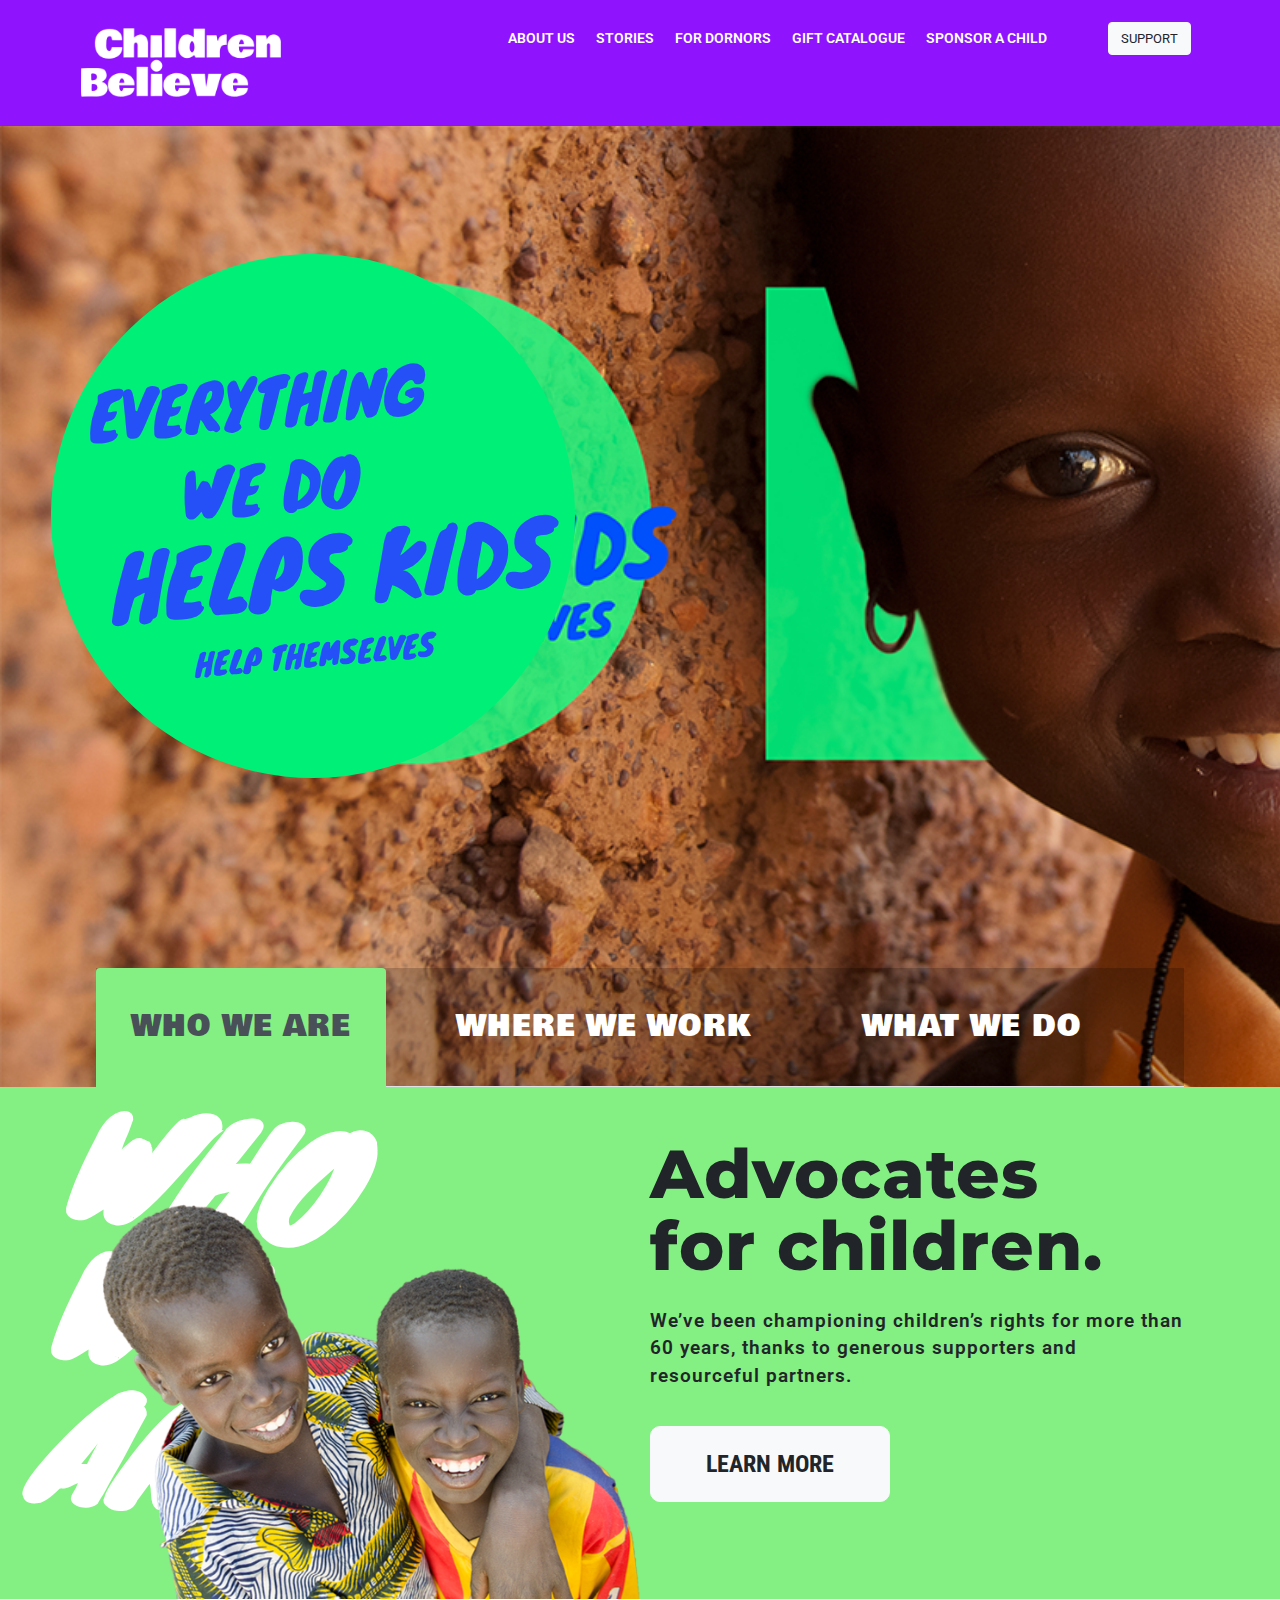
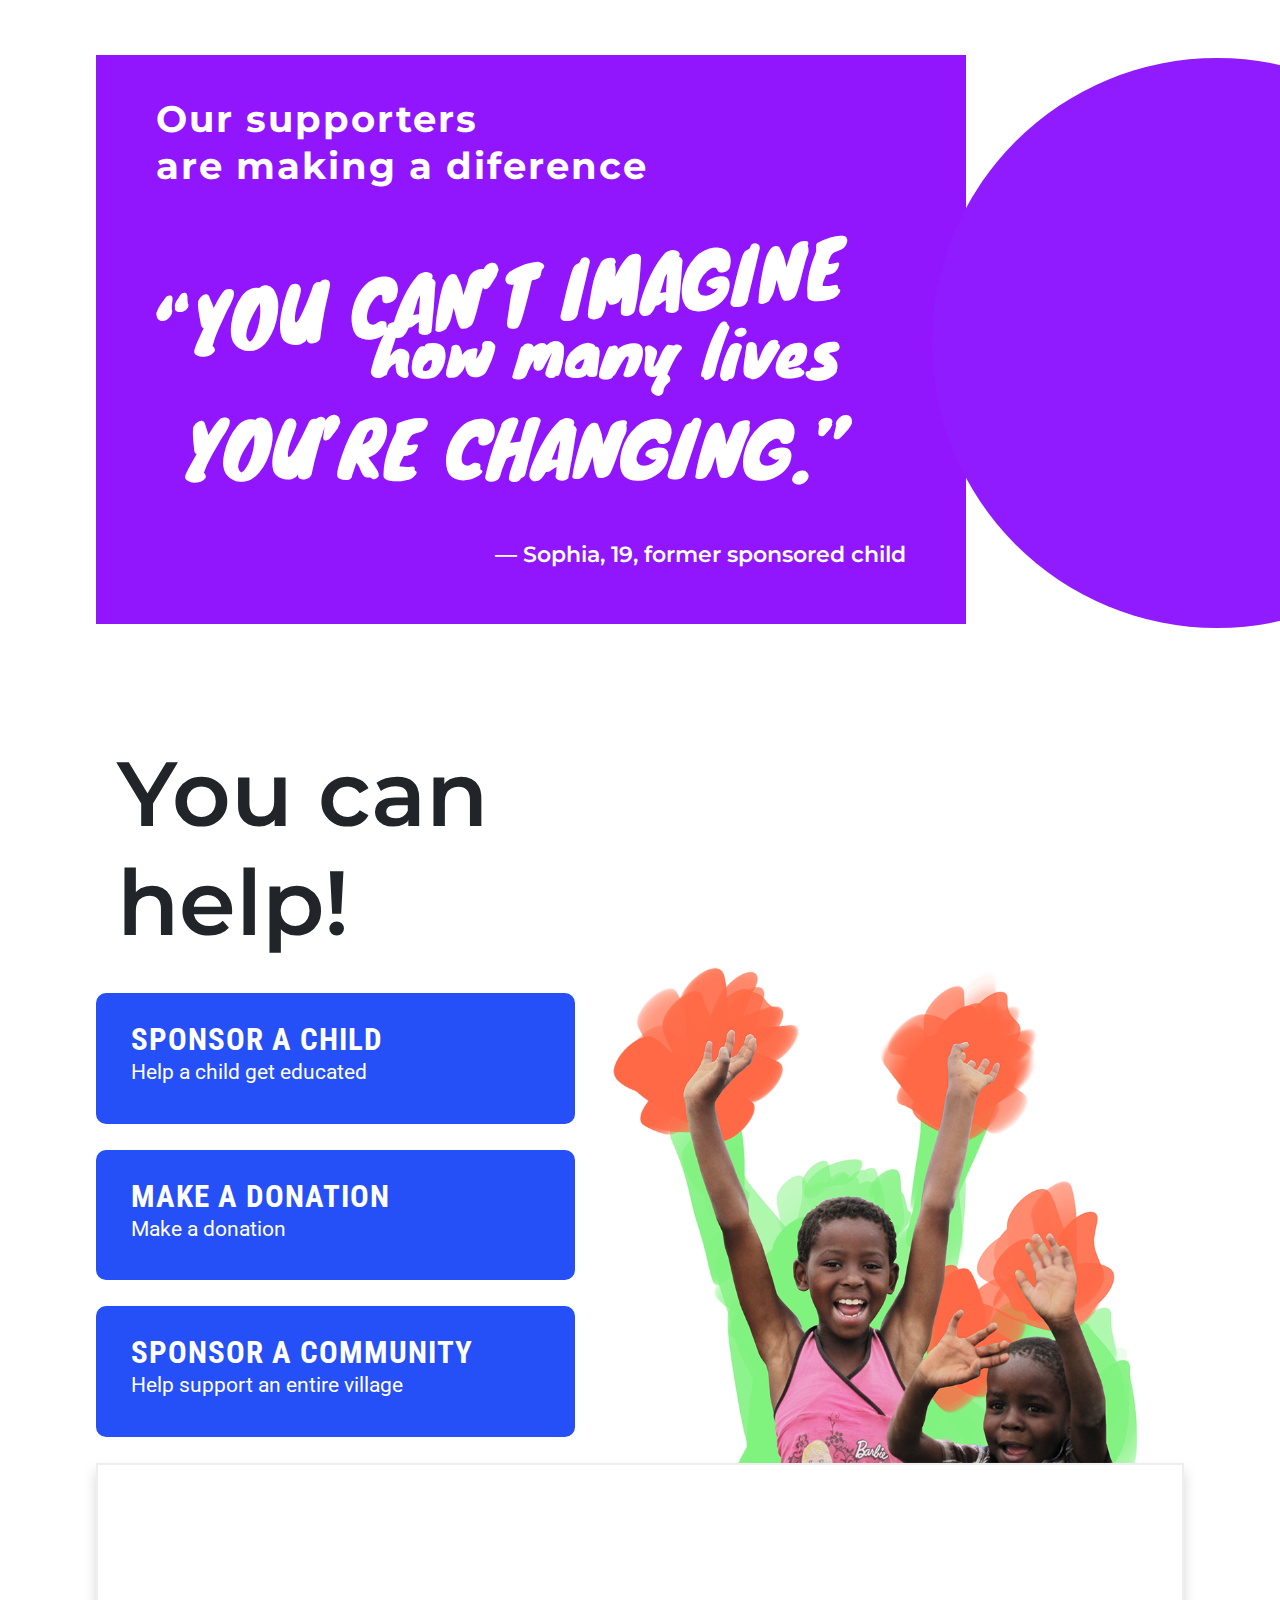
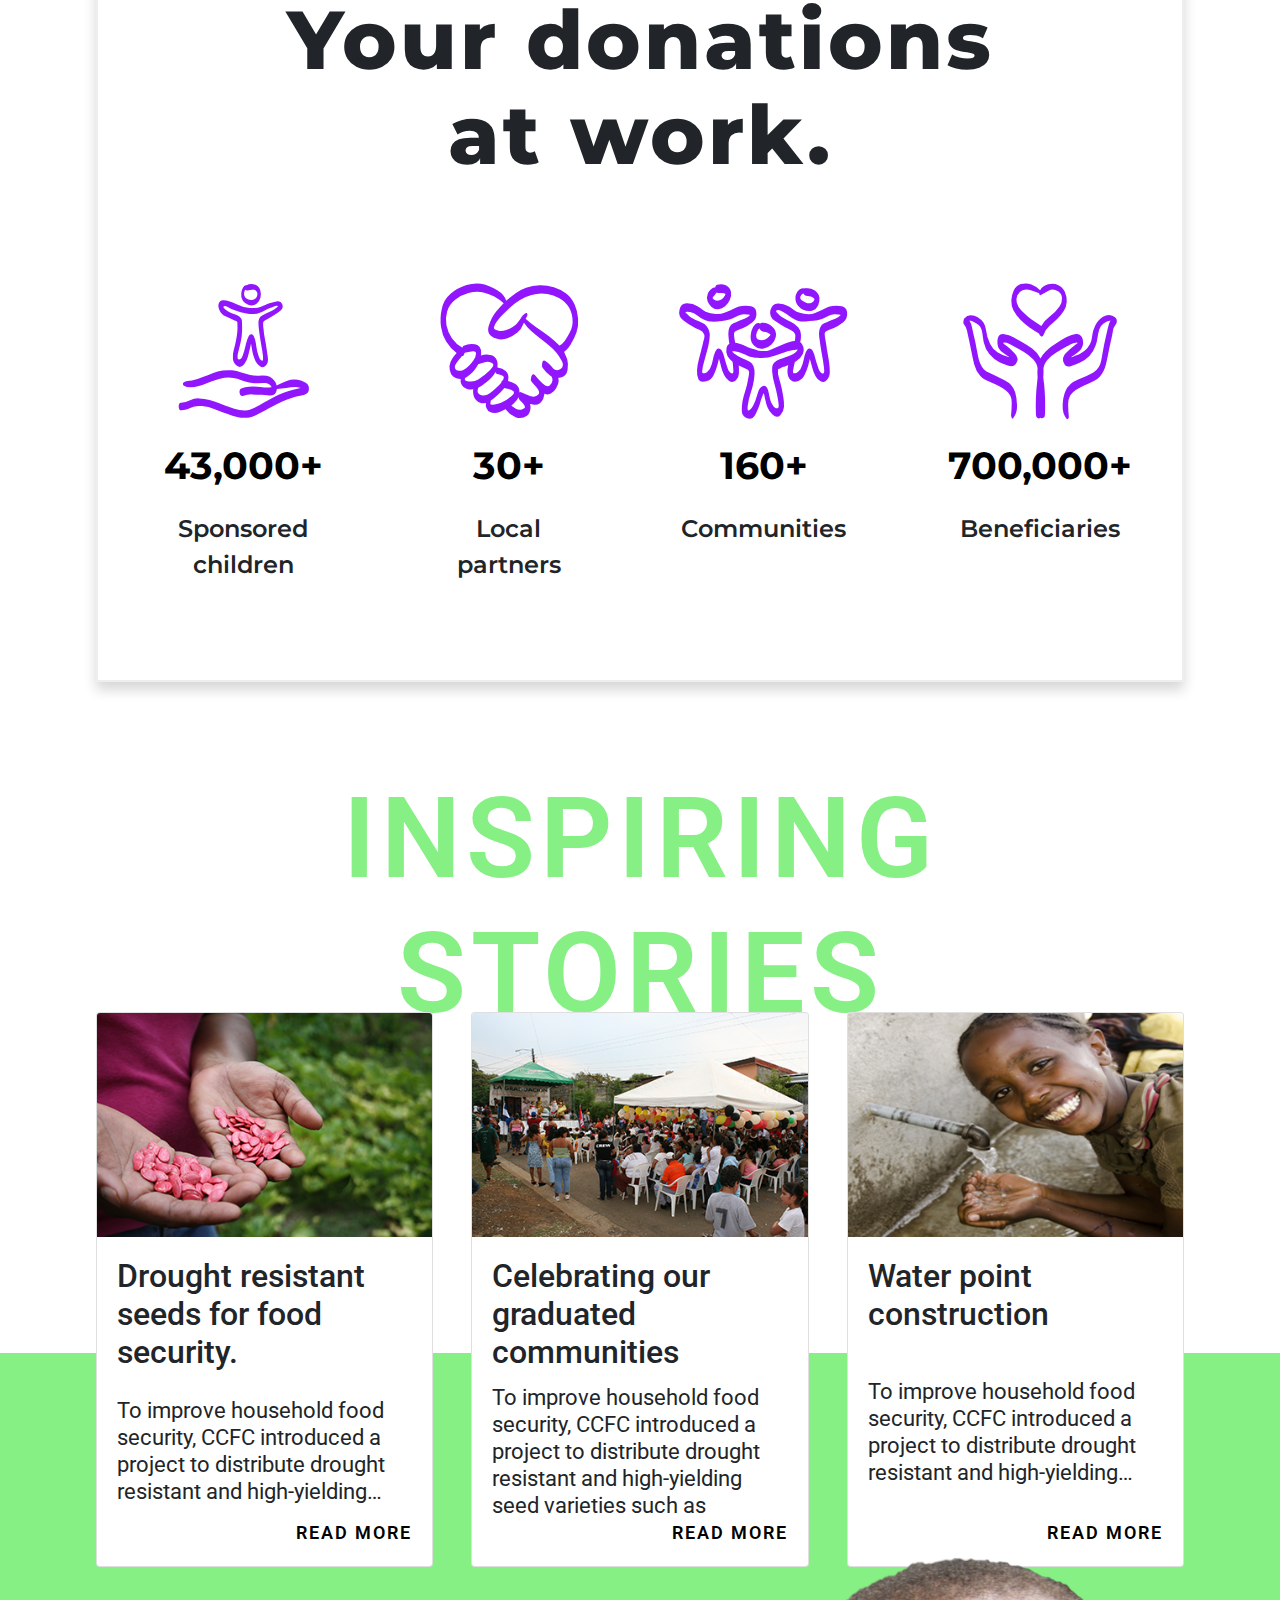
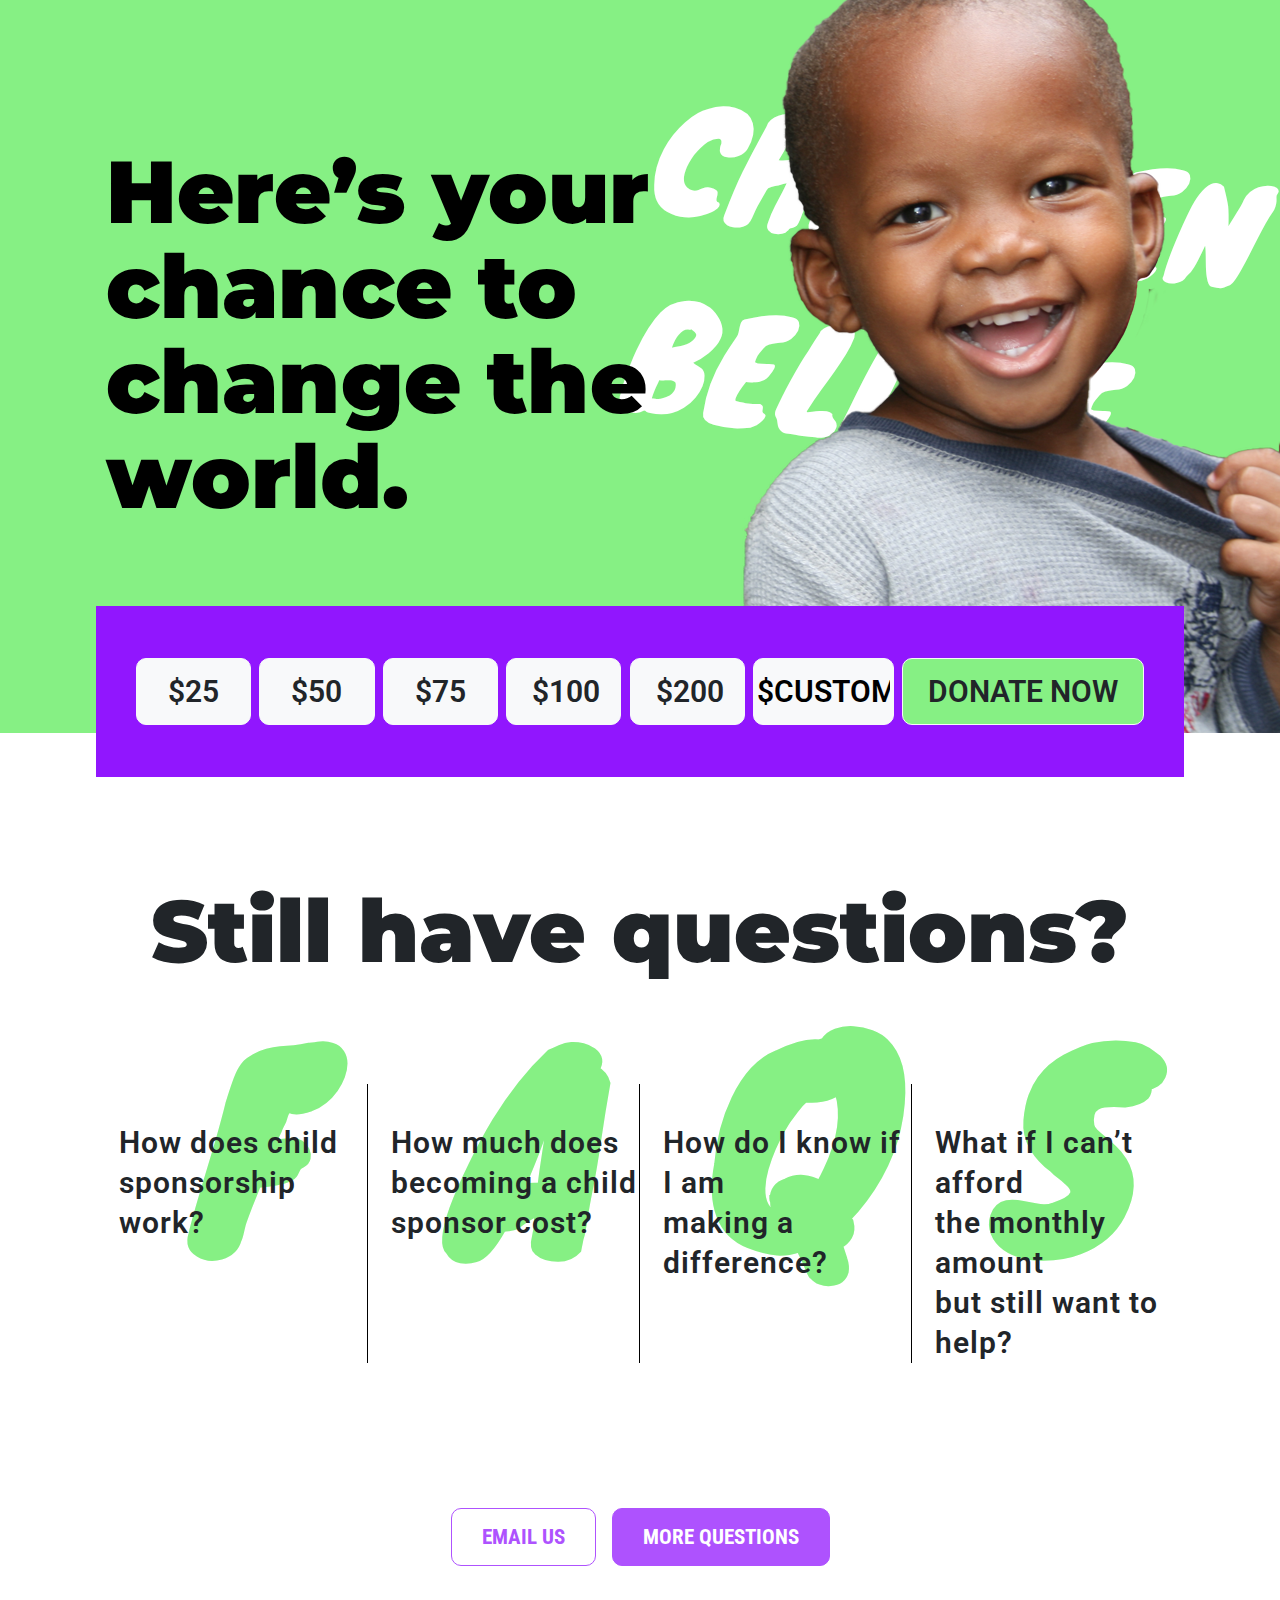
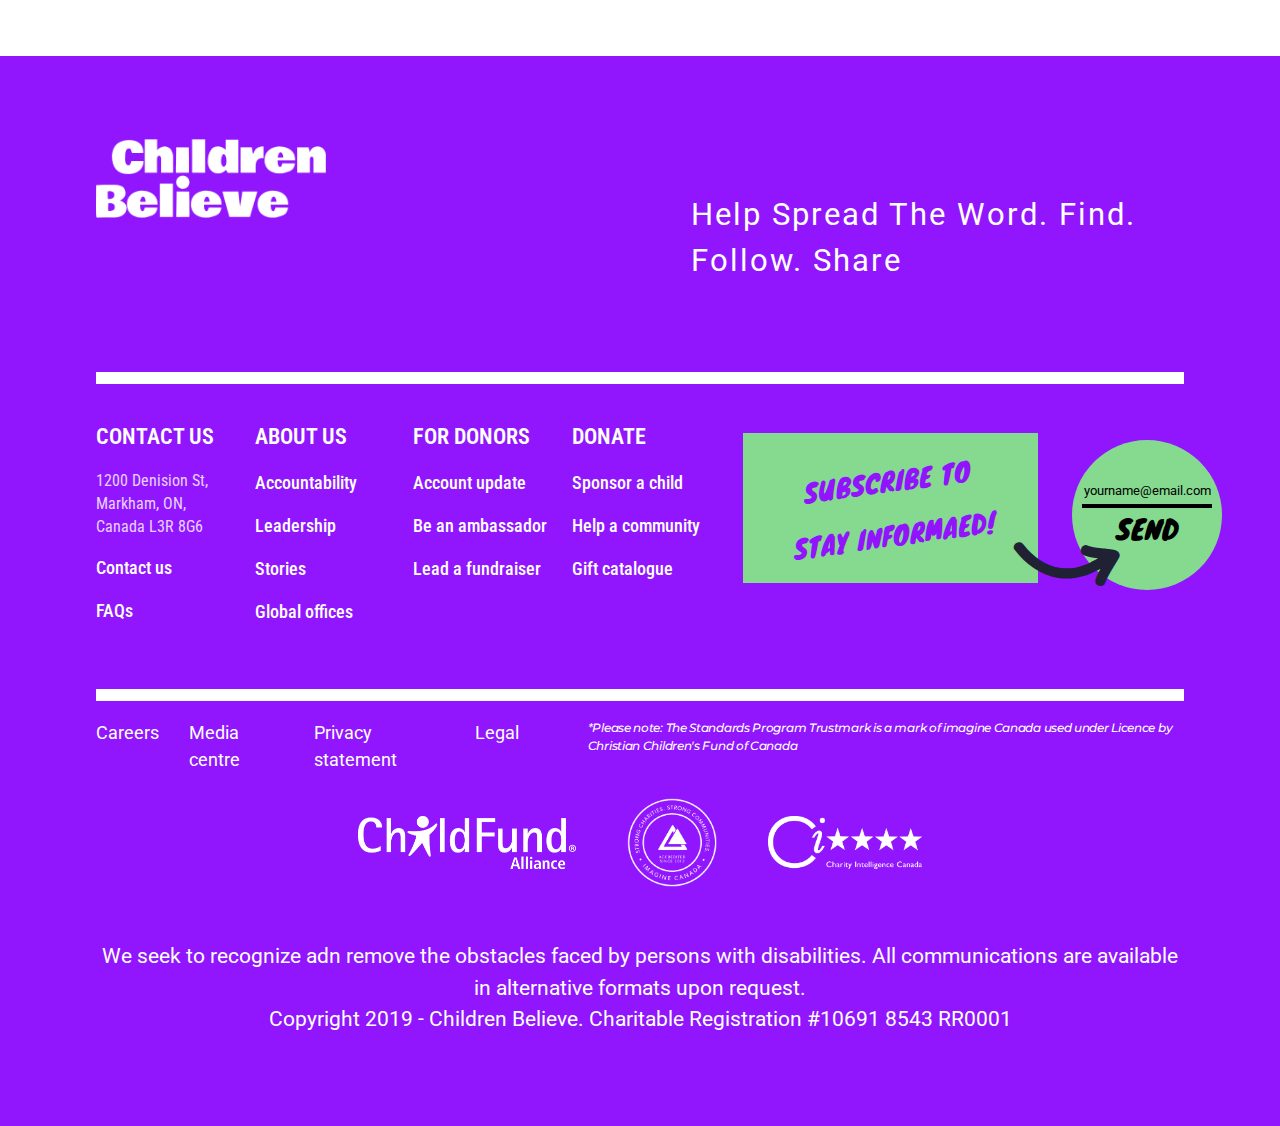
==== commit e64db692: "navbar complete" ====
--- a/index.html
+++ b/index.html
@@ -9,9 +9,9 @@
   <link href='https://fonts.googleapis.com/css?family=Bowlby+One' rel='stylesheet'>
   <link href='https://fonts.googleapis.com/css?family=Roboto+Condensed:700' rel='stylesheet' type='text/css'>
   <link href="https://fonts.googleapis.com/css?family=Archivo+Black|Bowlby+One|Bowlby+One+SC|Fjalla+One|IM+Fell+DW+Pica|Knewave|Lato:300,400,700|Montserrat:300,300i,400,400i,500,500i,600,600i,700,700i,800,800i|Roboto+Condensed:300,300i,400,400i,700,700i|Roboto:300,300i,400,400i,500,500i,700,700i,900,900i|Schoolbell&amp;display=swap&amp;subset=latin-ext" rel="stylesheet">
-
+  <link href="https://fonts.googleapis.com/css?family=Archivo+Black|Bowlby+One|Bowlby+One+SC|Fjalla+One|IM+Fell+DW+Pica|Knewave|Lato:300,400,700|Montserrat:300,300i,400,400i,500,500i,600,600i,700,700i,800,800i|Roboto+Condensed:300,300i,400,400i,700,700i|Roboto:300,300i,400,400i,500,500i,700,700i,900,900i|Schoolbell&amp;display=swap&amp;subset=latin-ext" rel="stylesheet">
   <link rel="stylesheet" href="https://use.fontawesome.com/releases/v5.8.2/css/all.css" integrity="sha384-oS3vJWv+0UjzBfQzYUhtDYW+Pj2yciDJxpsK1OYPAYjqT085Qq/1cq5FLXAZQ7Ay" crossorigin="anonymous">
-  <!--<link rel="stylesheet" type="text/css" href="//fonts.googleapis.com/css?family=Knewave"/>-->
+  <link rel="stylesheet" href="https://use.fontawesome.com/releases/v5.8.2/css/all.css" integrity="sha384-oS3vJWv+0UjzBfQzYUhtDYW+Pj2yciDJxpsK1OYPAYjqT085Qq/1cq5FLXAZQ7Ay" crossorigin="anonymous">
 
   <script src="https://ajax.googleapis.com/ajax/libs/jquery/3.4.0/jquery.min.js"></script>
   <script src="https://cdnjs.cloudflare.com/ajax/libs/popper.js/1.14.7/umd/popper.min.js"></script>
@@ -27,21 +27,90 @@
     <!-- header section -->
     <div class="d-flex justify-content-between header-section">
 
-      <div class="logo-part">
-      </div>
-
-      <div class="navbar-part">
-        <nav class="navbar navbar-expand-sm">
-          <!-- Links -->
-          <ul class="navbar-nav">
+      <!--<div class="logo-part">-->
+      <!--</div>-->
+
+      <!--<div class="navbar-part">-->
+        <!--<nav class="navbar navbar-expand-sm">-->
+          <!--&lt;!&ndash; Links &ndash;&gt;-->
+          <!--<ul class="navbar-nav">-->
+            <!--<li class="nav-item">-->
+              <!--<a class="nav-link" href="/pages/mission.html">ABOUT US</a>-->
+            <!--</li>-->
+            <!--<li class="nav-item">-->
+              <!--<a class="nav-link" href="#">STORIES</a>-->
+            <!--</li>-->
+            <!--<li class="nav-item">-->
+              <!--<a class="nav-link" href="#">FOR DONORS</a>-->
+            <!--</li>-->
+            <!--<li class="nav-item">-->
+              <!--<a class="nav-link" href="#">GIFT CATALOGUE</a>-->
+            <!--</li>-->
+            <!--<li class="nav-item">-->
+              <!--<a class="nav-link" href="#">SPONSOR A CHILD</a>-->
+            <!--</li>-->
+          <!--</ul>-->
+          <!--<i class="fas fa-bars" onclick="openNav()"></i>-->
+          <!--<div id="myNav" class="overlay d-md-none d-sm-block">-->
+            <!--<a href="javascript:void(0)" class="closebtn" onclick="closeNav()">&times;</a>-->
+            <!--<div class="overlay-content">-->
+              <!--<a href="#homepage.html">ABOUT US</a>-->
+              <!--<a href="">STORIES</a>-->
+              <!--<a href="">FOR DONORS</a>-->
+              <!--<a href="">GIFT CATALOGUE</a>-->
+              <!--<a href="#sneakers.html">SPONSOR A CHILD</a>-->
+            <!--</div>-->
+          <!--</div>-->
+        <!--</nav>-->
+      <!--</div>-->
+
+      <!--<div class="contact-part">-->
+        <!--<i class="fa fa-search"></i>-->
+        <!--<div class="custom-dropdown-menu">-->
+          <!--<div class="input-group mb-3">-->
+            <!--<input type="text" class="form-control" placeholder="Search">-->
+            <!--<div class="input-group-append">-->
+              <!--<button class="btn btn-success" type="submit">Go</button>-->
+            <!--</div>-->
+          <!--</div>-->
+        <!--</div>-->
+
+        <!--<i class="fas fa-shopping-basket"></i>-->
+        <!--<i class="fa fa-phone"></i>-->
+
+        <!--<button  type="button" class="btn btn-light">SUPPORT</button>-->
+      <!--</div>-->
+
+      <nav class="navbar navbar-expand-lg navbar-dark static-top custom-navbar">
+
+        <a class="navbar-brand" href="#">
+          <img src="img/home/logo.png"/>
+        </a>
+        <button class="navbar-toggler" type="button" data-toggle="collapse" data-target="#navbarResponsive" aria-controls="navbarResponsive" aria-expanded="false" aria-label="Toggle navigation">
+          <span class="navbar-toggler-icon"></span>
+        </button>
+        <div class="collapse navbar-collapse" id="navbarResponsive">
+          <ul class="navbar-nav ml-auto">
+            <li class="nav-item active">
+              <a class="nav-link btn-sub-menu" href="#">
+                ABOUT US
+              </a>
+              <div class="custom-sub-dropdown-menu">
+                <a class="dropdown-item" href="#">WHO WE ARE</a>
+                <a class="dropdown-item" href="#">WHERE WE WORK</a>
+                <a class="dropdown-item" href="#">WHAT WE DO</a>
+              </div>
+            </li>
             <li class="nav-item">
-              <a class="nav-link" href="/pages/mission.html">ABOUT US</a>
+              <a class="nav-link btn-sub-menu" href="#">STORIES</a>
+              <div class="custom-sub-dropdown-menu">
+                <a class="dropdown-item" href="#">WHO WE ARE</a>
+                <a class="dropdown-item" href="#">WHERE WE WORK</a>
+                <a class="dropdown-item" href="#">WHAT WE DO</a>
+              </div>
             </li>
             <li class="nav-item">
-              <a class="nav-link" href="#">STORIES</a>
-            </li>
-            <li class="nav-item">
-              <a class="nav-link" href="#">FOR DONORS</a>
+              <a class="nav-link" href="#">FOR DORNORS</a>
             </li>
             <li class="nav-item">
               <a class="nav-link" href="#">GIFT CATALOGUE</a>
@@ -49,37 +118,31 @@
             <li class="nav-item">
               <a class="nav-link" href="#">SPONSOR A CHILD</a>
             </li>
+
+            <!--contact part-->
+            <li class="nav-item contact-part">
+              <a class="nav-link" href="#"><i class="fa fa-search"></i></a>
+              <div class="custom-dropdown-menu">
+                <div class="input-group mb-3">
+                  <input type="text" class="form-control" placeholder="Search">
+                  <div class="input-group-append">
+                    <button class="btn btn-success" type="submit">Go</button>
+                  </div>
+                </div>
+              </div>
+            </li>
+            <li class="nav-item contact-part">
+              <a class="nav-link" href="#"><i class="fas fa-shopping-basket"></i></a>
+            </li>
+            <li class="nav-item contact-part">
+              <a class="nav-link" href="#"><i class="fa fa-phone"></i></a>
+            </li>
+            <li class="nav-item serach-btn-container">
+              <a class="nav-link" href="#"><button  type="button" class="btn btn-light">SUPPORT</button></a>
+            </li>
           </ul>
-          <i class="fas fa-bars" onclick="openNav()"></i>
-          <div id="myNav" class="overlay d-md-none d-sm-block">
-            <a href="javascript:void(0)" class="closebtn" onclick="closeNav()">&times;</a>
-            <div class="overlay-content">
-              <a href="#homepage.html">ABOUT US</a>
-              <a href="">STORIES</a>
-              <a href="">FOR DONORS</a>
-              <a href="">GIFT CATALOGUE</a>
-              <a href="#sneakers.html">SPONSOR A CHILD</a>
-            </div>
-          </div>
-        </nav>
-      </div>
-
-      <div class="contact-part">
-        <i class="fa fa-search"></i>
-        <div class="custom-dropdown-menu">
-          <div class="input-group mb-3">
-            <input type="text" class="form-control" placeholder="Search">
-            <div class="input-group-append">
-              <button class="btn btn-success" type="submit">Go</button>
-            </div>
-          </div>
-        </div>
-
-        <i class="fas fa-shopping-basket"></i>
-        <i class="fa fa-phone"></i>
-
-        <button  type="button" class="btn btn-light">SUPPORT</button>
-      </div>
+        </div>
+      </nav>
     </div>
 
     <!-- image section -->
@@ -449,10 +512,5 @@
 
   </div>
 </body>
-<link href="https://fonts.googleapis.com/css?family=Archivo+Black|Bowlby+One|Bowlby+One+SC|Fjalla+One|IM+Fell+DW+Pica|Knewave|Lato:300,400,700|Montserrat:300,300i,400,400i,500,500i,600,600i,700,700i,800,800i|Roboto+Condensed:300,300i,400,400i,700,700i|Roboto:300,300i,400,400i,500,500i,700,700i,900,900i|Schoolbell&amp;display=swap&amp;subset=latin-ext" rel="stylesheet">
-<link rel="stylesheet" href="https://use.fontawesome.com/releases/v5.8.2/css/all.css" integrity="sha384-oS3vJWv+0UjzBfQzYUhtDYW+Pj2yciDJxpsK1OYPAYjqT085Qq/1cq5FLXAZQ7Ay" crossorigin="anonymous">
-<script src="https://code.jquery.com/jquery-3.3.1.slim.min.js" integrity="sha384-q8i/X+965DzO0rT7abK41JStQIAqVgRVzpbzo5smXKp4YfRvH+8abtTE1Pi6jizo" crossorigin="anonymous"></script>
-<script src="https://stackpath.bootstrapcdn.com/bootstrap/4.3.1/js/bootstrap.min.js" integrity="sha384-JjSmVgyd0p3pXB1rRibZUAYoIIy6OrQ6VrjIEaFf/nJGzIxFDsf4x0xIM+B07jRM" crossorigin="anonymous"></script>
-<script defer="" src="https://i.icomoon.io/public/d51cbecea9/cb-font-icons/svgxuse.js"></script>
 <script src="js/common.js"></script>
 </html>--- a/css/common.css
+++ b/css/common.css
@@ -40,27 +40,6 @@
   width: 77.6vw;
 }
 
-/*header search dropdown*/
-.custom-dropdown-menu {
-  width: 238px;
-  justify-content: space-between;
-  position: absolute;
-  display: none;
-  margin-left: -35px;
-  margin-top: 71px;
-}
-.custom-dropdown-menu.active {
-  display: block;
-}
-.custom-dropdown-menu button {
-  margin: 0 !important;
-  width: 30px !important;
-  font-size: 16px !important;
-  padding: 5px 43px 0 21px !important;
-  text-align: center;
-  color: white;
-}
-
 /*custom component*/
 .custom-btn-normal {
   border-radius: 10px;
--- a/css/header.css
+++ b/css/header.css
@@ -3,246 +3,105 @@
 
 .header-section {
   background-color: #9013fe;
-  padding: 55px 81px 50px;
+  padding: 0 81px;
   font-size: 1rem;
   color: white;
   align-items: center;
 }
 
-/*.header-section .logo-part {*/
-  /*font-size: 2rem;*/
-  /*font-family: 'Montserrat', sans-serif;*/
-  /*width: 14.6%;*/
-  /*background-image: url('../img/home/logo.png');*/
-  /*background-repeat: no-repeat;*/
-  /*background-size: contain;*/
-  /*height: 86px;*/
-/*}*/
-
-/*.header-section .navbar-part {*/
-  /*width: 60%;*/
-  /*justify-content: center;*/
-  /*display: flex;*/
-/*}*/
-
-/*.header-section .navbar-part .navbar {*/
-  /*font-size: 1.4rem;*/
-  /*width: 100%;*/
-  /*justify-content: flex-end;*/
-  /*padding-top: 1.3rem;*/
-/*}*/
-
-/*.header-section .navbar-part .navbar ul {*/
-  /*width: 100% !important;*/
-  /*justify-content: flex-end;*/
-/*}*/
-
-/*.header-section .navbar-part .navbar ul li {*/
-  /*margin: 0 1.6%;*/
-  /*font-weight: 600;*/
-/*}*/
-
-/*.header-section .navbar-part .navbar ul li a {*/
-  /*color: white;*/
-/*}*/
-
-/*.header-section .fa-bars {*/
-  /*display: none;*/
-/*}*/
-
-/*.header-section .contact-part {*/
-  /*width: 25.9%;*/
-  /*border-left: solid 1px white;*/
-  /*font-size: 29px;*/
-  /*display: flex;*/
-  /*align-items: center;*/
-  /*padding-left: 35px;*/
-  /*font-weight: normal;*/
-  /*padding-top: 10px;*/
-/*}*/
-
-/*.header-section .contact-part i {*/
-  /*margin: 0 14px;*/
-  /*transform: rotate(90deg);*/
-  /*cursor: pointer;*/
-/*}*/
-
-/*.header-section .contact-part .fa-shopping-basket {*/
-  /*font-family: 'icomoon' !important;*/
-  /*transform: none;*/
-/*}*/
-
-/*.header-section .contact-part .fa-shopping-basket:before {*/
-  /*content: "\e95c";*/
-/*}*/
-
-/*.header-section .contact-part button {*/
-  /*margin-left: 30px;*/
-  /*font-size: 30px;*/
-  /*font-weight: 600;*/
-  /*padding: 14px 26px;*/
-  /*color: #9116fe;*/
-/*}*/
-
-/*@media (max-width: 1750px) {*/
-  /*.header-section {*/
-    /*padding: 55px 25px 50px;*/
-  /*}*/
-
-  /*.header-section .navbar-part .navbar ul li a {*/
-    /*padding: 0;*/
-    /*font-size: 18px;*/
-  /*}*/
-
-  /*.header-section .contact-part {*/
-    /*font-size: 20px;*/
-    /*display: flex;*/
-    /*padding-left: 15px;*/
-    /*padding-top: 10px;*/
-  /*}*/
-
-  /*.header-section .contact-part button {*/
-    /*font-weight: 600;*/
-    /*color: #9116fe;*/
-    /*margin-left: 10px;*/
-    /*font-size: 21px;*/
-    /*padding: 10px;*/
-  /*}*/
-/*}*/
-
-/*@media (max-width: 1199px) {*/
-  /*.header-section {*/
-    /*display: block !important;*/
-    /*padding: 20px 20px 20px;*/
-  /*}*/
-
-  /*.header-section .logo-part {*/
-    /*float: left;*/
-    /*font-size: 2rem;*/
-    /*font-family: 'Montserrat', sans-serif;*/
-    /*width: 20%;*/
-    /*background-image: url('../img/home/logo.png');*/
-    /*background-repeat: no-repeat;*/
-    /*background-size: contain;*/
-    /*height: 86px;*/
-    /*position: absolute;*/
-    /*margin-top: 30px;*/
-  /*}*/
-
-  /*.header-section .navbar-part {*/
-    /*display: flex;*/
-    /*width: 80%;*/
-    /*justify-content: center;*/
-    /*float: right;*/
-  /*}*/
-
-  /*.header-section .navbar-part .navbar {*/
-    /*font-size: 1rem;*/
-    /*width: 100%;*/
-    /*justify-content: flex-end;*/
-    /*padding-top: 2rem;*/
-  /*}*/
-
-  /*.header-section .navbar-part .navbar ul {*/
-    /*width: 100% !important;*/
-    /*justify-content: flex-end;*/
-  /*}*/
-
-  /*.header-section .navbar-part .navbar ul li {*/
-    /*margin: 0 1%;*/
-  /*}*/
-
-  /*.header-section .navbar-part .navbar ul li a {*/
-    /*font-size: 15px;*/
-  /*}*/
-/*}*/
-
-/*@media (max-width: 767px) {*/
-  /*.header-section .logo-part {*/
-    /*height: 8vh;*/
-    /*width: 50vw;*/
-    /*position: unset;*/
-    /*margin: 0;*/
-  /*}*/
-
-  /*.header-section .navbar-part {*/
-    /*width: unset;*/
-  /*}*/
-
-  /*.header-section .navbar-part .navbar {*/
-    /*padding: 0;*/
-    /*font-size: 2.4rem;*/
-    /*width: 100% !important;*/
-  /*}*/
-
-  /*.header-section .fa-bars {*/
-    /*display: block;*/
-  /*}*/
-
-  /*.navbar-nav {*/
-    /*display: none;*/
-  /*}*/
-
-  /*.header-section .contact-part {*/
-    /*justify-content: space-between;*/
-  /*}*/
-
-  /*.header-section .contact-part button {*/
-    /*font-size: 16px;*/
-    /*padding: 5px;*/
-  /*}*/
-/*}*/
-
-/*!*mobile header style*!*/
-/*.overlay {*/
-  /*height: 100%;*/
-  /*width: 0;*/
-  /*position: fixed;*/
-  /*z-index: 1;*/
-  /*top: 0;*/
-  /*right: 0;*/
-  /*background-color: #9013fe;*/
-  /*overflow-x: hidden;*/
-  /*transition: 0.5s;*/
-/*}*/
-/*.overlay-content {*/
-  /*position: relative;*/
-  /*top: 19%;*/
-  /*width: 100%;*/
-  /*left: 9%;*/
-/*}*/
-/*.overlay a {*/
-  /*padding: 8px;*/
-  /*font-family: "Roboto", sans-serif;*/
-  /*text-decoration: none;*/
-  /*font-size: 33px;*/
-  /*color: #fff;*/
-  /*font-weight: 700;*/
-  /*display: block;*/
-  /*transition: 0.3s;*/
-/*}*/
-/*.overlay a:hover, .overlay a:focus {*/
-  /*color: #ffb800;*/
-/*}*/
-/*.overlay .closebtn {*/
-  /*position: absolute;*/
-  /*top: 20px;*/
-  /*left: 45px;*/
-  /*font-size: 60px;*/
-/*}*/
-
-/*@media screen and (max-height: 450px) {*/
-  /*.overlay a {*/
-    /*font-size: 20px*/
-  /*}*/
-  /*.overlay .closebtn {*/
-    /*font-size: 40px;*/
-    /*top: 15px;*/
-    /*right: 35px;*/
-  /*}*/
-/*}*/
-
 .custom-navbar {
   width: 100%;
   background: transparent;
+  font-size: 20px;
+  align-items: flex-start;
+  padding: 0;
+}
+.custom-navbar .navbar-brand {
+  padding: 28px 0 29px;
+}
+.custom-navbar .navbar-brand img {
+  width: 200px;
+}
+.custom-navbar ul > li > a {
+  margin-right: 5px;
+  font-size: 14px;
+  font-weight: 600;
+  padding: 28px 5px 13px;
+  max-height: 62px;
+}
+.navbar-dark .navbar-nav .nav-link {
+  color: white;
+}
+.navbar-dark .navbar-nav .nav-link:hover {
+  background-color: white;
+  color: #901bfe;
+}
+.custom-navbar ul li a.active {
+  background-color: white;
+  color: #901bfe !important;
+}
+
+.custom-sub-dropdown-menu {
+  display: none;
+  background-color: white;
+  margin-left: 0;
+  padding: 13px 0;
+}
+.custom-sub-dropdown-menu.active {
+  display: flex;
+  position: absolute;
+}
+.custom-sub-dropdown-menu a {
+  color: #901bfe;
+
+}
+.custom-sub-dropdown-menu a:hover {
+  color: black;
+  text-decoration: underline;
+  background-color: white;
+}
+.contact-part > a {
+  padding: 10px 5px 10px !important;
+  margin-top: 20px !important;
+}
+.serach-btn-container a {
+  padding: 22px 3px !important;
+}
+.serach-btn-container a:hover {
+  background-color: #901bfe !important;
+}
+.serach-btn-container button {
+  font-size: 1vw;
+}
+
+/*header search dropdown*/
+.custom-dropdown-menu {
+  width: 238px;
+  justify-content: space-between;
+  position: absolute;
+  display: none;
+}
+.custom-dropdown-menu.active {
+  display: block;
+  margin-top: 7px;
+}
+.custom-dropdown-menu button {
+  margin: 0 !important;
+  width: 30px !important;
+  font-size: 16px !important;
+  padding: 5px 43px 0 21px !important;
+  text-align: center;
+  color: white;
+}
+
+@media (max-width: 991px) {
+  .custom-navbar {
+    align-items: center;
+  }
+  .custom-navbar ul > li > a {
+    font-size: 20px;
+  }
+  .custom-sub-dropdown-menu {
+    position: unset;
+  }
 }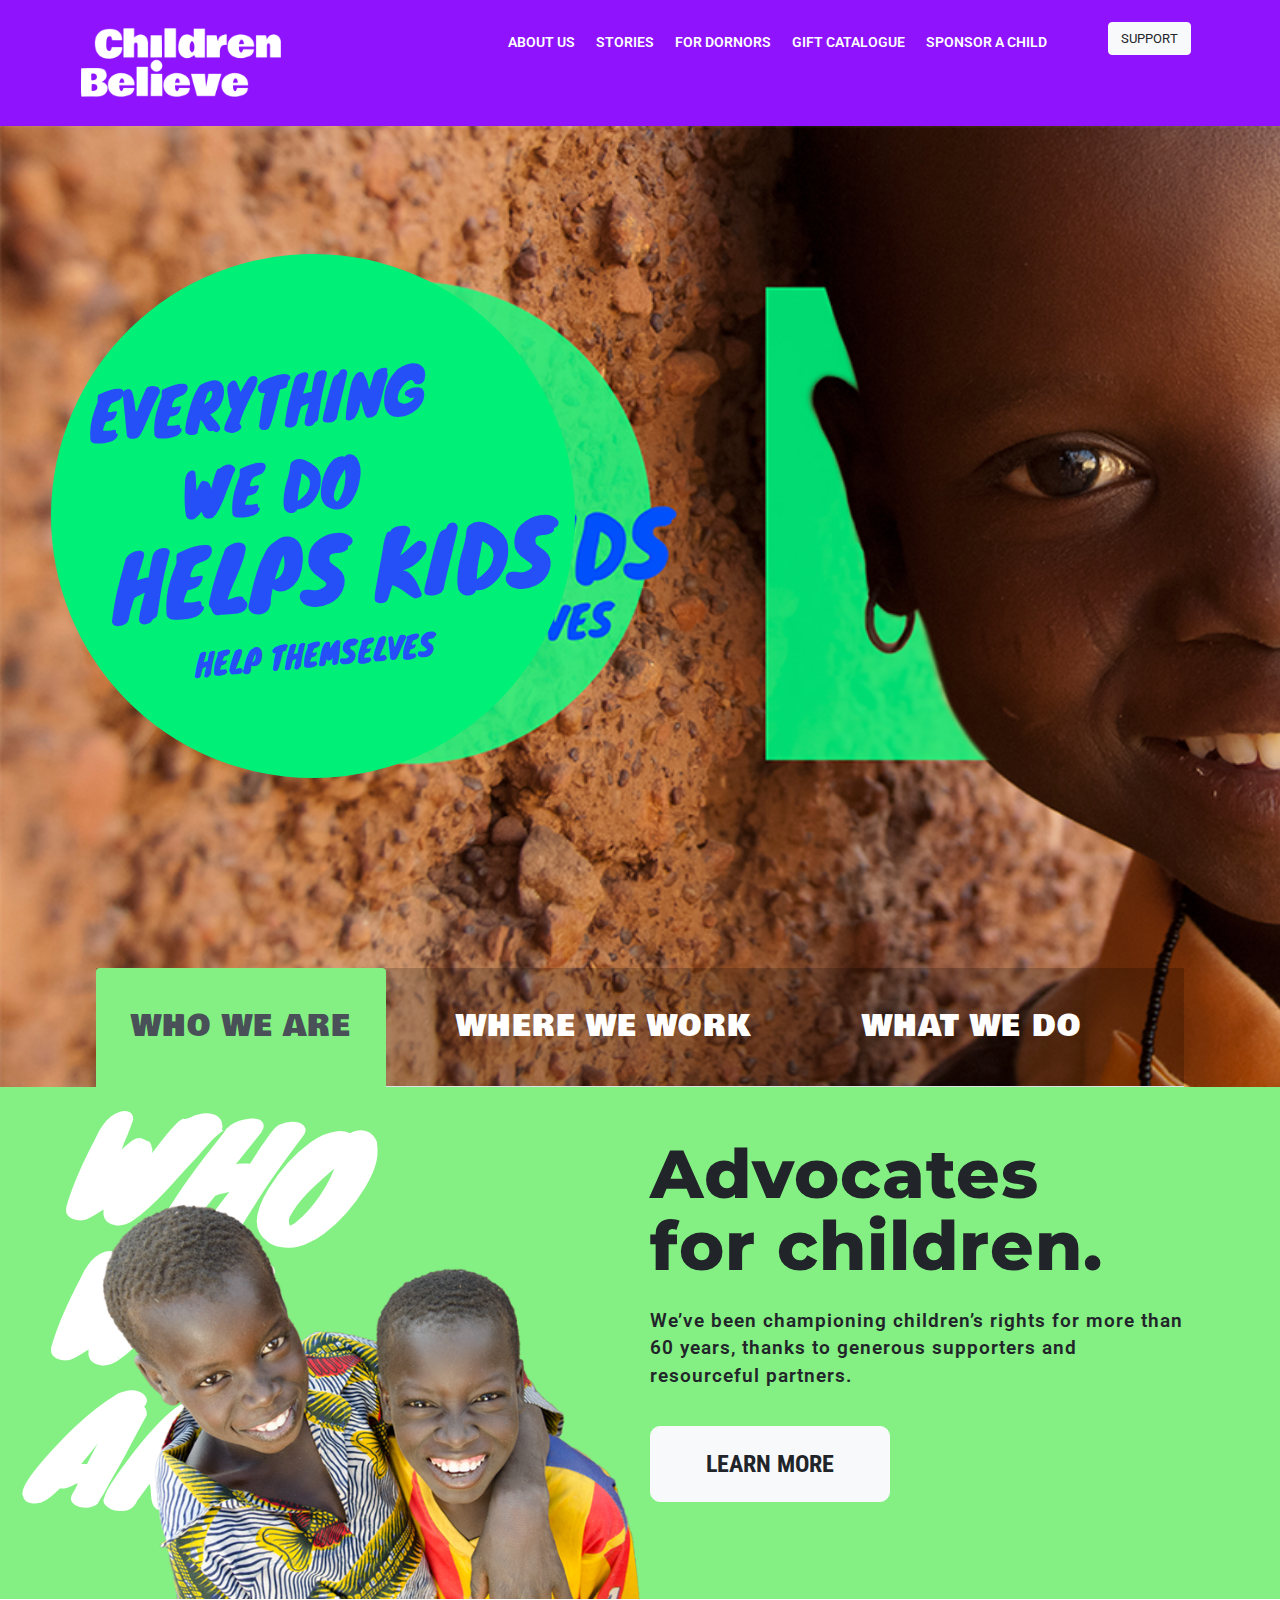
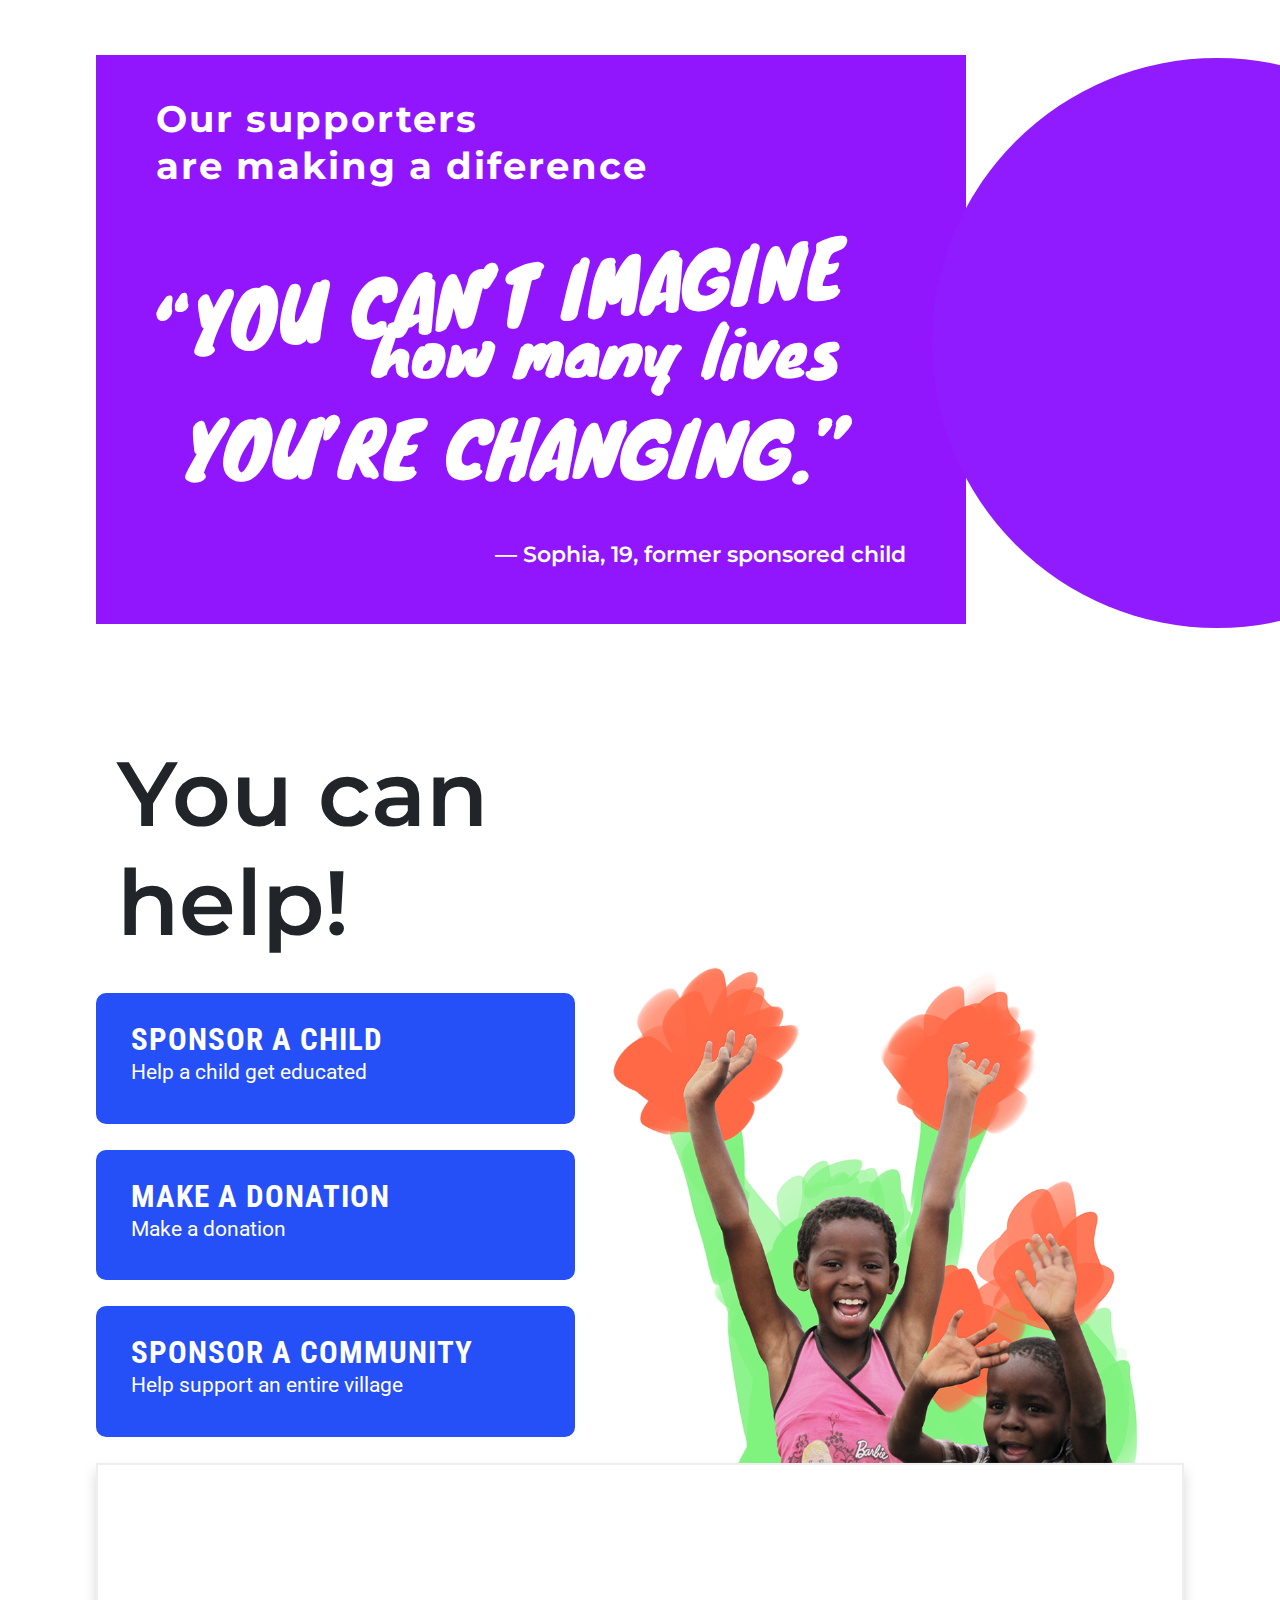
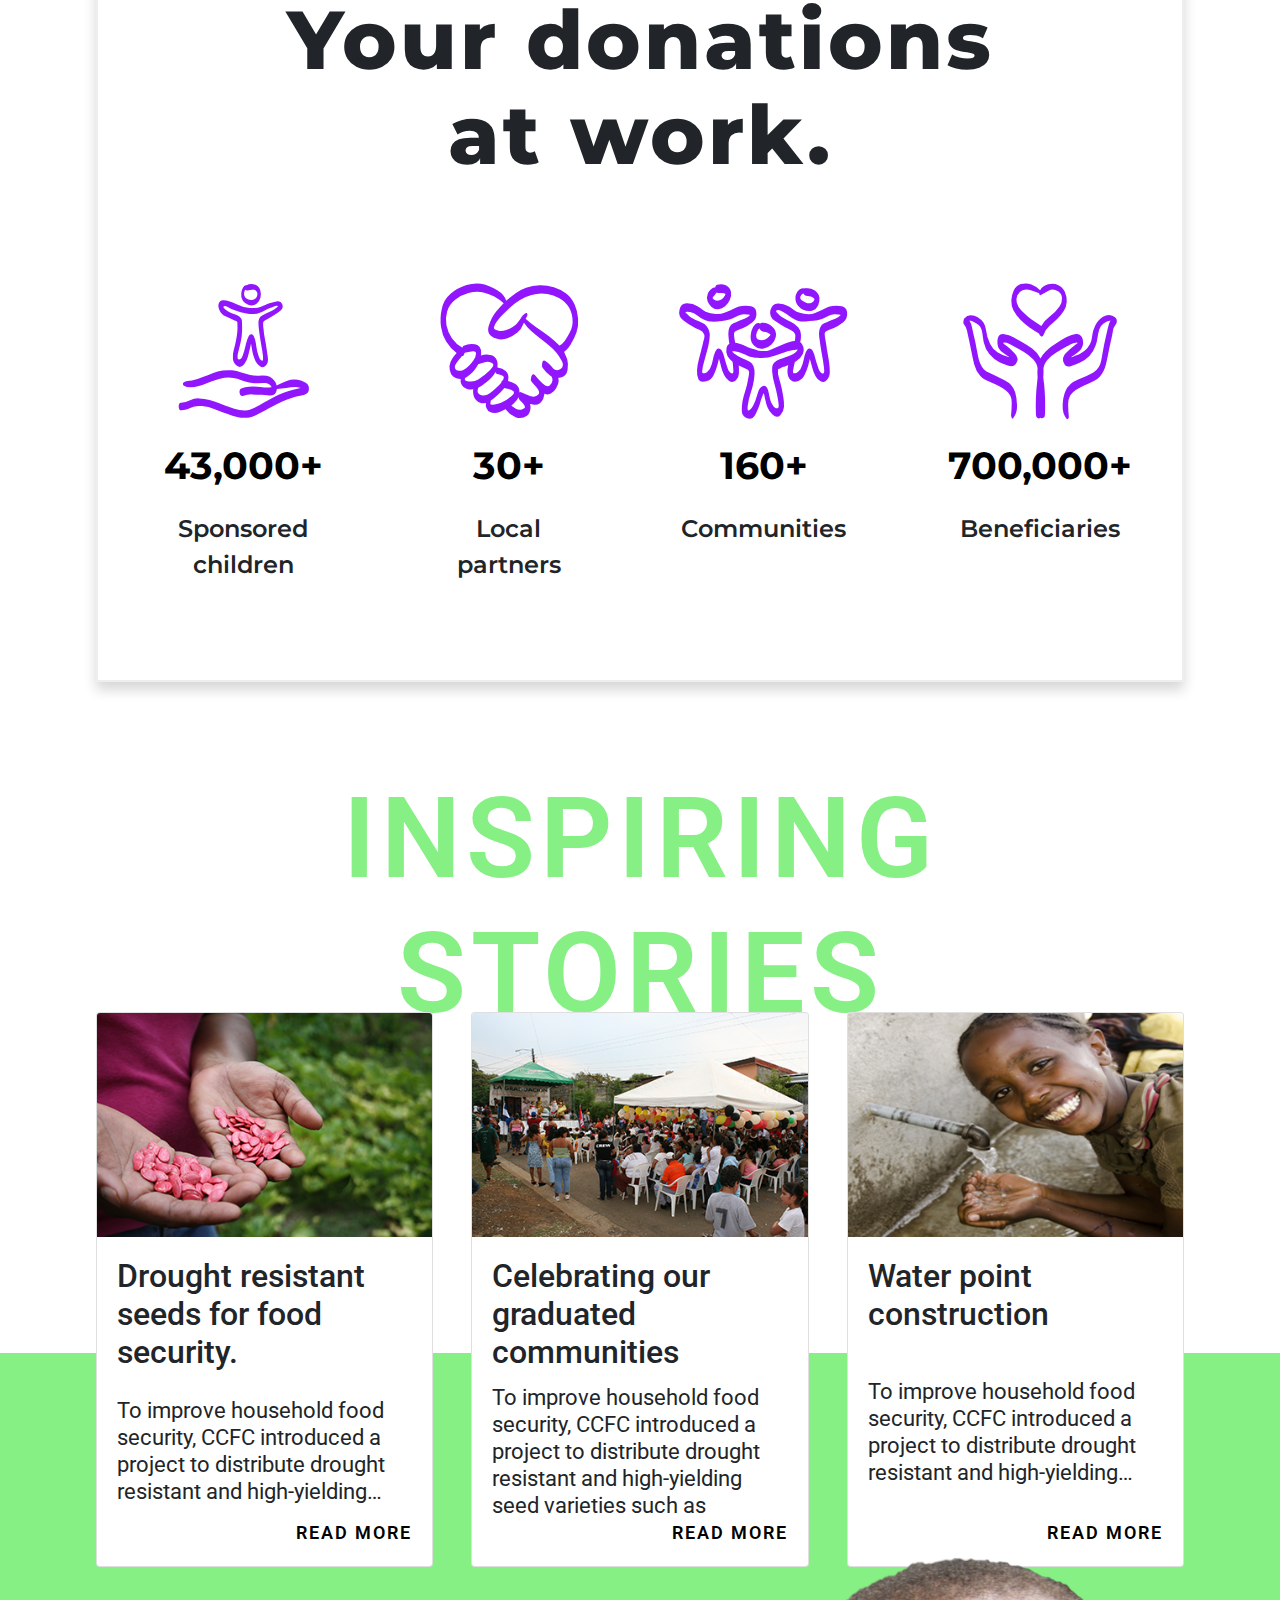
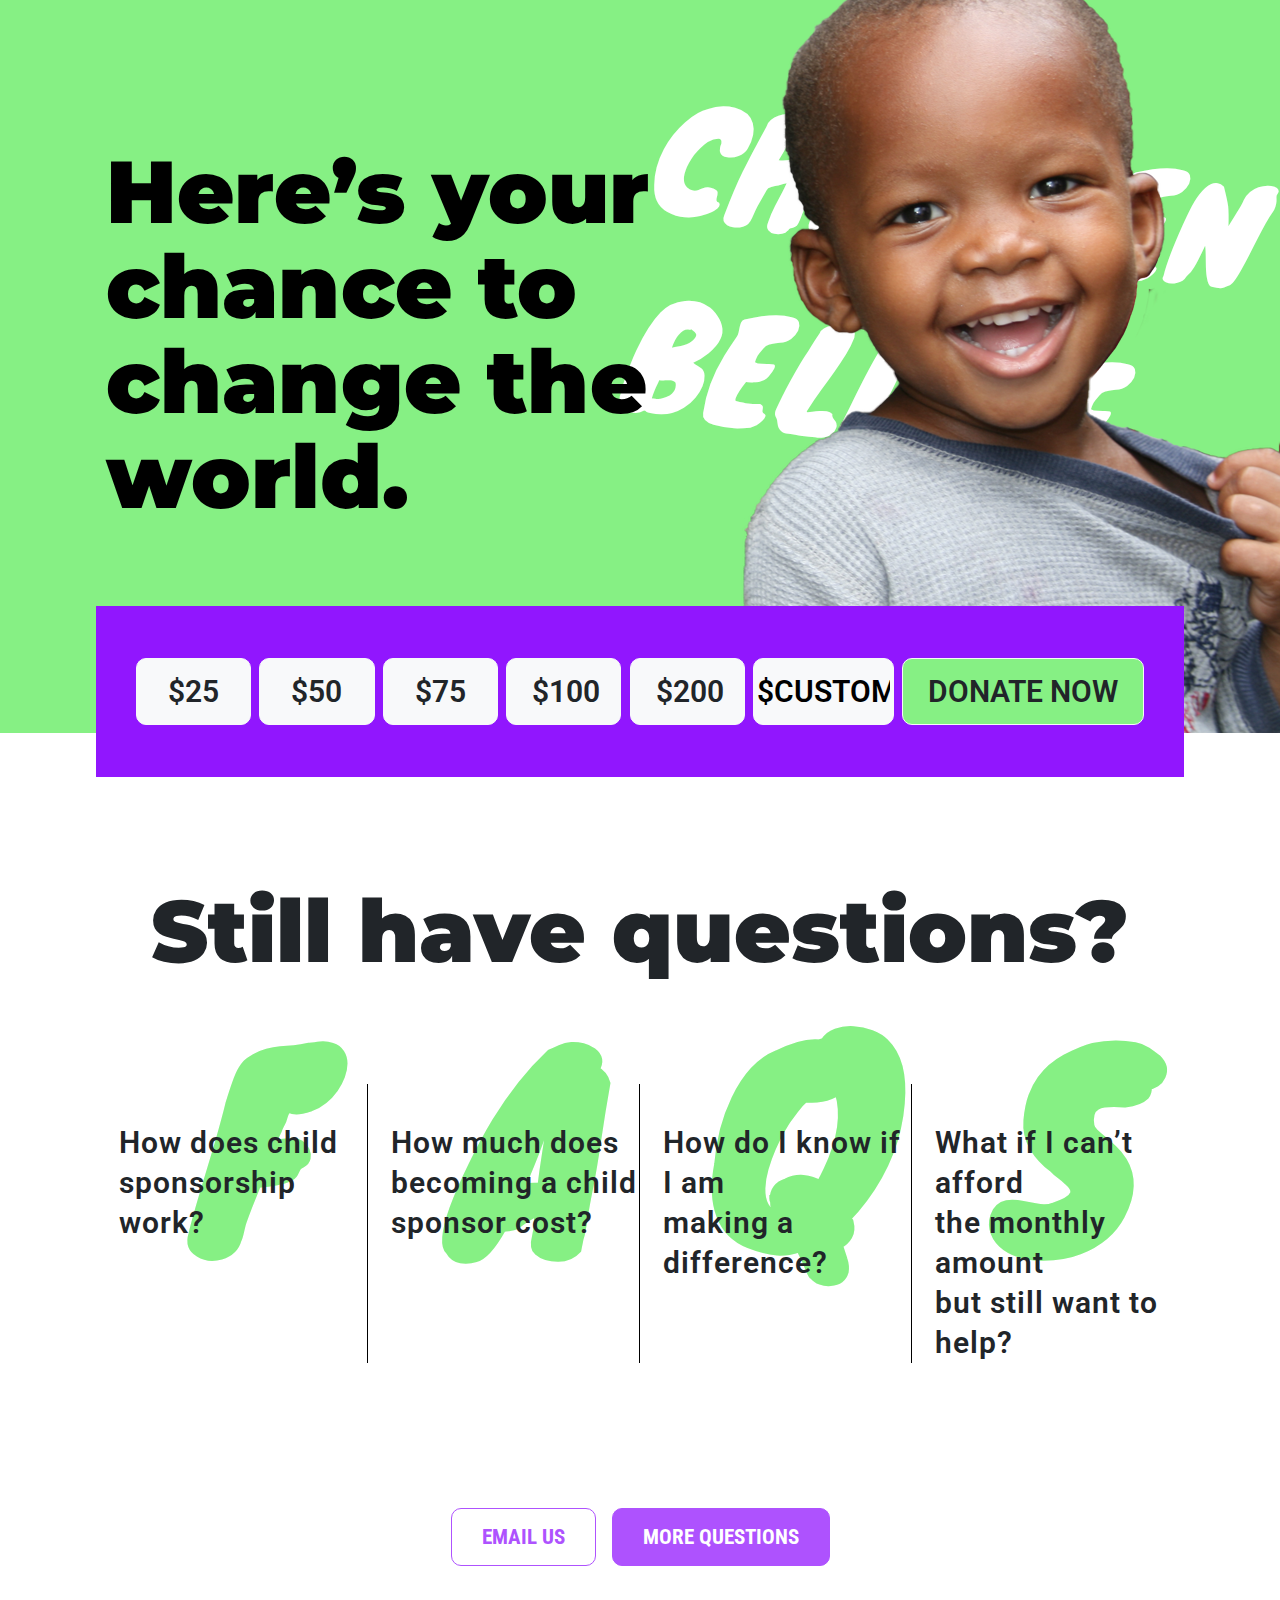
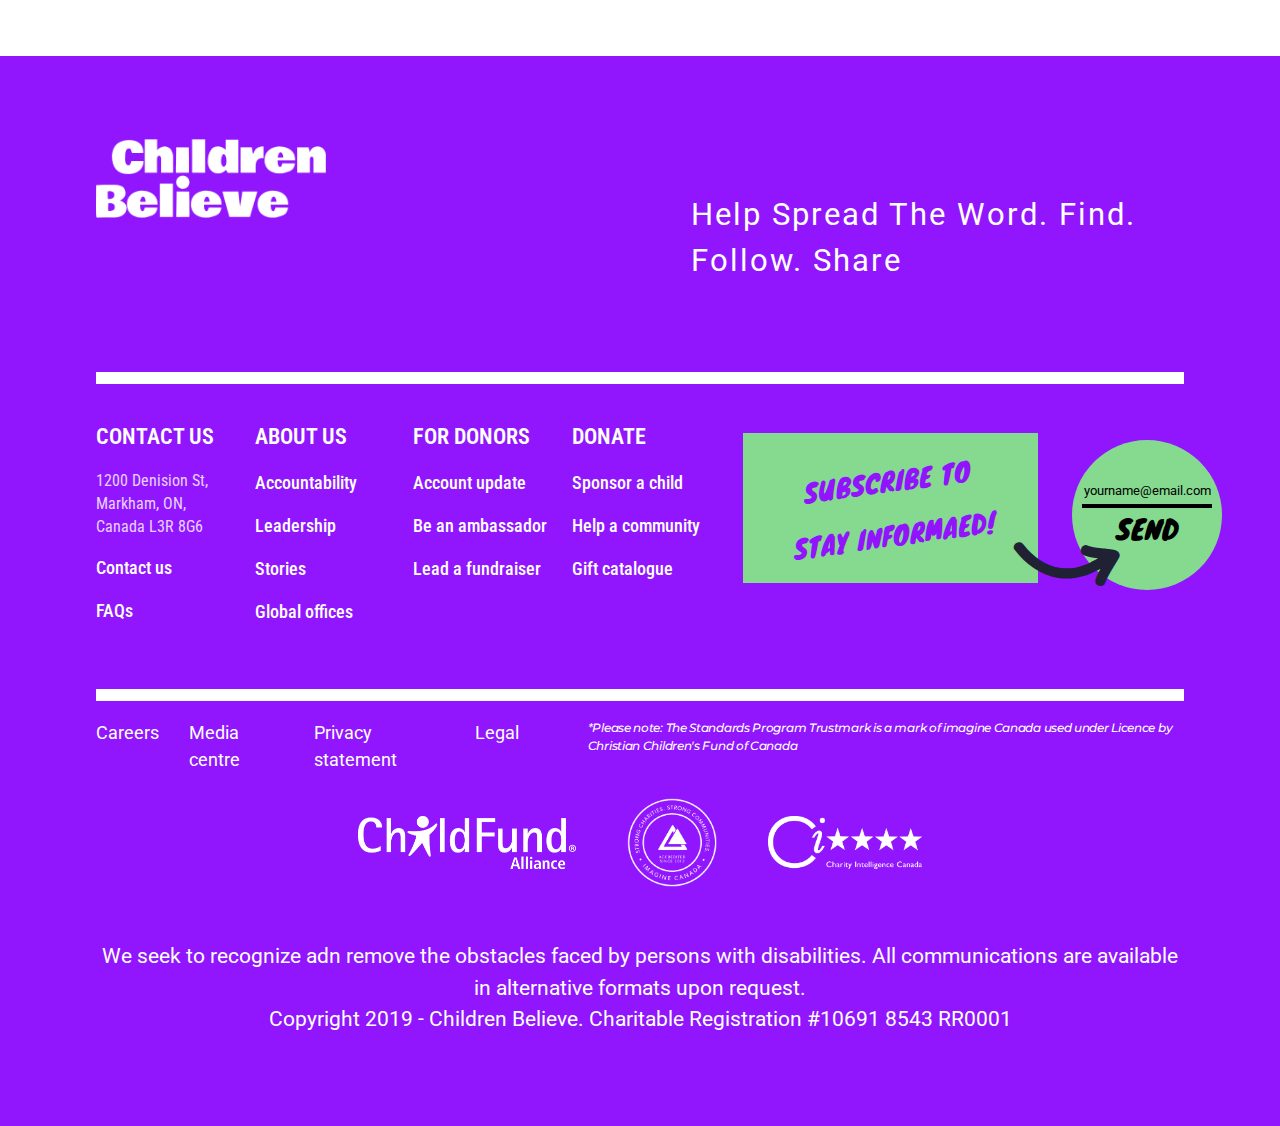
==== commit 31acdc68: "fix issues" ====
--- a/index.html
+++ b/index.html
@@ -27,63 +27,9 @@
     <!-- header section -->
     <div class="d-flex justify-content-between header-section">
 
-      <!--<div class="logo-part">-->
-      <!--</div>-->
-
-      <!--<div class="navbar-part">-->
-        <!--<nav class="navbar navbar-expand-sm">-->
-          <!--&lt;!&ndash; Links &ndash;&gt;-->
-          <!--<ul class="navbar-nav">-->
-            <!--<li class="nav-item">-->
-              <!--<a class="nav-link" href="/pages/mission.html">ABOUT US</a>-->
-            <!--</li>-->
-            <!--<li class="nav-item">-->
-              <!--<a class="nav-link" href="#">STORIES</a>-->
-            <!--</li>-->
-            <!--<li class="nav-item">-->
-              <!--<a class="nav-link" href="#">FOR DONORS</a>-->
-            <!--</li>-->
-            <!--<li class="nav-item">-->
-              <!--<a class="nav-link" href="#">GIFT CATALOGUE</a>-->
-            <!--</li>-->
-            <!--<li class="nav-item">-->
-              <!--<a class="nav-link" href="#">SPONSOR A CHILD</a>-->
-            <!--</li>-->
-          <!--</ul>-->
-          <!--<i class="fas fa-bars" onclick="openNav()"></i>-->
-          <!--<div id="myNav" class="overlay d-md-none d-sm-block">-->
-            <!--<a href="javascript:void(0)" class="closebtn" onclick="closeNav()">&times;</a>-->
-            <!--<div class="overlay-content">-->
-              <!--<a href="#homepage.html">ABOUT US</a>-->
-              <!--<a href="">STORIES</a>-->
-              <!--<a href="">FOR DONORS</a>-->
-              <!--<a href="">GIFT CATALOGUE</a>-->
-              <!--<a href="#sneakers.html">SPONSOR A CHILD</a>-->
-            <!--</div>-->
-          <!--</div>-->
-        <!--</nav>-->
-      <!--</div>-->
-
-      <!--<div class="contact-part">-->
-        <!--<i class="fa fa-search"></i>-->
-        <!--<div class="custom-dropdown-menu">-->
-          <!--<div class="input-group mb-3">-->
-            <!--<input type="text" class="form-control" placeholder="Search">-->
-            <!--<div class="input-group-append">-->
-              <!--<button class="btn btn-success" type="submit">Go</button>-->
-            <!--</div>-->
-          <!--</div>-->
-        <!--</div>-->
-
-        <!--<i class="fas fa-shopping-basket"></i>-->
-        <!--<i class="fa fa-phone"></i>-->
-
-        <!--<button  type="button" class="btn btn-light">SUPPORT</button>-->
-      <!--</div>-->
-
       <nav class="navbar navbar-expand-lg navbar-dark static-top custom-navbar">
 
-        <a class="navbar-brand" href="#">
+        <a class="navbar-brand" href="/pages/mission.html">
           <img src="img/home/logo.png"/>
         </a>
         <button class="navbar-toggler" type="button" data-toggle="collapse" data-target="#navbarResponsive" aria-controls="navbarResponsive" aria-expanded="false" aria-label="Toggle navigation">
@@ -121,7 +67,7 @@
 
             <!--contact part-->
             <li class="nav-item contact-part">
-              <a class="nav-link" href="#"><i class="fa fa-search"></i></a>
+              <a class="nav-link search-btn" href="#"><i class="fa fa-search"></i></a>
               <div class="custom-dropdown-menu">
                 <div class="input-group mb-3">
                   <input type="text" class="form-control" placeholder="Search">
--- a/css/header.css
+++ b/css/header.css
@@ -26,8 +26,8 @@
   margin-right: 5px;
   font-size: 14px;
   font-weight: 600;
-  padding: 28px 5px 13px;
-  max-height: 62px;
+  padding: 32px 5px 17px;
+  max-height: 70px;
 }
 .navbar-dark .navbar-nav .nav-link {
   color: white;
@@ -53,7 +53,9 @@
 }
 .custom-sub-dropdown-menu a {
   color: #901bfe;
-
+  font-family: "Roboto", sans-serif;
+  font-weight: 600;
+  font-size: 15px;
 }
 .custom-sub-dropdown-menu a:hover {
   color: black;
@@ -63,6 +65,12 @@
 .contact-part > a {
   padding: 10px 5px 10px !important;
   margin-top: 20px !important;
+}
+.contact-part .fa-search {
+  transform: rotate(83deg);
+}
+.contact-part .fa-phone {
+  transform: rotate(95deg);
 }
 .serach-btn-container a {
   padding: 22px 3px !important;
@@ -88,7 +96,7 @@
 .custom-dropdown-menu button {
   margin: 0 !important;
   width: 30px !important;
-  font-size: 16px !important;
+  font-size: 16px;
   padding: 5px 43px 0 21px !important;
   text-align: center;
   color: white;
@@ -104,4 +112,41 @@
   .custom-sub-dropdown-menu {
     position: unset;
   }
+  .custom-sub-dropdown-menu.active {
+    position: unset;
+    display: block;
+    background-color: #901bfe;
+    color: white;
+  }
+  .custom-sub-dropdown-menu a {
+    text-align: center;
+    color: #ccc;
+    font-size: 15px;
+  }
+  .serach-btn-container button {
+    font-size: 20px;
+  }
+
+  .custom-navbar ul > li > a {
+    margin-right: 5px;
+    font-size: 20px;
+    font-weight: 600;
+    padding: 10px;
+    text-align: center;
+  }
+  .contact-part > a {
+    padding: 10px !important;
+  }
+  .serach-btn-container a {
+    padding: 10px !important;
+  }
+  .custom-dropdown-menu {
+    width: 100%;
+  }
+}
+
+@media (max-width: 767px) {
+  .header-section {
+    padding: 0 15px;
+  }
 }--- a/css/footer.css
+++ b/css/footer.css
@@ -360,7 +360,7 @@
 @media (max-width: 767px) {
   /*footer mobile style*/
   .footer-section {
-    margin-top: 30px;
+    margin-top: 0;
   }
 
   .footer-section .footer-top .right-part .icon-container {
--- a/css/home.css
+++ b/css/home.css
@@ -568,16 +568,6 @@
 /*responsive style for tablet*/
 @media (max-width: 1199px) {
 
-  .contact-part {
-    font-size: 20px;
-    display: flex;
-    border: none !important;
-    width: 100% !important;
-    justify-content: flex-end;
-    margin-top: 0;
-    padding: 0 !important;
-  }
-
   .image-section {
     height: 525px;
   }
